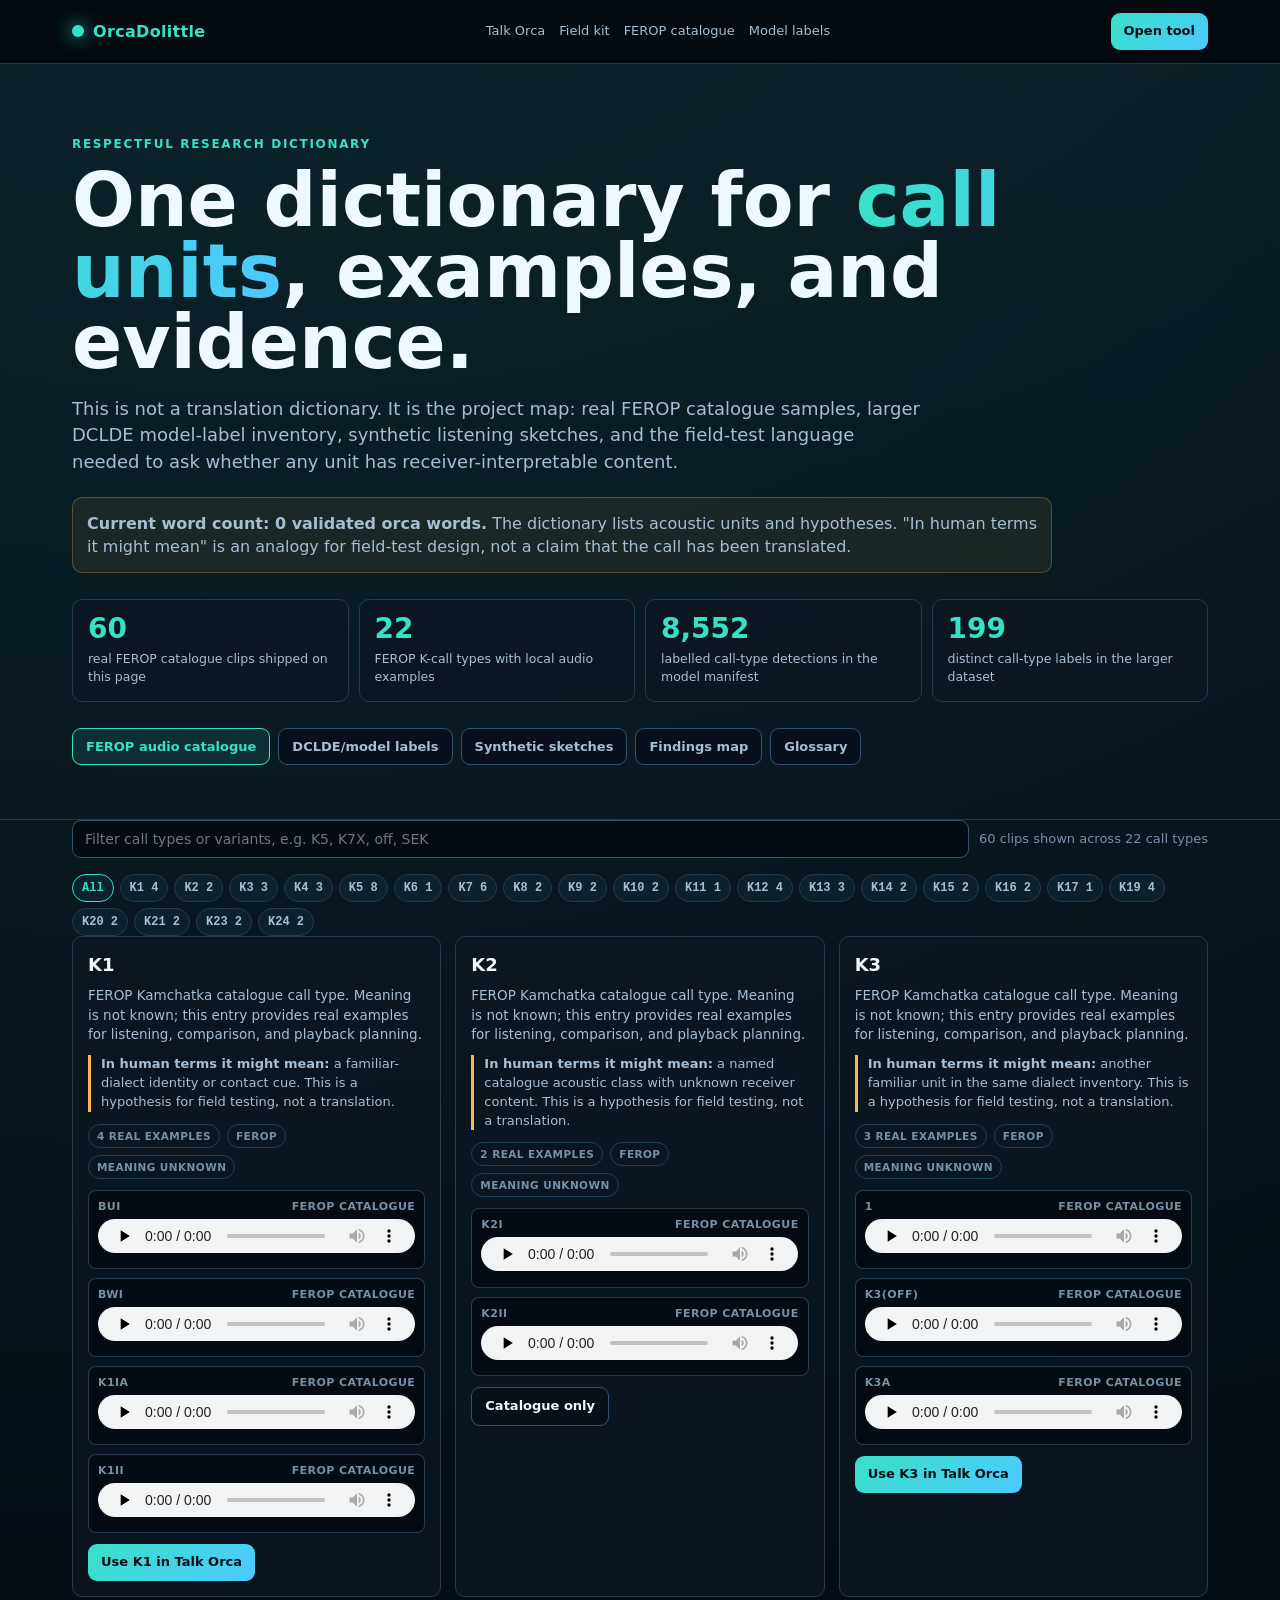
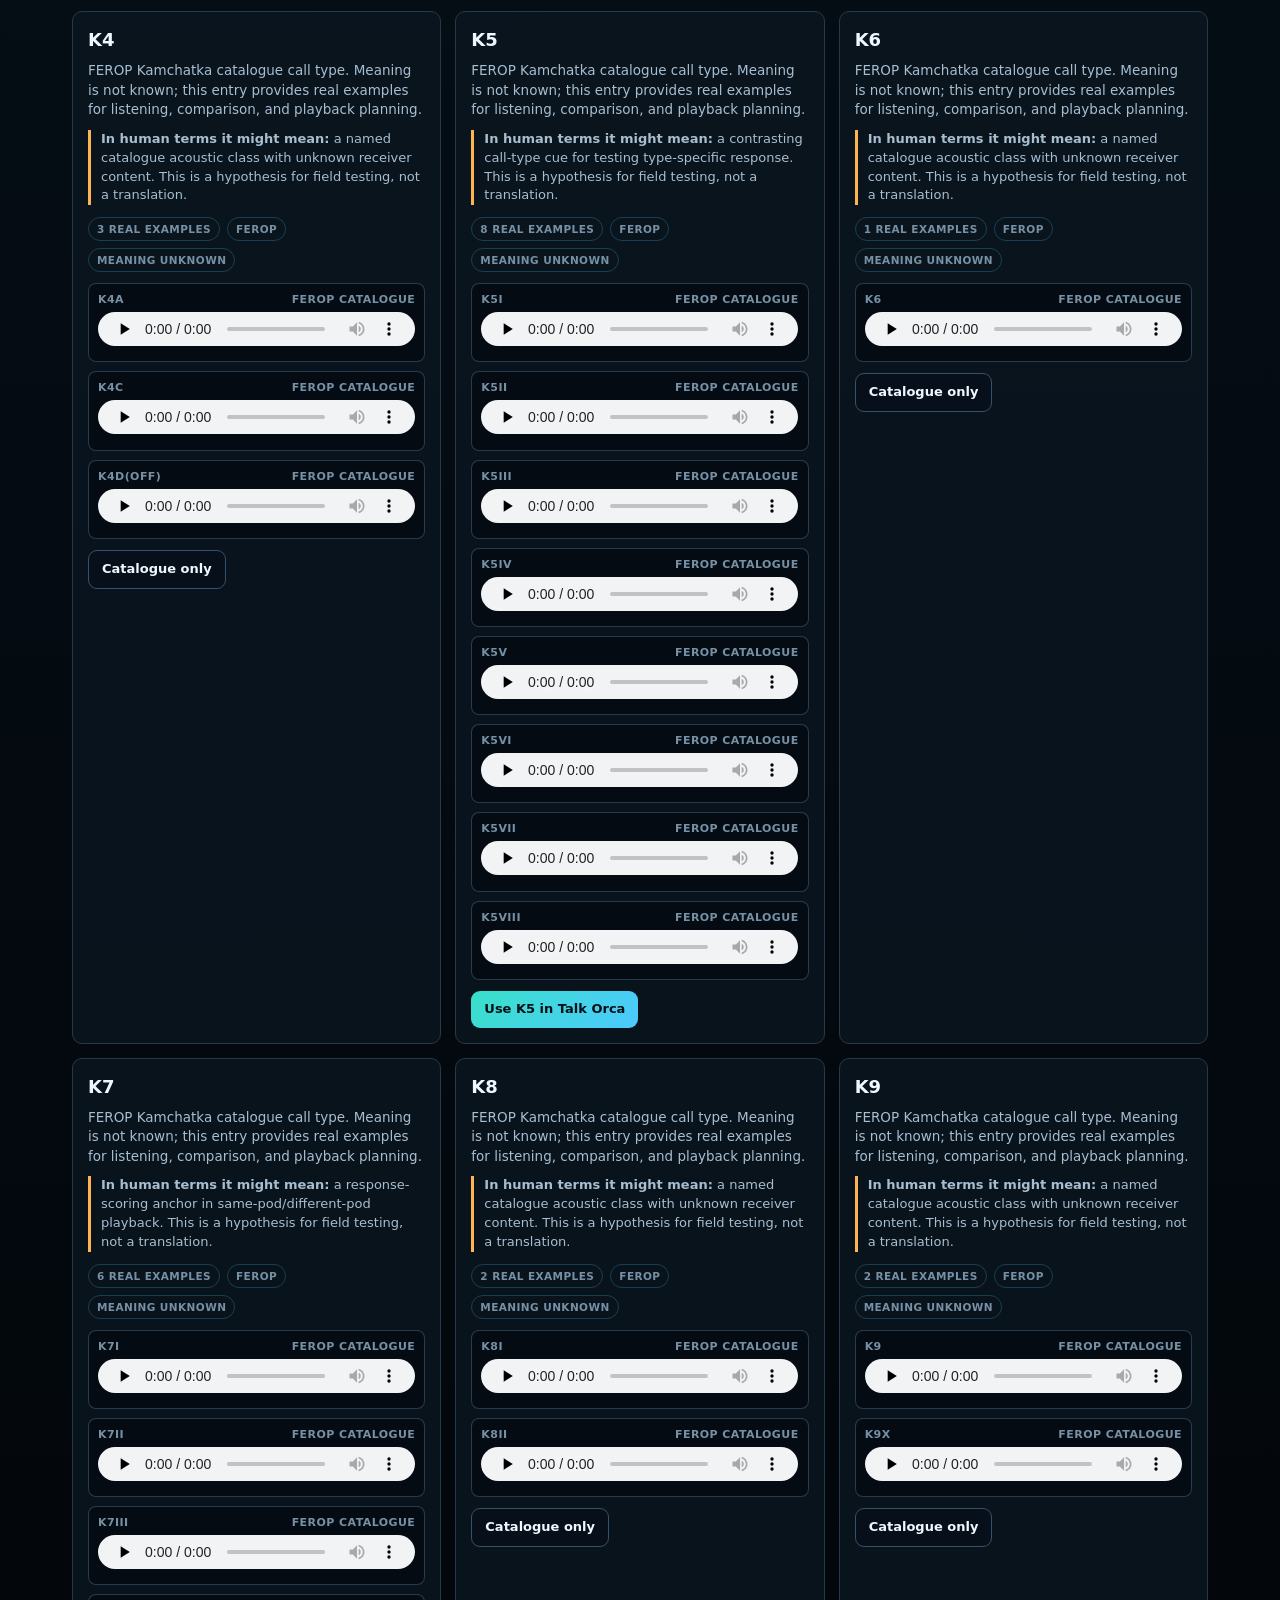
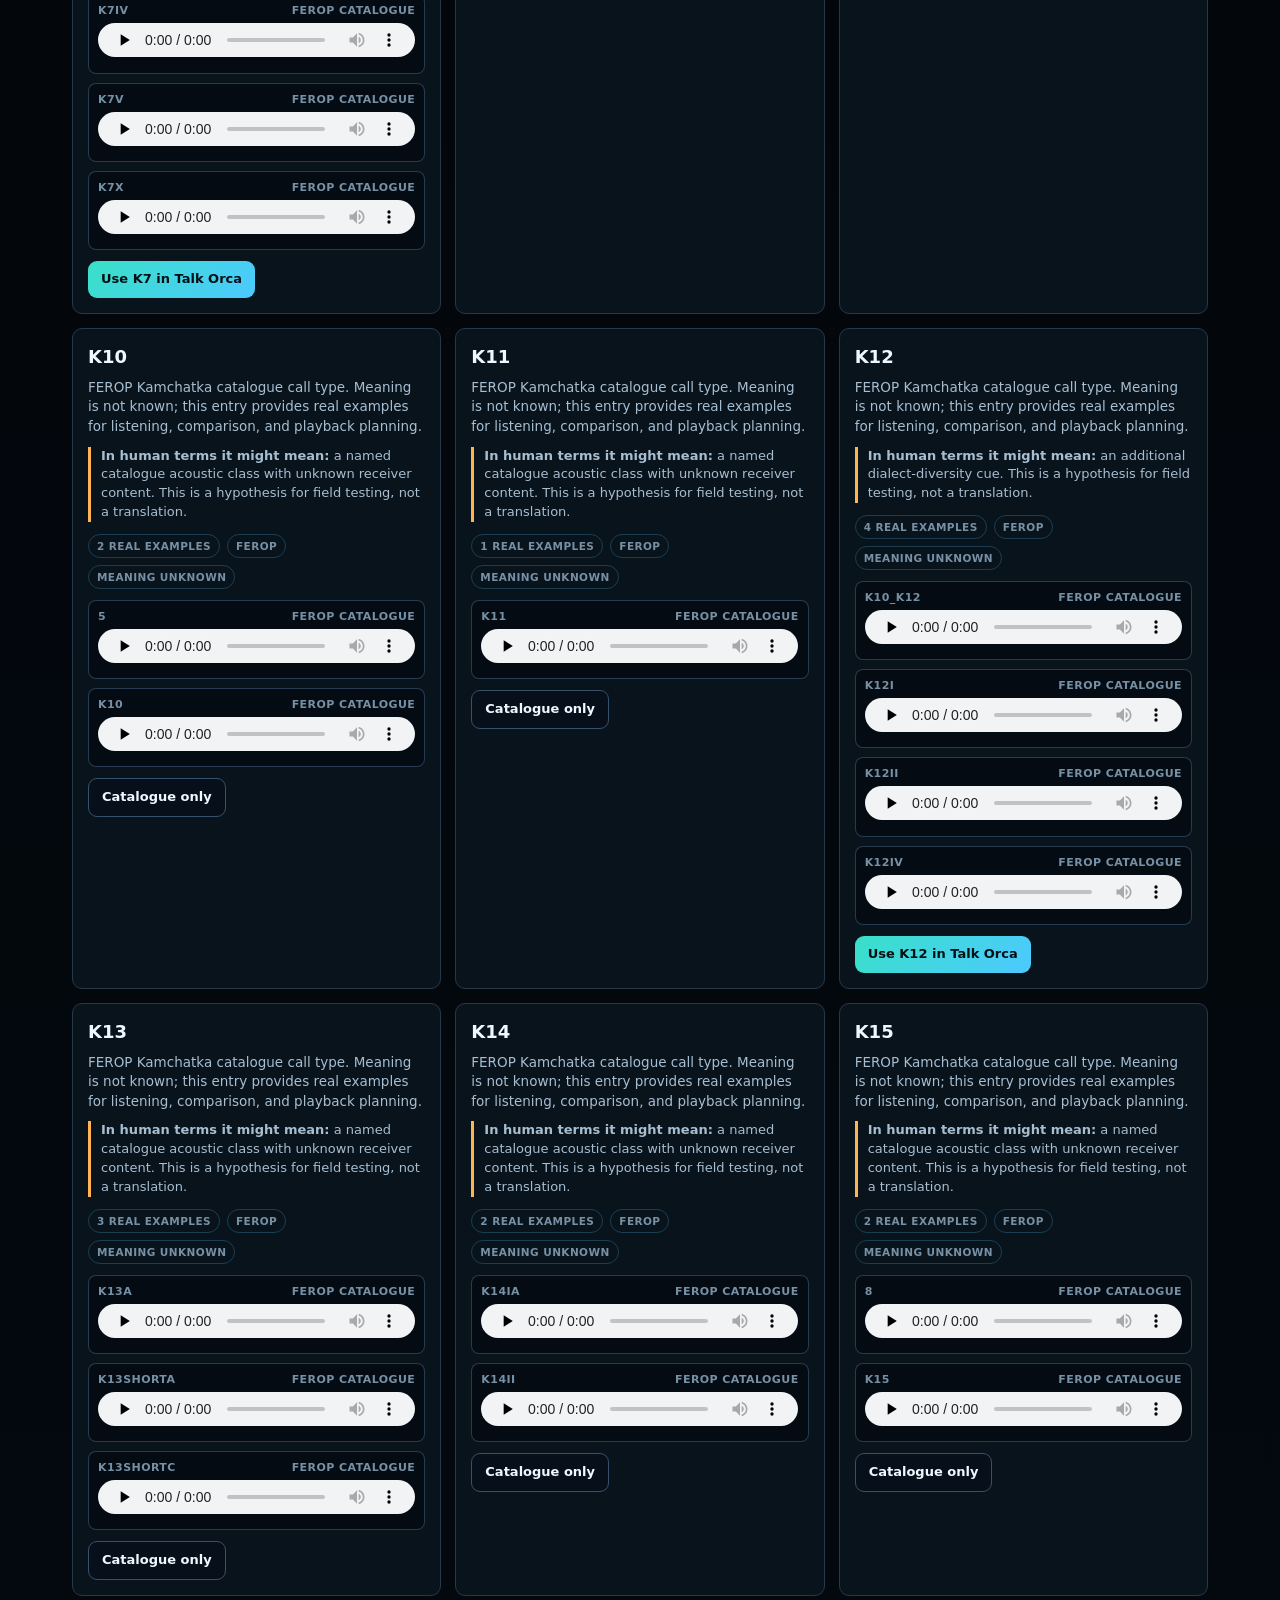
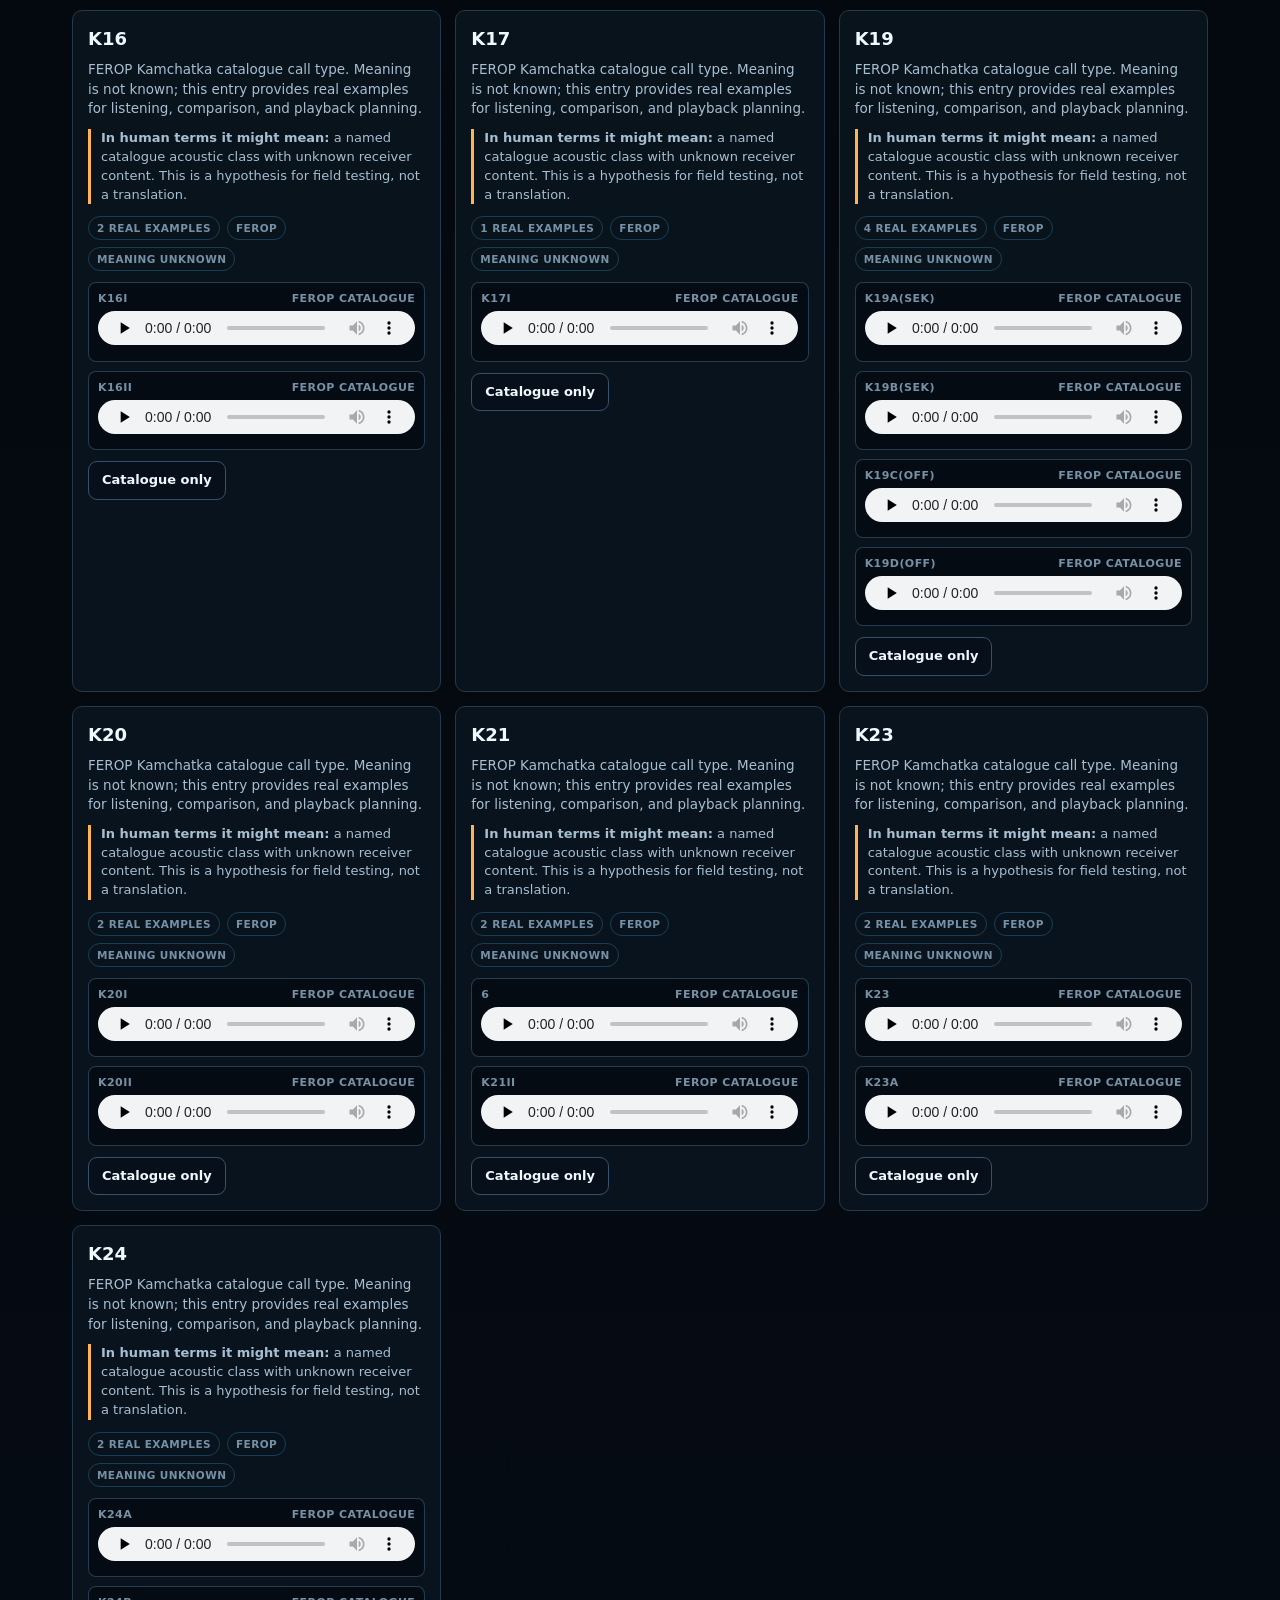
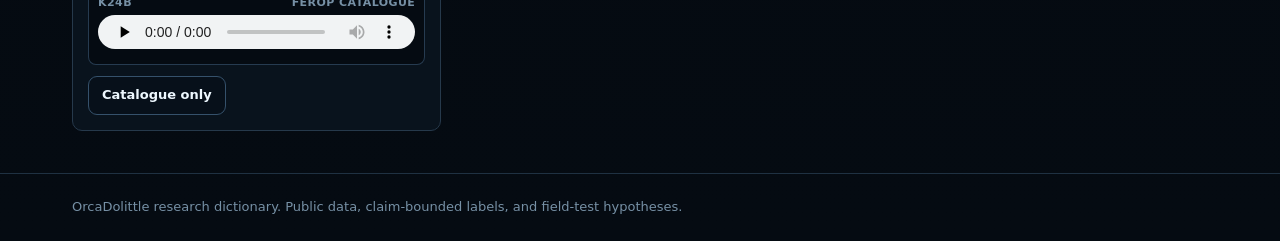
==== site/dictionary.html @ 98165be9 "Move full dictionary to dedicated page" ====
<!doctype html>
<html lang="en">
<head>
<meta charset="utf-8" />
<meta name="viewport" content="width=device-width,initial-scale=1" />
<title>OrcaDolittle Research Dictionary</title>
<meta name="description" content="A respectful, claim-bounded dictionary of OrcaDolittle call types, catalogue examples, model labels, synthetic sketches, and field-test terms." />
<link rel="icon" href="favicon.svg" />
<style>
:root{--bg:#061018;--panel:#0b1621;--panel2:#101f2d;--line:#26394b;--line2:#35516b;--text:#eef8ff;--dim:#a7bed1;--faint:#7690a5;--teal:#39e0c8;--cyan:#4cc9ff;--warn:#ffb454;--max:1180px;--mono:ui-monospace,SFMono-Regular,Menlo,Consolas,monospace;--sans:Inter,ui-sans-serif,system-ui,-apple-system,Segoe UI,Arial,sans-serif}
*{box-sizing:border-box}
html{scroll-behavior:smooth}
body{margin:0;background:radial-gradient(circle at 20% -10%,rgba(57,224,200,.11),transparent 32%),linear-gradient(180deg,#07131d,#03070c 48%,#050b12);color:var(--text);font-family:var(--sans);line-height:1.45}
a{color:var(--teal);text-decoration:none}
a:hover{text-decoration:underline}
.wrap{max-width:var(--max);margin:0 auto;padding:0 22px}
nav{position:sticky;top:0;z-index:20;background:rgba(3,8,13,.88);backdrop-filter:blur(14px);border-bottom:1px solid rgba(53,81,107,.65)}
nav .wrap{display:flex;align-items:center;justify-content:space-between;gap:18px;padding-top:13px;padding-bottom:13px}
.brand{display:flex;align-items:center;gap:9px;font-weight:900;letter-spacing:.02em}
.dot{width:12px;height:12px;border-radius:50%;background:var(--teal);box-shadow:0 0 18px var(--teal)}
.navlinks{display:flex;gap:14px;flex-wrap:wrap;align-items:center;font-size:13px;color:var(--dim)}
.navlinks a{color:var(--dim)}
.btn{display:inline-flex;align-items:center;justify-content:center;gap:7px;border:1px solid var(--line2);background:#07101a;color:var(--text);border-radius:9px;padding:9px 13px;font-weight:850;font-size:13px;cursor:pointer;font-family:inherit}
.btn.primary{background:linear-gradient(135deg,var(--teal),var(--cyan));border:0;color:#031016}
.hero{padding:72px 0 38px;border-bottom:1px solid rgba(53,81,107,.55)}
.eyebrow{color:var(--teal);font-size:12px;text-transform:uppercase;letter-spacing:.14em;font-weight:900;margin-bottom:12px}
h1{font-size:clamp(36px,6vw,74px);line-height:.96;margin:0 0 18px;letter-spacing:0}
h2{font-size:clamp(28px,4vw,48px);line-height:1.04;margin:0 0 14px;letter-spacing:0}
h3{margin:0 0 8px;font-size:18px;letter-spacing:0}
.grad{background:linear-gradient(90deg,var(--teal),var(--cyan));-webkit-background-clip:text;background-clip:text;color:transparent}
.lead{max-width:850px;color:var(--dim);font-size:18px;margin:0 0 22px}
.truth{border:1px solid rgba(255,180,84,.28);background:rgba(255,180,84,.075);border-radius:10px;padding:14px;color:var(--dim);max-width:980px}
.stats{display:grid;grid-template-columns:repeat(4,1fr);gap:10px;margin:26px 0}
.stat{border:1px solid var(--line);background:rgba(11,22,33,.8);border-radius:10px;padding:15px}
.stat b{display:block;color:var(--teal);font:900 28px/1 var(--sans);font-variant-numeric:tabular-nums}
.stat span{display:block;margin-top:7px;color:var(--dim);font-size:12.5px}
.tabs{display:flex;gap:8px;flex-wrap:wrap;margin:24px 0 16px}
.tab{border:1px solid var(--line2);background:#07101a;color:var(--dim);border-radius:9px;padding:10px 13px;font:850 13px var(--sans);cursor:pointer}
.tab.active{border-color:var(--teal);background:rgba(57,224,200,.11);color:var(--teal)}
.toolbar{display:flex;gap:10px;flex-wrap:wrap;align-items:center;margin:0 0 16px}
.toolbar input{min-width:260px;flex:1;border:1px solid var(--line2);background:#050b12;color:var(--text);border-radius:9px;padding:10px 12px;font:14px var(--sans)}
.toolbar .count{color:var(--faint);font-size:13px}
.panel{display:none}
.panel.active{display:block}
.grid{display:grid;grid-template-columns:repeat(auto-fit,minmax(285px,1fr));gap:14px}
.card{border:1px solid var(--line);background:rgba(11,22,33,.78);border-radius:10px;padding:15px;min-width:0}
.card p{margin:0 0 10px;color:var(--dim);font-size:13.5px}
.meta{display:flex;gap:7px;flex-wrap:wrap;margin:9px 0}
.meta span{border:1px solid rgba(76,201,255,.24);border-radius:99px;padding:5px 8px;color:var(--faint);font:850 10.5px var(--sans);text-transform:uppercase;letter-spacing:.04em}
.human{border-left:3px solid var(--warn);padding-left:10px;color:var(--dim);font-size:13px;margin:9px 0 12px}
.samples{display:grid;gap:9px;margin-top:11px}
.sample{border:1px solid rgba(53,81,107,.7);background:#050b12;border-radius:8px;padding:9px}
.sample .shead{display:flex;justify-content:space-between;gap:8px;color:var(--faint);font:850 11px var(--sans);text-transform:uppercase;letter-spacing:.04em;margin-bottom:6px}
audio{width:100%;height:34px}
.typebar{display:flex;gap:6px;flex-wrap:wrap;margin:14px 0 0}
.typepill{border:1px solid var(--line);background:rgba(76,201,255,.06);border-radius:999px;padding:6px 9px;color:var(--dim);font:800 12px var(--mono);cursor:pointer}
.typepill:hover,.typepill.active{border-color:var(--teal);color:var(--teal)}
.wide{grid-column:1/-1}
.labeltable{display:grid;gap:8px}
.labelrow{display:grid;grid-template-columns:110px 90px 1fr;gap:12px;align-items:center;border-bottom:1px solid rgba(53,81,107,.55);padding:9px 0}
.labelrow:last-child{border-bottom:0}
.labelrow b{color:var(--teal);font-family:var(--mono)}
.labelrow span{color:var(--dim);font-size:13px}
.termrow{display:grid;grid-template-columns:170px 1fr;gap:12px;border-bottom:1px solid rgba(53,81,107,.55);padding:11px 0}
.termrow:last-child{border-bottom:0}
.termrow b{color:var(--teal)}
.termrow span{color:var(--dim);font-size:13.5px}
footer{border-top:1px solid rgba(53,81,107,.55);margin-top:42px;color:var(--faint);font-size:13px;padding:24px 0}
@media(max-width:860px){.stats{grid-template-columns:repeat(2,1fr)}.labelrow,.termrow{grid-template-columns:1fr}.navlinks{display:none}}
@media(max-width:560px){.stats{grid-template-columns:1fr}.hero{padding-top:44px}.toolbar input{min-width:100%}}
</style>
</head>
<body>
<nav><div class="wrap">
  <a class="brand" href="index.html"><span class="dot"></span> OrcaDolittle</a>
  <div class="navlinks">
    <a href="index.html#talk">Talk Orca</a>
    <a href="index.html#field">Field kit</a>
    <a href="#ferop">FEROP catalogue</a>
    <a href="#labels">Model labels</a>
  </div>
  <a class="btn primary" href="index.html#talk">Open tool</a>
</div></nav>

<header class="hero"><div class="wrap">
  <div class="eyebrow">Respectful research dictionary</div>
  <h1>One dictionary for <span class="grad">call units</span>, examples, and evidence.</h1>
  <p class="lead">This is not a translation dictionary. It is the project map: real FEROP catalogue samples, larger DCLDE model-label inventory, synthetic listening sketches, and the field-test language needed to ask whether any unit has receiver-interpretable content.</p>
  <div class="truth"><b>Current word count: 0 validated orca words.</b> The dictionary lists acoustic units and hypotheses. "In human terms it might mean" is an analogy for field-test design, not a claim that the call has been translated.</div>
  <div class="stats">
    <div class="stat"><b>60</b><span>real FEROP catalogue clips shipped on this page</span></div>
    <div class="stat"><b>22</b><span>FEROP K-call types with local audio examples</span></div>
    <div class="stat"><b>8,552</b><span>labelled call-type detections in the model manifest</span></div>
    <div class="stat"><b>199</b><span>distinct call-type labels in the larger dataset</span></div>
  </div>
  <div class="tabs" role="tablist" aria-label="Dictionary views">
    <button class="tab active" type="button" data-tab="ferop">FEROP audio catalogue</button>
    <button class="tab" type="button" data-tab="labels">DCLDE/model labels</button>
    <button class="tab" type="button" data-tab="synthetic">Synthetic sketches</button>
    <button class="tab" type="button" data-tab="findings">Findings map</button>
    <button class="tab" type="button" data-tab="terms">Glossary</button>
  </div>
</div></header>

<main class="wrap">
  <section class="panel active" id="ferop" data-panel="ferop">
    <div class="toolbar">
      <input id="feropSearch" type="search" placeholder="Filter call types or variants, e.g. K5, K7X, off, SEK" />
      <span class="count" id="feropCount"></span>
    </div>
    <div class="typebar" id="typeBar"></div>
    <div class="grid" id="feropGrid"></div>
  </section>

  <section class="panel" id="labels" data-panel="labels">
    <div class="card wide">
      <h2>DCLDE/model label inventory</h2>
      <p>The model-side dictionary is much larger than the public FEROP sample player. It covers 8,552 labelled detections, 199 distinct call-type strings, and 43 call types with at least 30 examples. These are classification labels and counts, not translated words.</p>
      <div class="meta"><span>43 usable labels</span><span>199 distinct labels</span><span>7,748 usable detections</span><span>public data</span></div>
    </div>
    <div class="card wide">
      <h3>Top usable call types by labelled detections</h3>
      <div class="labeltable" id="labelTable"></div>
    </div>
  </section>

  <section class="panel" id="synthetic" data-panel="synthetic">
    <div class="card wide">
      <h2>Synthetic sketches</h2>
      <p>These are generated listening sketches for interface and protocol design. They are not validated orca speech and should not be used as biological evidence. Real FEROP clips remain the evidence anchors.</p>
    </div>
    <div class="grid" id="syntheticGrid"></div>
  </section>

  <section class="panel" id="findings" data-panel="findings">
    <div class="grid">
      <div class="card"><h3>Call-type recovery</h3><p>14 SRKW call-type classes recover around 0.709 and 18 NRKW classes around 0.968 in site-controlled heads. This supports stable acoustic labels, not words.</p><div class="meta"><span>classification</span><span>site controlled</span></div></div>
      <div class="card"><h3>Production context</h3><p>DTAG calls predict movement-defined context: 0.770 for foraging vs non-foraging and 0.577 for three-way context, with individuals held out.</p><div class="meta"><span>production side</span><span>not receiver meaning</span></div></div>
      <div class="card"><h3>Playback response</h3><p>Published FEROP playback re-analysis shows same-pod replies and different-pod silence: 6/6 vs 0/6. The response tracks dialect membership, not content.</p><div class="meta"><span>receiver response</span><span>dialect</span></div></div>
      <div class="card"><h3>Sequence structure</h3><p>SRKW sequences show information beyond first-order transitions. This is a prerequisite for richer coding, not proof of semantic phrases.</p><div class="meta"><span>structure</span><span>frontier</span></div></div>
      <div class="card"><h3>What the dictionary can say</h3><p>It can say this is a named call type, this sample is a real catalogue recording, this synthetic file is a contour sketch, and this evidence supports a field-test design.</p><div class="meta"><span>safe claim</span></div></div>
      <div class="card"><h3>What it cannot say yet</h3><p>It cannot say K1 means hello, K7 means come here, or any other one-to-one word mapping. That is what a content-controlled playback study must test.</p><div class="meta"><span>0 words</span><span>no translation</span></div></div>
    </div>
  </section>

  <section class="panel" id="terms" data-panel="terms">
    <div class="card wide">
      <h2>Glossary</h2>
      <div class="termrow"><b>Word</b><span>A receiver-interpretable unit with content. Current count in this project: zero validated words.</span></div>
      <div class="termrow"><b>Call type</b><span>A stereotyped acoustic category from a catalogue or model head. FEROP K-types and DCLDE labels are call types.</span></div>
      <div class="termrow"><b>Variant</b><span>A catalogue example or subform within a call type, such as K5i, K5ii, or K7X.</span></div>
      <div class="termrow"><b>Dialect</b><span>Group- or pod-linked call structure. The strongest playback response evidence here is dialect-sensitive response.</span></div>
      <div class="termrow"><b>Production context</b><span>What the vocalizing whale was doing when the call was recorded. This is not the same as what a listener understands.</span></div>
      <div class="termrow"><b>Receiver response</b><span>What a whale does after hearing a broadcast. This is the evidence needed to move from call structure toward meaning.</span></div>
      <div class="termrow"><b>Synthetic contour</b><span>A generated audio sketch for listening and UI demonstration. It is not a validated orca vocalization.</span></div>
      <div class="termrow"><b>Field kit</b><span>The protocol, run sheet, scoring sheet, and stimulus manifest used to test the next receiver-response question.</span></div>
    </div>
  </section>
</main>

<footer><div class="wrap">OrcaDolittle research dictionary. Public data, claim-bounded labels, and field-test hypotheses.</div></footer>

<script>
const FEROP=[
{type:'K1',variant:'bui',file:'K1__bui.wav'},{type:'K1',variant:'bwi',file:'K1__bwi.wav'},{type:'K1',variant:'K1ia',file:'K1__K1ia.wav'},{type:'K1',variant:'K1ii',file:'K1__K1ii.wav'},
{type:'K2',variant:'K2i',file:'K2__K2i.wav'},{type:'K2',variant:'K2ii',file:'K2__K2ii.wav'},
{type:'K3',variant:'1',file:'K3__1.wav'},{type:'K3',variant:'K3(off)',file:'K3__K3(off).wav'},{type:'K3',variant:'K3a',file:'K3__K3a.wav'},
{type:'K4',variant:'K4a',file:'K4__K4a.wav'},{type:'K4',variant:'K4c',file:'K4__K4c.wav'},{type:'K4',variant:'K4d(off)',file:'K4__K4d(off).wav'},
{type:'K5',variant:'K5i',file:'K5__K5i.wav'},{type:'K5',variant:'K5ii',file:'K5__K5ii.wav'},{type:'K5',variant:'K5iii',file:'K5__K5iii.wav'},{type:'K5',variant:'K5iv',file:'K5__K5iv.wav'},{type:'K5',variant:'K5v',file:'K5__K5v.wav'},{type:'K5',variant:'K5vi',file:'K5__K5vi.wav'},{type:'K5',variant:'K5vii',file:'K5__K5vii.wav'},{type:'K5',variant:'K5viii',file:'K5__K5viii.wav'},
{type:'K6',variant:'K6',file:'K6__K6.wav'},
{type:'K7',variant:'K7i',file:'K7__K7i.wav'},{type:'K7',variant:'K7ii',file:'K7__K7ii.wav'},{type:'K7',variant:'K7iii',file:'K7__K7iii.wav'},{type:'K7',variant:'K7iv',file:'K7__K7iv.wav'},{type:'K7',variant:'K7v',file:'K7__K7v.wav'},{type:'K7',variant:'K7X',file:'K7__K7X.wav'},
{type:'K8',variant:'K8i',file:'K8__K8i.wav'},{type:'K8',variant:'K8ii',file:'K8__K8ii.wav'},
{type:'K9',variant:'K9',file:'K9__K9.wav'},{type:'K9',variant:'K9X',file:'K9__K9X.wav'},
{type:'K10',variant:'5',file:'K10__5.wav'},{type:'K10',variant:'K10',file:'K10__K10.wav'},
{type:'K11',variant:'K11',file:'K11__K11.wav'},
{type:'K12',variant:'K10_K12',file:'K12__K10_K12.wav'},{type:'K12',variant:'K12i',file:'K12__K12i.wav'},{type:'K12',variant:'K12ii',file:'K12__K12ii.wav'},{type:'K12',variant:'K12iv',file:'K12__K12iv.wav'},
{type:'K13',variant:'K13a',file:'K13__K13a.wav'},{type:'K13',variant:'K13shortA',file:'K13__K13shortA.wav'},{type:'K13',variant:'K13shortC',file:'K13__K13shortC.wav'},
{type:'K14',variant:'K14ia',file:'K14__K14ia.wav'},{type:'K14',variant:'K14ii',file:'K14__K14ii.wav'},
{type:'K15',variant:'8',file:'K15__8.wav'},{type:'K15',variant:'K15',file:'K15__K15.wav'},
{type:'K16',variant:'K16i',file:'K16__K16i.wav'},{type:'K16',variant:'K16ii',file:'K16__K16ii.wav'},
{type:'K17',variant:'K17i',file:'K17__K17i.wav'},
{type:'K19',variant:'K19a(SEK)',file:'K19__K19a(SEK).wav'},{type:'K19',variant:'K19b(SEK)',file:'K19__K19b(SEK).wav'},{type:'K19',variant:'K19c(off)',file:'K19__K19c(off).wav'},{type:'K19',variant:'K19d(off)',file:'K19__K19d(off).wav'},
{type:'K20',variant:'K20i',file:'K20__K20i.wav'},{type:'K20',variant:'K20ii',file:'K20__K20ii.wav'},
{type:'K21',variant:'6',file:'K21__6.wav'},{type:'K21',variant:'K21ii',file:'K21__K21ii.wav'},
{type:'K23',variant:'K23',file:'K23__K23.wav'},{type:'K23',variant:'k23a',file:'K23__k23a.wav'},
{type:'K24',variant:'K24a',file:'K24__K24a.wav'},{type:'K24',variant:'K24b',file:'K24__K24b.wav'}
];
const MODEL_LABELS=[
['N24ii',1954,'NRKW'],['N23ii',601,'NRKW'],['N23i',589,'NRKW'],['S01',518,'SRKW'],['N04',391,'NRKW'],['S04',303,'SRKW'],['OFF17',248,'offshore'],['N28',222,'NRKW'],['S44',170,'SRKW'],['N40',155,'NRKW'],['S16',153,'SRKW'],['N16',151,'NRKW'],['N01ii',133,'NRKW'],['N29',128,'NRKW'],['N24i',125,'NRKW'],['S36',120,'SRKW'],['N25',118,'NRKW'],['T01',113,'Biggs/transient'],['S10',103,'SRKW'],['N18',98,'NRKW'],['N03',85,'NRKW'],['T04',82,'Biggs/transient'],['N33',80,'NRKW'],['T07',78,'Biggs/transient'],['S02iii',77,'SRKW'],['S42',75,'SRKW'],['T02',74,'Biggs/transient'],['T12',69,'Biggs/transient'],['S03',68,'SRKW'],['S19',67,'SRKW'],['T08',67,'Biggs/transient'],['T03',63,'Biggs/transient'],['S16/S17',62,'SRKW'],['N32ii',55,'NRKW'],['N32i',54,'NRKW'],['S02i',49,'SRKW'],['S17',38,'SRKW'],['N45',37,'NRKW'],['OFF07',37,'offshore'],['S19 variant',36,'SRKW']
];
const SYNTH=[
['Soft arc','assets/calls/synth_v_soft.wav','Audition contour only, mapped near the K1 anchor family.'],
['Reply sweep','assets/calls/synth_v_reply.wav','Response-like sketch for UI listening, not evidence.'],
['Feed chirp','assets/calls/synth_v_feed.wav','Foraging-protocol sketch, not a foraging word.'],
['Travel glide','assets/calls/synth_v_travel.wav','Pacing and spacing sketch for the audition layer.'],
['Social trill','assets/calls/synth_v_social.wav','Listening contrast only, not a validated social signal.'],
['Distant echo','assets/calls/synth_v_echo.wav','Rendering-control sketch with distant-water styling.'],
['Close pulse','assets/calls/synth_v_close.wav','Energy/pulse sketch, not field-use audio.'],
['Reunion trill','assets/calls/synth_v_reunion.wav','UI preset name, not proven receiver interpretation.'],
['Scan ripple','assets/calls/synth_v_scan.wav','Unknown-context sketch for cautious scanning.']
];
const HYP={
K1:'a familiar-dialect identity or contact cue',
K3:'another familiar unit in the same dialect inventory',
K5:'a contrasting call-type cue for testing type-specific response',
K7:'a response-scoring anchor in same-pod/different-pod playback',
K12:'an additional dialect-diversity cue'
};
const TALK_SET=new Set(['K1','K3','K5','K7','K12']);
function esc(s){return String(s).replace(/[&<>"']/g,m=>({'&':'&amp;','<':'&lt;','>':'&gt;','"':'&quot;',"'":'&#39;'}[m]));}
function natural(a,b){return a.localeCompare(b,undefined,{numeric:true,sensitivity:'base'});}
function byType(){
  const map=new Map();
  FEROP.forEach(x=>{if(!map.has(x.type))map.set(x.type,[]);map.get(x.type).push(x);});
  return [...map.entries()].sort((a,b)=>natural(a[0],b[0]));
}
function renderTypeBar(){
  const bar=document.getElementById('typeBar');
  bar.innerHTML='<button class="typepill active" type="button" data-type="">All</button>'+byType().map(([type,rows])=>'<button class="typepill" type="button" data-type="'+esc(type)+'">'+esc(type)+' <span>'+rows.length+'</span></button>').join('');
  bar.addEventListener('click',e=>{
    const b=e.target.closest('.typepill'); if(!b)return;
    document.querySelectorAll('.typepill').forEach(x=>x.classList.toggle('active',x===b));
    document.getElementById('feropSearch').value=b.dataset.type||'';
    renderFerop();
  });
}
function humanLine(type){
  const text=HYP[type]||'a named catalogue acoustic class with unknown receiver content';
  return '<div class="human"><b>In human terms it might mean:</b> '+esc(text)+'. This is a hypothesis for field testing, not a translation.</div>';
}
function renderFerop(){
  const q=document.getElementById('feropSearch').value.trim().toLowerCase();
  const groups=byType().map(([type,rows])=>[type,rows.filter(r=>(type+' '+r.variant+' '+r.file).toLowerCase().includes(q))]).filter(([type,rows])=>rows.length&&(type.toLowerCase().includes(q)||rows.length));
  const grid=document.getElementById('feropGrid');
  const total=groups.reduce((a,g)=>a+g[1].length,0);
  document.getElementById('feropCount').textContent=total+' clips shown across '+groups.length+' call types';
  grid.innerHTML=groups.map(([type,rows])=>{
    const talk=TALK_SET.has(type)?'<a class="btn primary" href="index.html#talk">Use '+esc(type)+' in Talk Orca</a>':'<span class="btn" aria-disabled="true">Catalogue only</span>';
    const samples=rows.map(r=>'<div class="sample"><div class="shead"><span>'+esc(r.variant)+'</span><span>FEROP catalogue</span></div><audio controls preload="none" src="'+esc('assets/calls/ferop_catalogue/'+encodeURIComponent(r.file))+'"></audio></div>').join('');
    return '<article class="card"><h3>'+esc(type)+'</h3><p>FEROP Kamchatka catalogue call type. Meaning is not known; this entry provides real examples for listening, comparison, and playback planning.</p>'+humanLine(type)+'<div class="meta"><span>'+rows.length+' real examples</span><span>FEROP</span><span>meaning unknown</span></div><div class="samples">'+samples+'</div><div style="margin-top:11px">'+talk+'</div></article>';
  }).join('');
}
function renderLabels(){
  document.getElementById('labelTable').innerHTML=MODEL_LABELS.map(([type,count,fam])=>'<div class="labelrow"><b>'+esc(type)+'</b><span>'+count+' detections</span><span>'+esc(fam)+' label. Classification target, not translated content.</span></div>').join('');
}
function renderSynthetic(){
  document.getElementById('syntheticGrid').innerHTML=SYNTH.map(([name,src,text])=>'<article class="card"><h3>'+esc(name)+'</h3><p>'+esc(text)+'</p><div class="meta"><span>synthetic</span><span>not evidence</span></div><div class="sample"><div class="shead"><span>sample</span><span>audition only</span></div><audio controls preload="none" src="'+esc(src)+'"></audio></div></article>').join('');
}
document.querySelectorAll('.tab').forEach(b=>b.addEventListener('click',()=>{
  const key=b.dataset.tab;
  document.querySelectorAll('.tab').forEach(x=>x.classList.toggle('active',x===b));
  document.querySelectorAll('.panel').forEach(p=>p.classList.toggle('active',p.dataset.panel===key));
  history.replaceState(null,'','#'+key);
}));
document.getElementById('feropSearch').addEventListener('input',renderFerop);
renderTypeBar(); renderFerop(); renderLabels(); renderSynthetic();
const initial=location.hash.slice(1);
if(initial){const tab=document.querySelector('.tab[data-tab="'+CSS.escape(initial)+'"]'); if(tab)tab.click();}
</script>
</body>
</html>
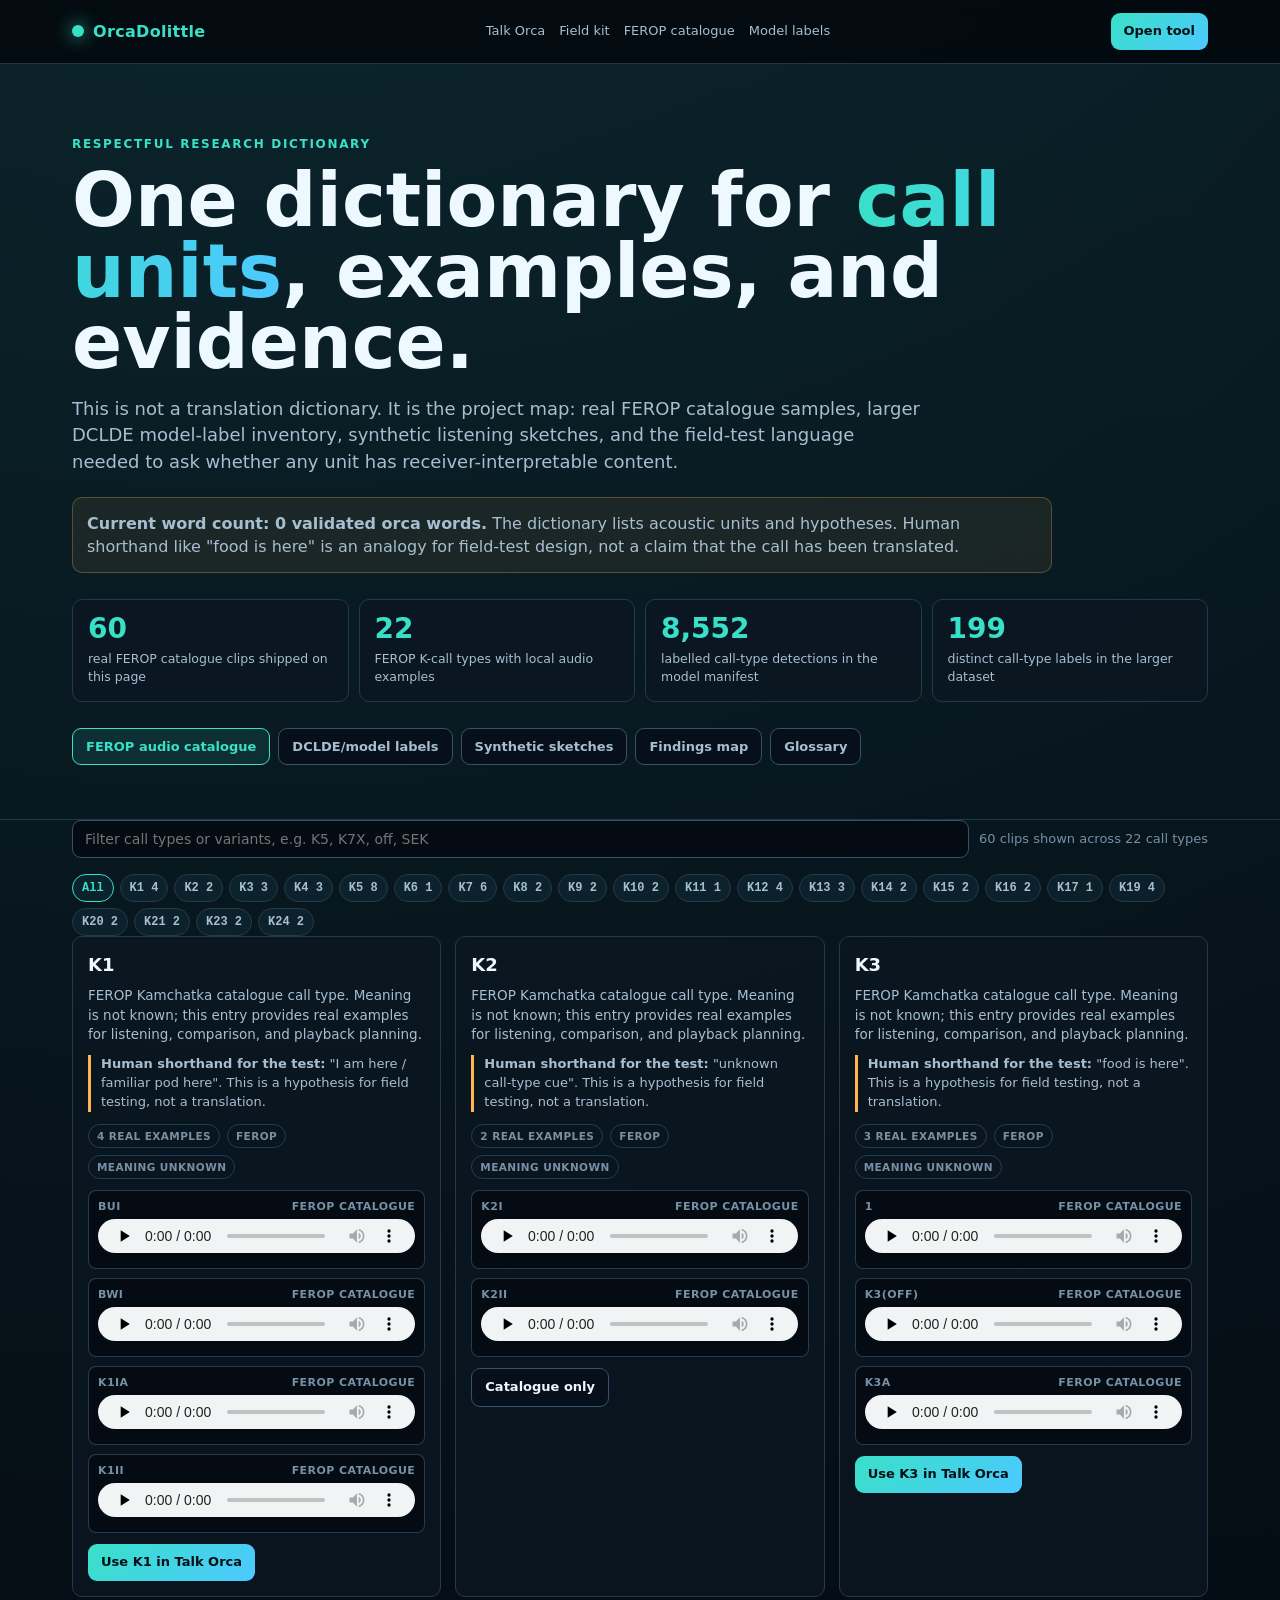
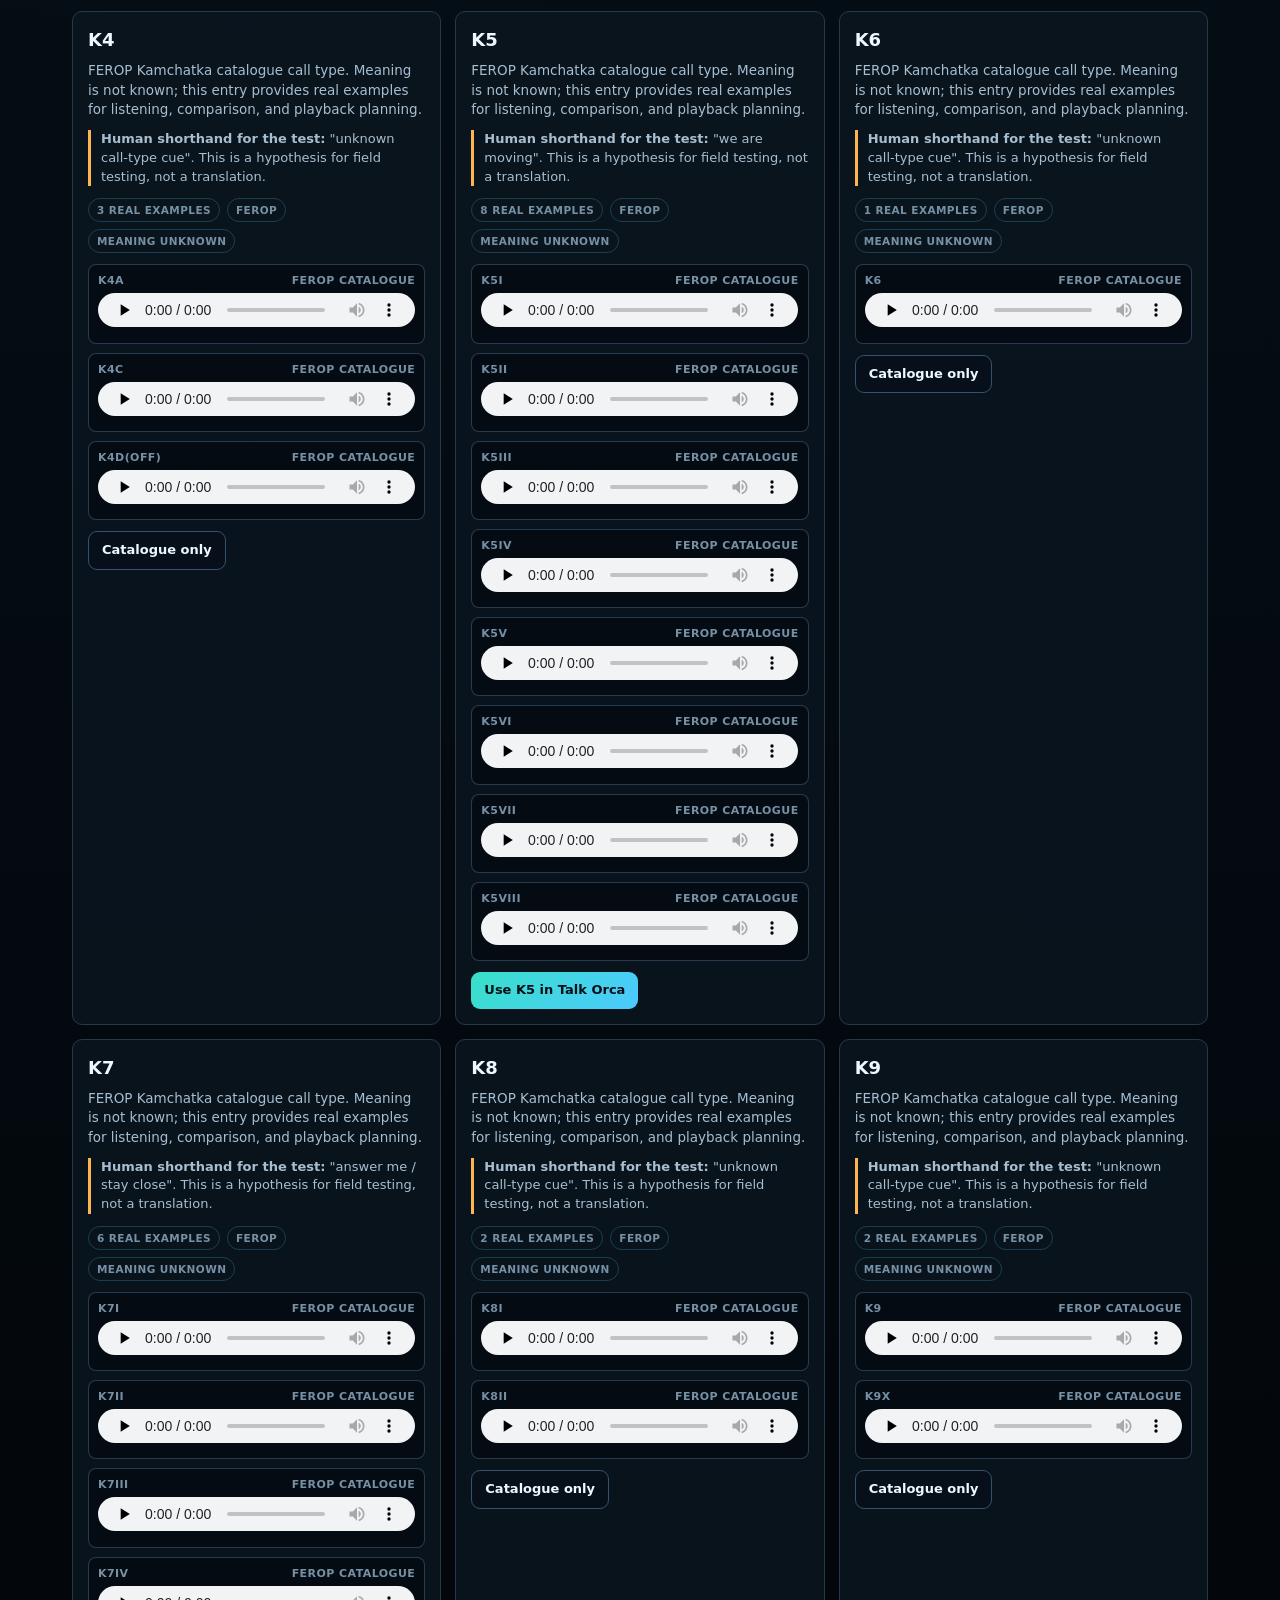
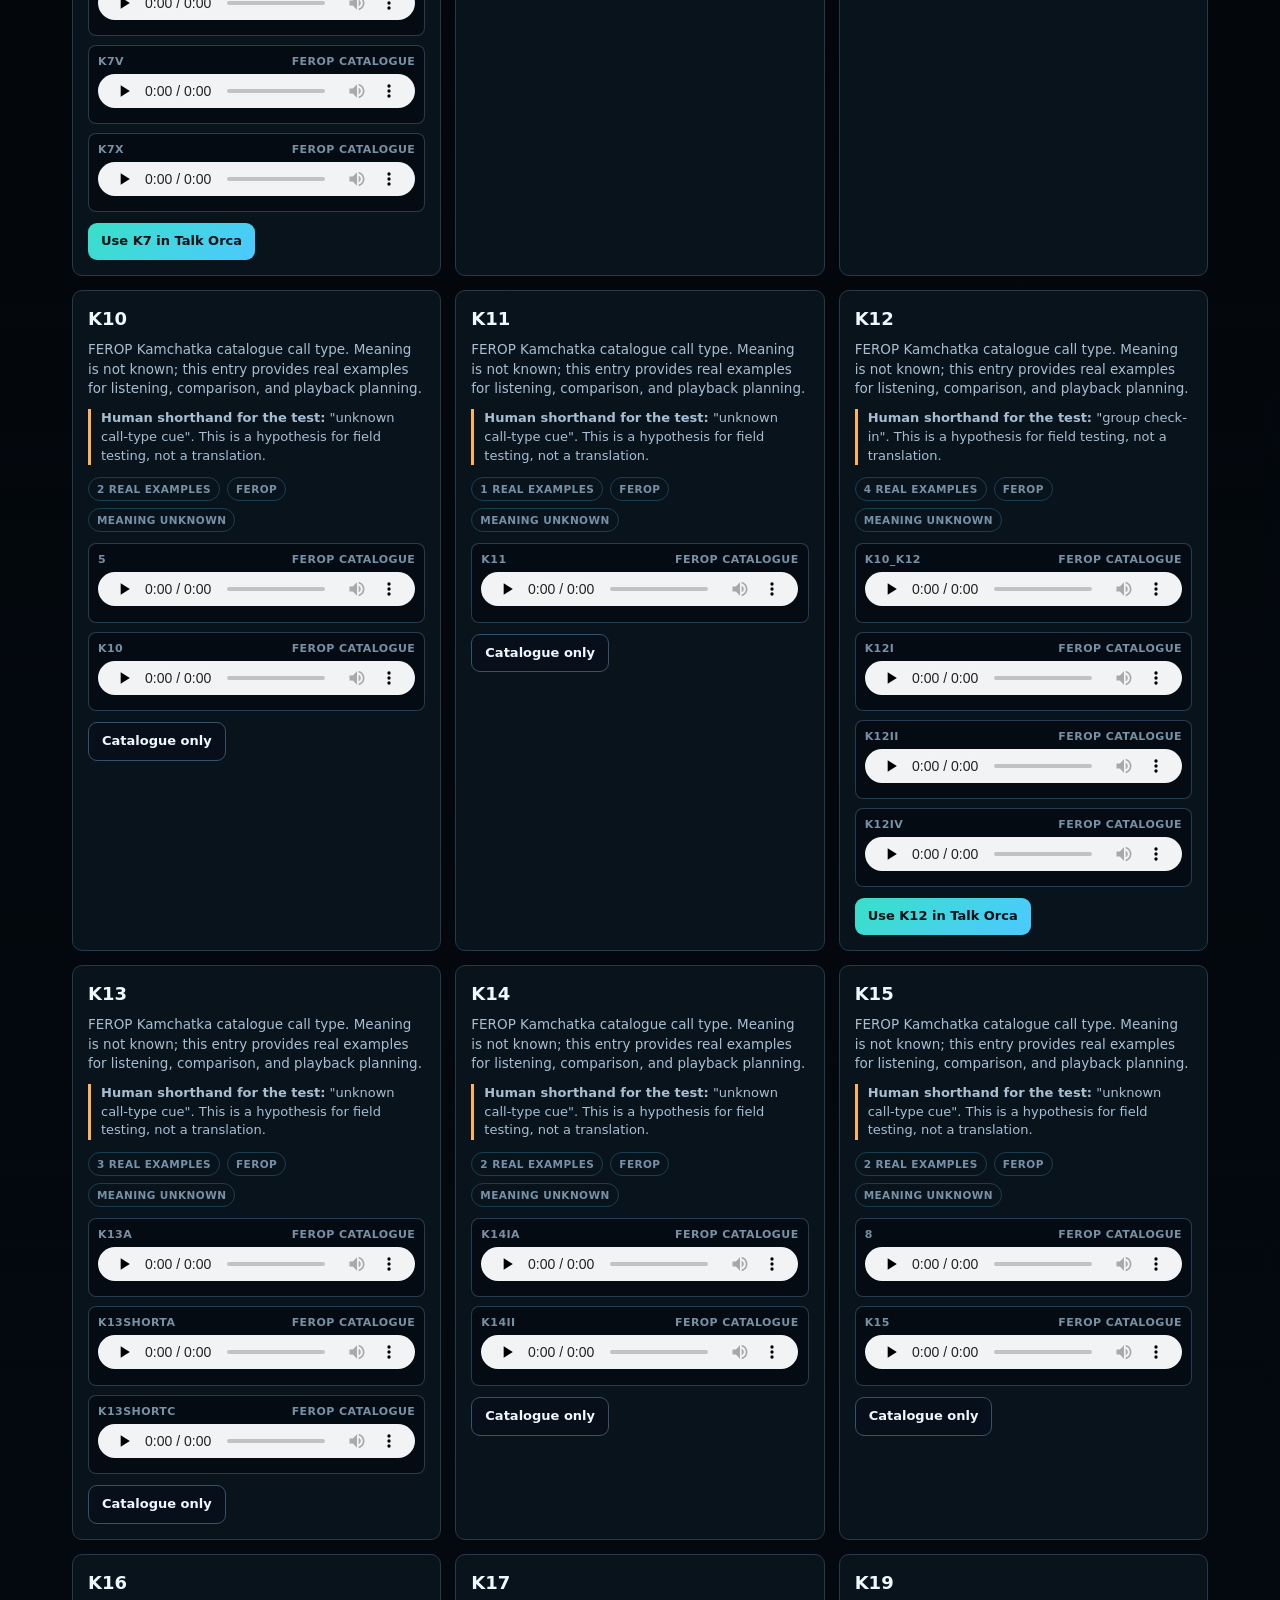
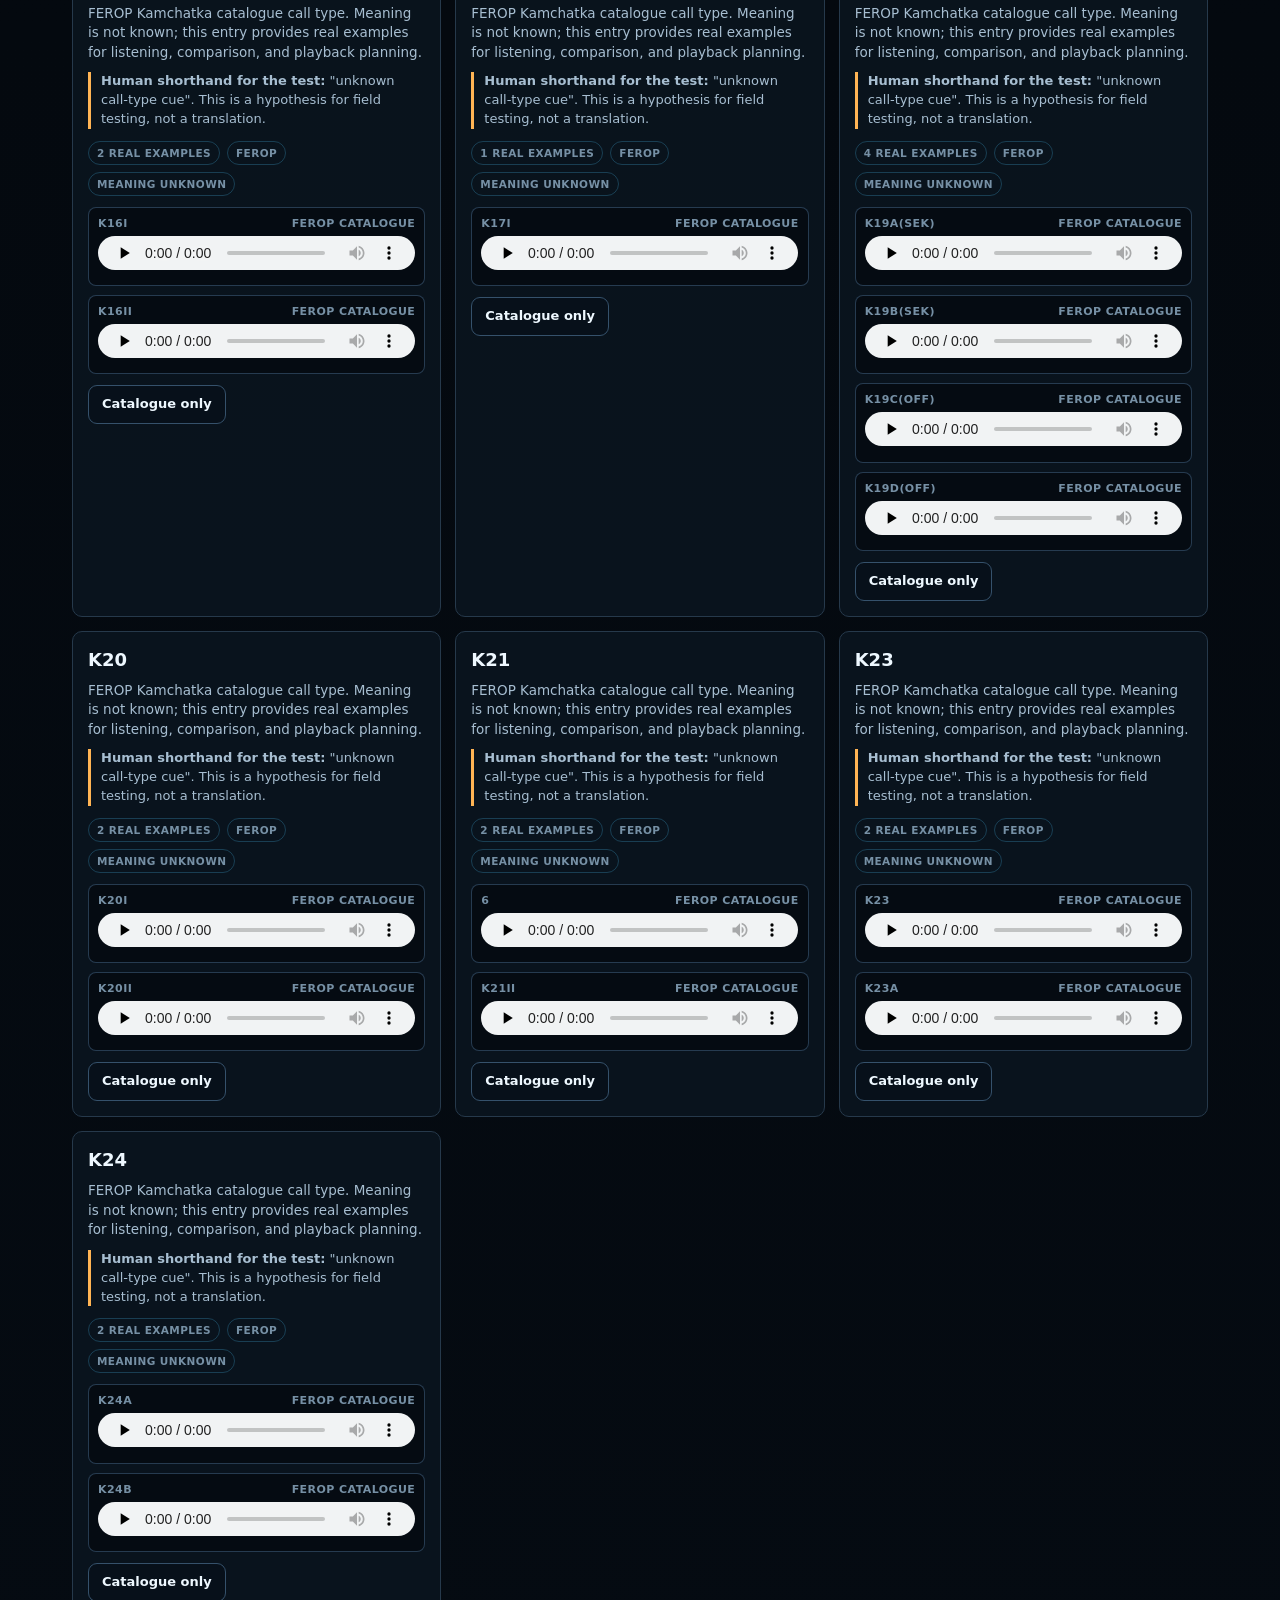
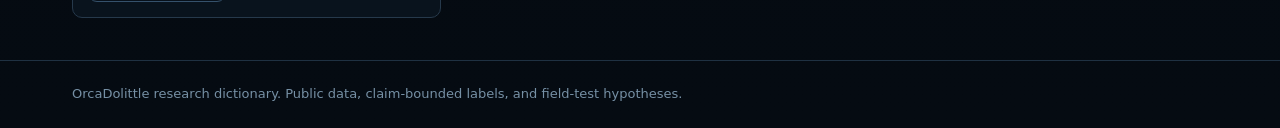
==== commit 9790b3ca: "Clarify human shorthand examples" ====
--- a/site/dictionary.html
+++ b/site/dictionary.html
@@ -86,7 +86,7 @@
   <div class="eyebrow">Respectful research dictionary</div>
   <h1>One dictionary for <span class="grad">call units</span>, examples, and evidence.</h1>
   <p class="lead">This is not a translation dictionary. It is the project map: real FEROP catalogue samples, larger DCLDE model-label inventory, synthetic listening sketches, and the field-test language needed to ask whether any unit has receiver-interpretable content.</p>
-  <div class="truth"><b>Current word count: 0 validated orca words.</b> The dictionary lists acoustic units and hypotheses. "In human terms it might mean" is an analogy for field-test design, not a claim that the call has been translated.</div>
+  <div class="truth"><b>Current word count: 0 validated orca words.</b> The dictionary lists acoustic units and hypotheses. Human shorthand like "food is here" is an analogy for field-test design, not a claim that the call has been translated.</div>
   <div class="stats">
     <div class="stat"><b>60</b><span>real FEROP catalogue clips shipped on this page</span></div>
     <div class="stat"><b>22</b><span>FEROP K-call types with local audio examples</span></div>
@@ -200,11 +200,11 @@
 ['Scan ripple','assets/calls/synth_v_scan.wav','Unknown-context sketch for cautious scanning.']
 ];
 const HYP={
-K1:'a familiar-dialect identity or contact cue',
-K3:'another familiar unit in the same dialect inventory',
-K5:'a contrasting call-type cue for testing type-specific response',
-K7:'a response-scoring anchor in same-pod/different-pod playback',
-K12:'an additional dialect-diversity cue'
+K1:'"I am here / familiar pod here"',
+K3:'"food is here"',
+K5:'"we are moving"',
+K7:'"answer me / stay close"',
+K12:'"group check-in"'
 };
 const TALK_SET=new Set(['K1','K3','K5','K7','K12']);
 function esc(s){return String(s).replace(/[&<>"']/g,m=>({'&':'&amp;','<':'&lt;','>':'&gt;','"':'&quot;',"'":'&#39;'}[m]));}
@@ -225,8 +225,8 @@
   });
 }
 function humanLine(type){
-  const text=HYP[type]||'a named catalogue acoustic class with unknown receiver content';
-  return '<div class="human"><b>In human terms it might mean:</b> '+esc(text)+'. This is a hypothesis for field testing, not a translation.</div>';
+  const text=HYP[type]||'"unknown call-type cue"';
+  return '<div class="human"><b>Human shorthand for the test:</b> '+esc(text)+'. This is a hypothesis for field testing, not a translation.</div>';
 }
 function renderFerop(){
   const q=document.getElementById('feropSearch').value.trim().toLowerCase();
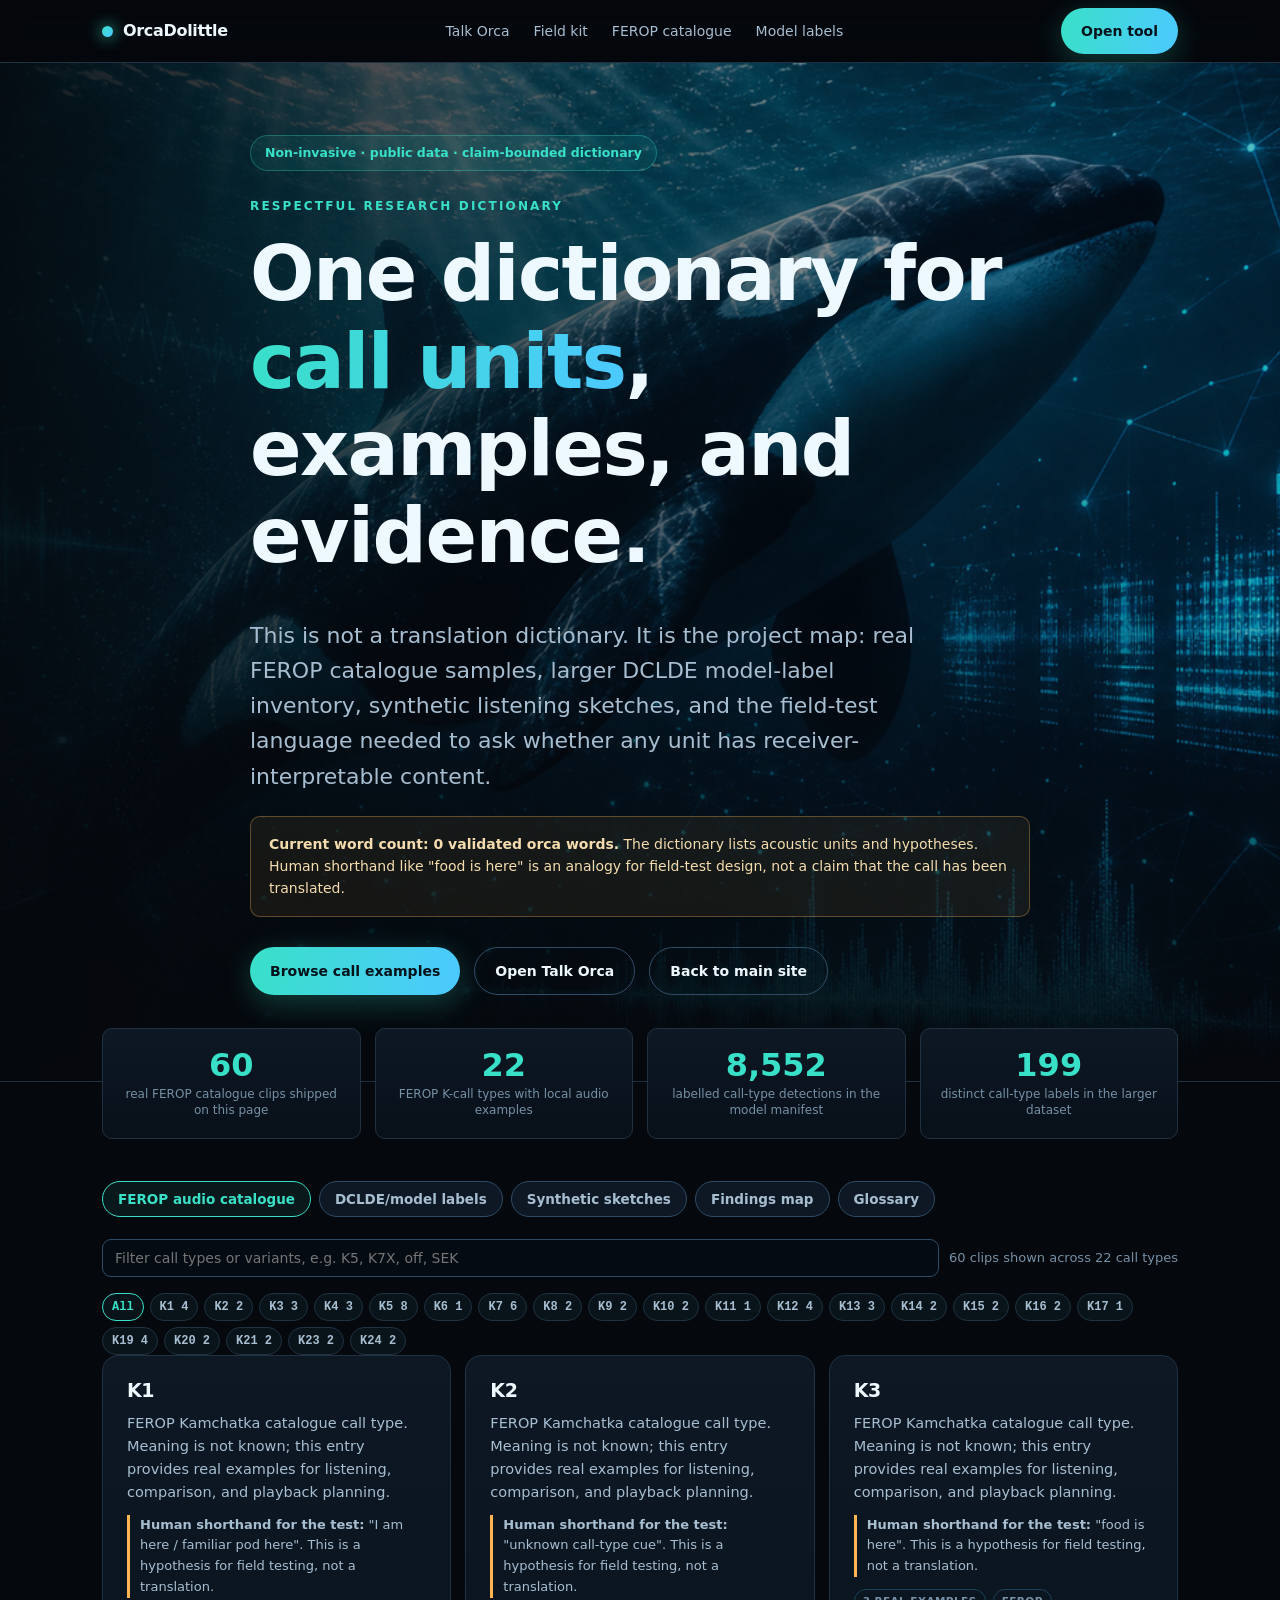
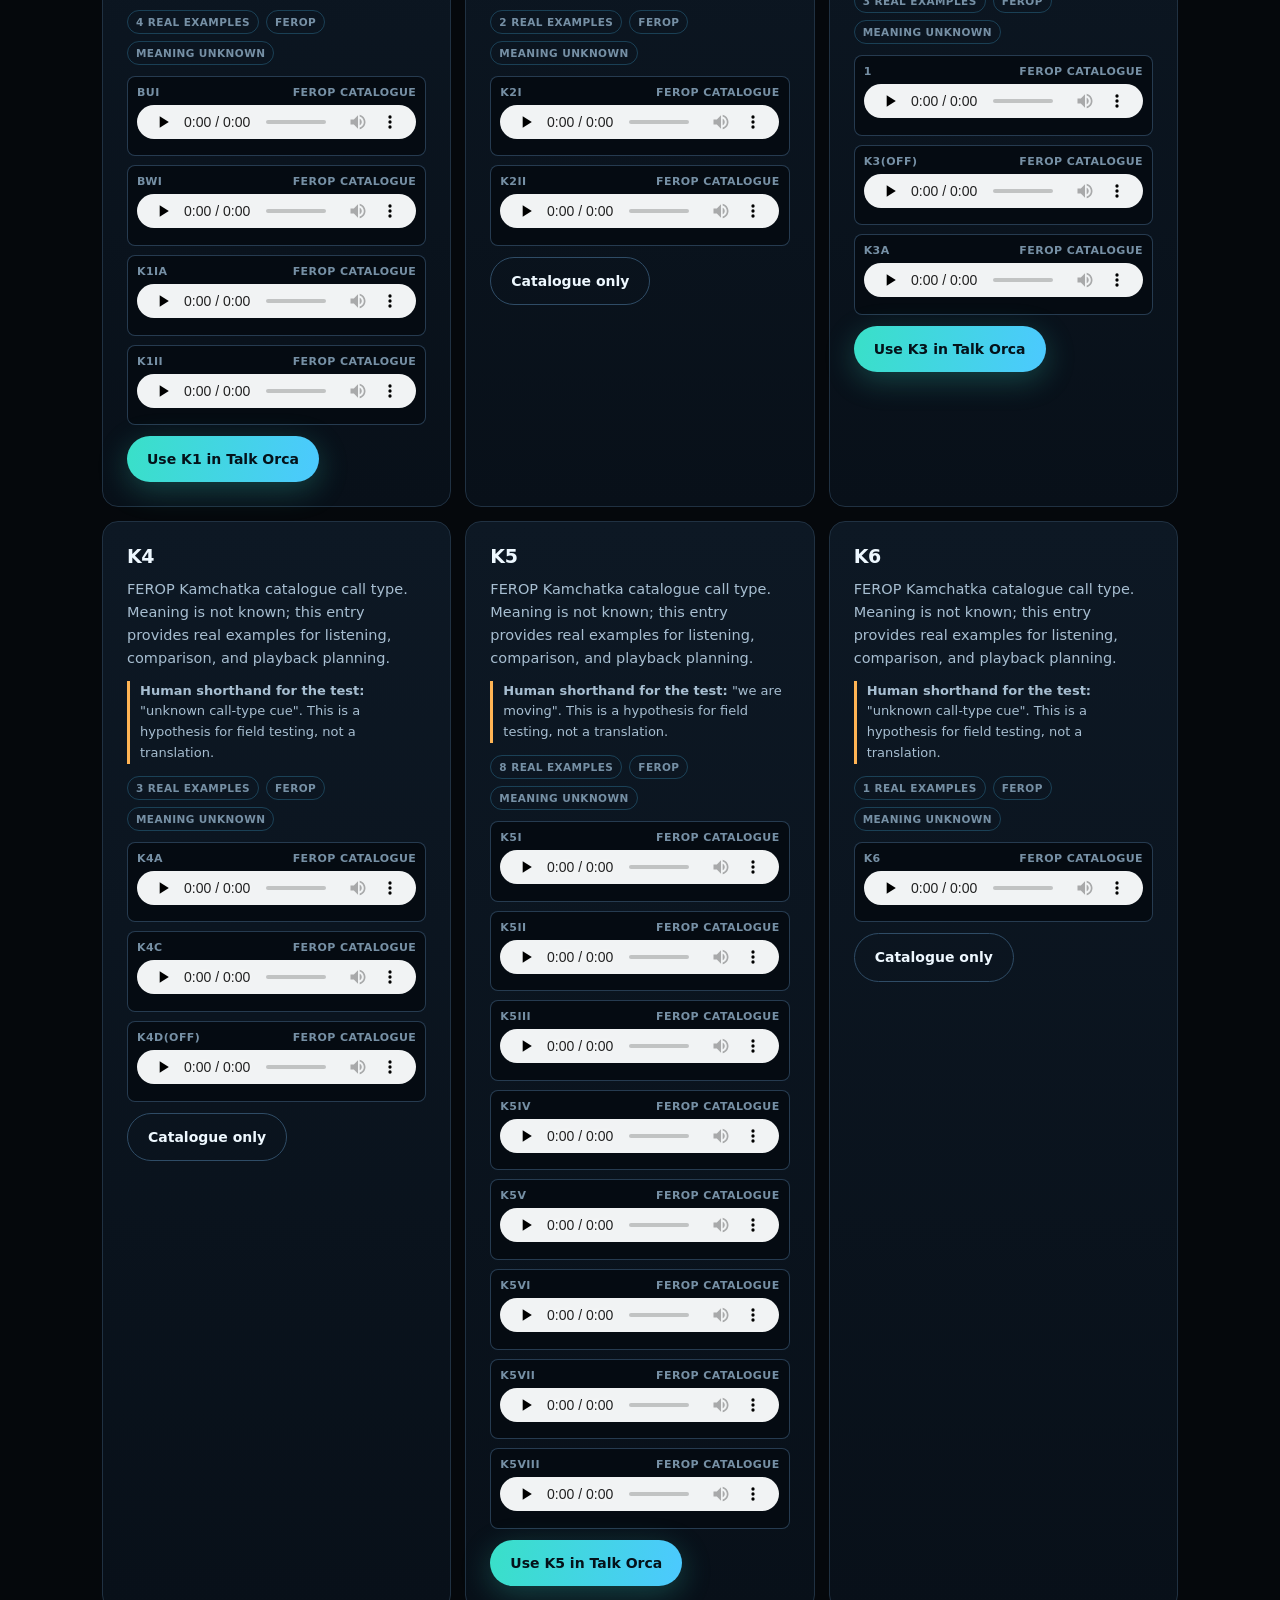
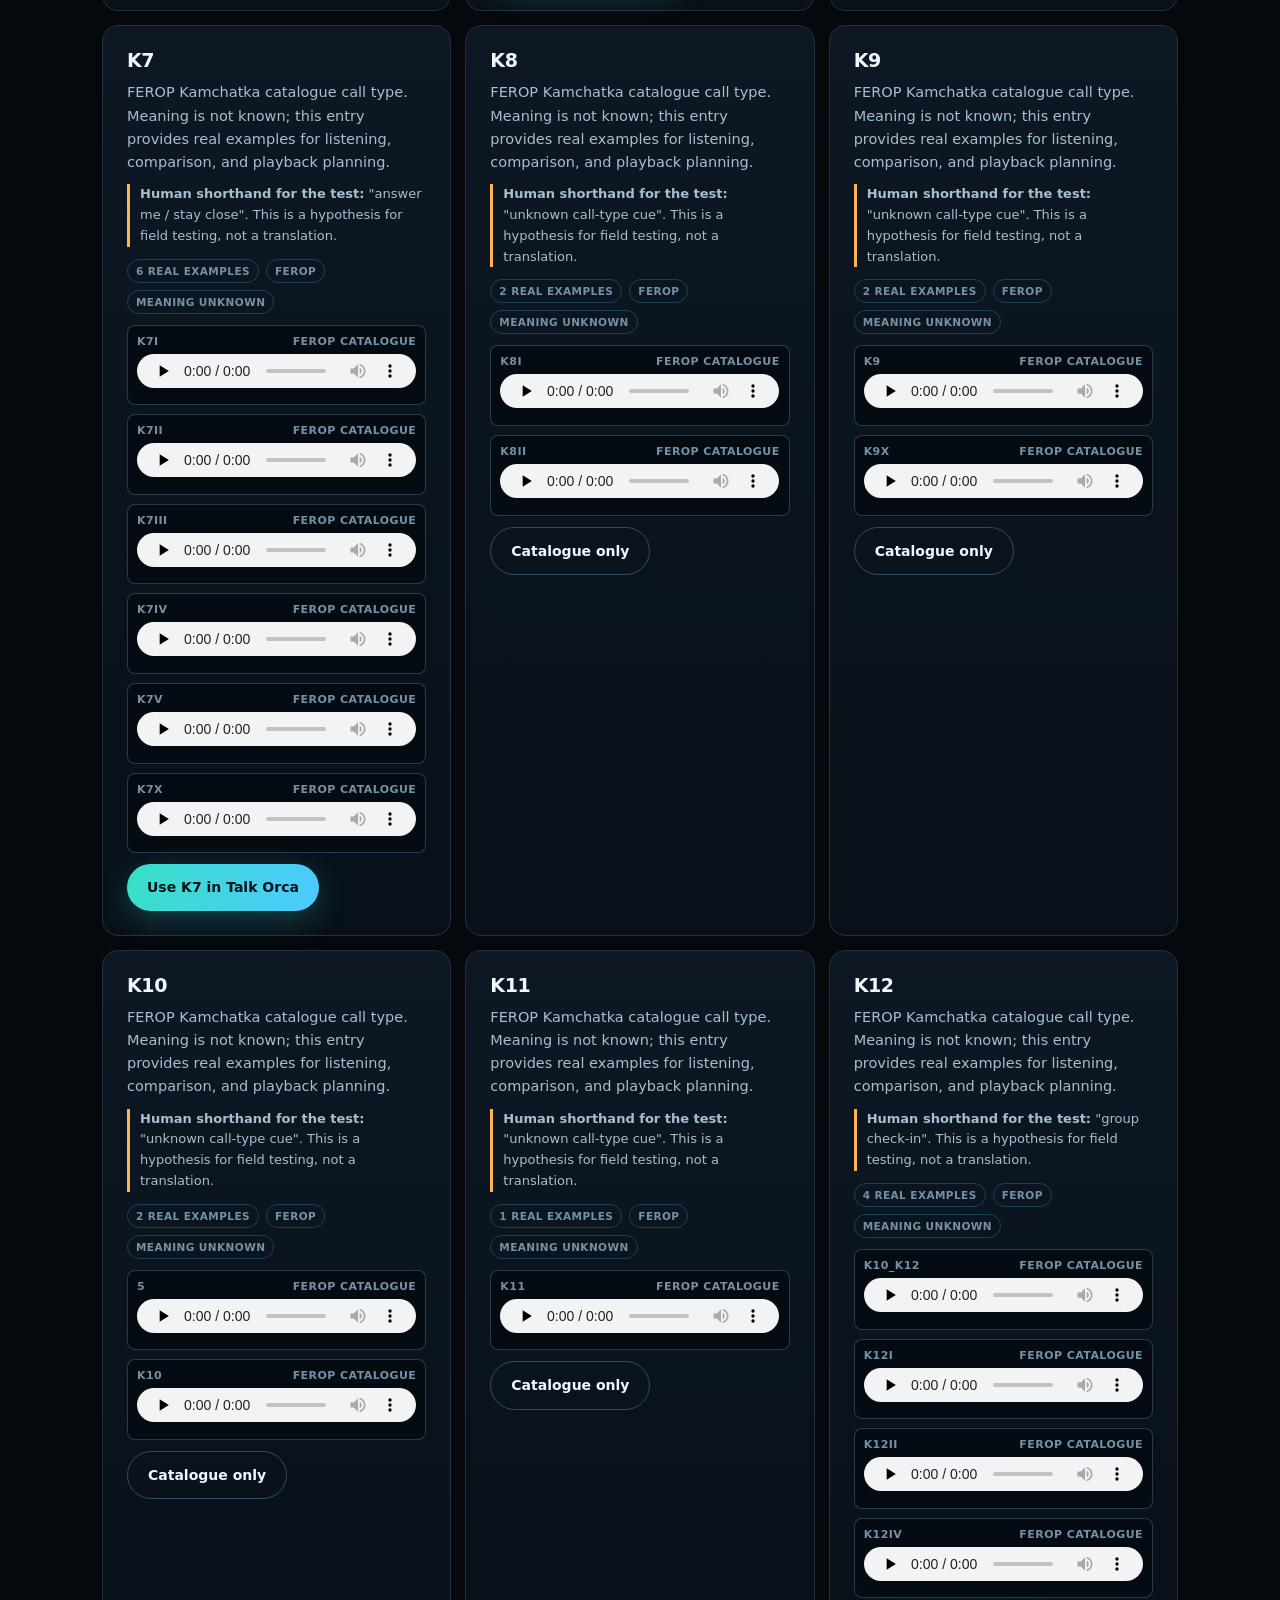
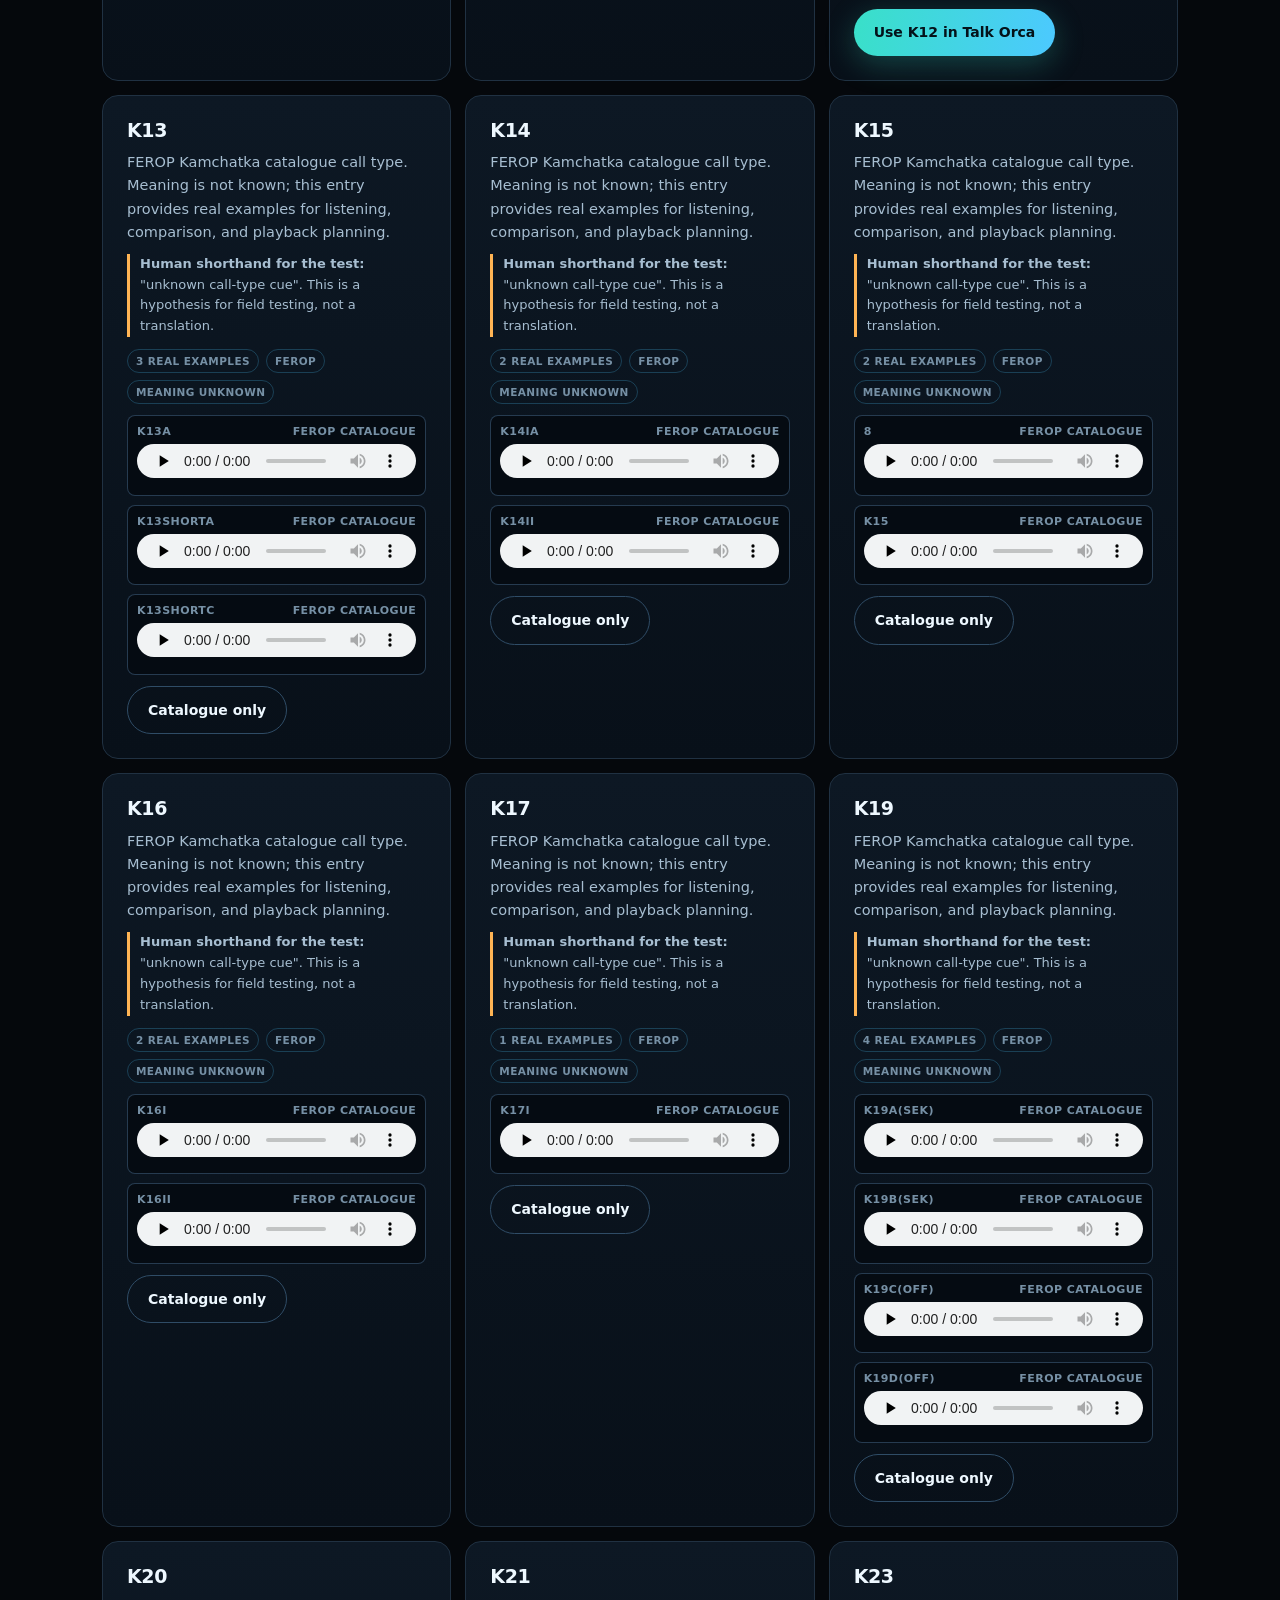
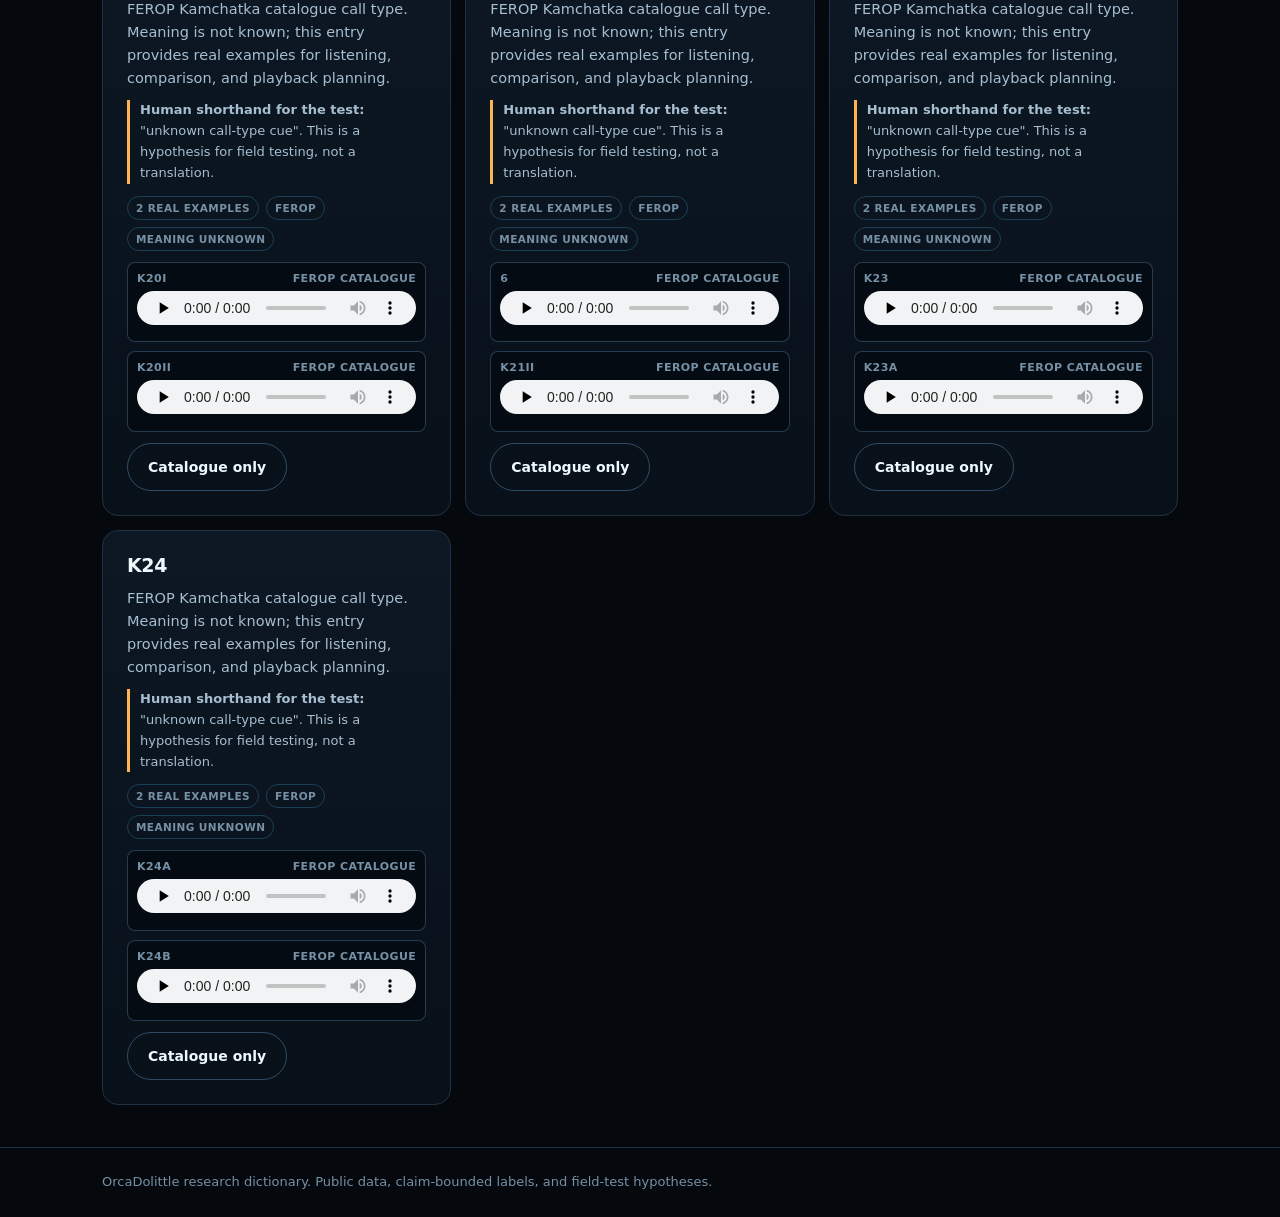
==== commit 9e9696bf: "Align dictionary page with main hero" ====
--- a/site/dictionary.html
+++ b/site/dictionary.html
@@ -7,44 +7,53 @@
 <meta name="description" content="A respectful, claim-bounded dictionary of OrcaDolittle call types, catalogue examples, model labels, synthetic sketches, and field-test terms." />
 <link rel="icon" href="favicon.svg" />
 <style>
-:root{--bg:#061018;--panel:#0b1621;--panel2:#101f2d;--line:#26394b;--line2:#35516b;--text:#eef8ff;--dim:#a7bed1;--faint:#7690a5;--teal:#39e0c8;--cyan:#4cc9ff;--warn:#ffb454;--max:1180px;--mono:ui-monospace,SFMono-Regular,Menlo,Consolas,monospace;--sans:Inter,ui-sans-serif,system-ui,-apple-system,Segoe UI,Arial,sans-serif}
+:root{--bg:#05080c;--bg2:#081019;--panel:#0d1824;--panel2:#111f2d;--line:#203142;--line2:#2f4c66;--text:#eef8ff;--dim:#a7bed1;--faint:#7690a5;--teal:#39e0c8;--cyan:#4cc9ff;--warn:#ffb454;--max:1120px;--radius:16px;--radius-sm:10px;--mono:ui-monospace,SFMono-Regular,Menlo,Consolas,monospace;--sans:-apple-system,BlinkMacSystemFont,"Segoe UI",Roboto,Inter,system-ui,sans-serif}
 *{box-sizing:border-box}
 html{scroll-behavior:smooth}
-body{margin:0;background:radial-gradient(circle at 20% -10%,rgba(57,224,200,.11),transparent 32%),linear-gradient(180deg,#07131d,#03070c 48%,#050b12);color:var(--text);font-family:var(--sans);line-height:1.45}
-a{color:var(--teal);text-decoration:none}
+body{margin:0;background:var(--bg);color:var(--text);font-family:var(--sans);line-height:1.6;-webkit-font-smoothing:antialiased;overflow-x:hidden}
+a{color:var(--cyan);text-decoration:none}
 a:hover{text-decoration:underline}
 .wrap{max-width:var(--max);margin:0 auto;padding:0 22px}
-nav{position:sticky;top:0;z-index:20;background:rgba(3,8,13,.88);backdrop-filter:blur(14px);border-bottom:1px solid rgba(53,81,107,.65)}
-nav .wrap{display:flex;align-items:center;justify-content:space-between;gap:18px;padding-top:13px;padding-bottom:13px}
-.brand{display:flex;align-items:center;gap:9px;font-weight:900;letter-spacing:.02em}
-.dot{width:12px;height:12px;border-radius:50%;background:var(--teal);box-shadow:0 0 18px var(--teal)}
-.navlinks{display:flex;gap:14px;flex-wrap:wrap;align-items:center;font-size:13px;color:var(--dim)}
-.navlinks a{color:var(--dim)}
-.btn{display:inline-flex;align-items:center;justify-content:center;gap:7px;border:1px solid var(--line2);background:#07101a;color:var(--text);border-radius:9px;padding:9px 13px;font-weight:850;font-size:13px;cursor:pointer;font-family:inherit}
-.btn.primary{background:linear-gradient(135deg,var(--teal),var(--cyan));border:0;color:#031016}
-.hero{padding:72px 0 38px;border-bottom:1px solid rgba(53,81,107,.55)}
-.eyebrow{color:var(--teal);font-size:12px;text-transform:uppercase;letter-spacing:.14em;font-weight:900;margin-bottom:12px}
-h1{font-size:clamp(36px,6vw,74px);line-height:.96;margin:0 0 18px;letter-spacing:0}
-h2{font-size:clamp(28px,4vw,48px);line-height:1.04;margin:0 0 14px;letter-spacing:0}
-h3{margin:0 0 8px;font-size:18px;letter-spacing:0}
-.grad{background:linear-gradient(90deg,var(--teal),var(--cyan));-webkit-background-clip:text;background-clip:text;color:transparent}
-.lead{max-width:850px;color:var(--dim);font-size:18px;margin:0 0 22px}
-.truth{border:1px solid rgba(255,180,84,.28);background:rgba(255,180,84,.075);border-radius:10px;padding:14px;color:var(--dim);max-width:980px}
-.stats{display:grid;grid-template-columns:repeat(4,1fr);gap:10px;margin:26px 0}
-.stat{border:1px solid var(--line);background:rgba(11,22,33,.8);border-radius:10px;padding:15px}
-.stat b{display:block;color:var(--teal);font:900 28px/1 var(--sans);font-variant-numeric:tabular-nums}
-.stat span{display:block;margin-top:7px;color:var(--dim);font-size:12.5px}
-.tabs{display:flex;gap:8px;flex-wrap:wrap;margin:24px 0 16px}
-.tab{border:1px solid var(--line2);background:#07101a;color:var(--dim);border-radius:9px;padding:10px 13px;font:850 13px var(--sans);cursor:pointer}
-.tab.active{border-color:var(--teal);background:rgba(57,224,200,.11);color:var(--teal)}
+nav{position:sticky;top:0;z-index:50;backdrop-filter:blur(14px);background:rgba(5,8,12,.72);border-bottom:1px solid var(--line)}
+nav .wrap{display:flex;align-items:center;justify-content:space-between;gap:18px;height:62px}
+.brand{display:flex;align-items:center;gap:10px;font-weight:800;letter-spacing:-.02em;color:var(--text)}
+.brand:hover{text-decoration:none}
+.dot{width:11px;height:11px;border-radius:50%;background:linear-gradient(135deg,var(--teal),var(--cyan));box-shadow:0 0 16px var(--teal)}
+.navlinks{display:flex;gap:24px;flex-wrap:wrap;align-items:center;font-size:14px;color:var(--dim)}
+.navlinks a{color:var(--dim)}.navlinks a:hover{color:var(--text);text-decoration:none}
+.btn{display:inline-flex;align-items:center;justify-content:center;gap:8px;border:1px solid var(--line2);background:transparent;color:var(--text);border-radius:99px;padding:12px 20px;font-weight:700;font-size:14px;cursor:pointer;font-family:inherit;transition:.18s}
+.btn:hover{border-color:var(--teal);text-decoration:none;transform:translateY(-1px)}
+.btn.primary{background:linear-gradient(100deg,var(--teal),var(--cyan));border:0;color:#04121a;box-shadow:0 8px 30px rgba(57,224,200,.25)}
+.hero{min-height:78vh;display:flex;align-items:center;padding:72px 0 86px;position:relative;overflow:hidden;border-bottom:1px solid rgba(53,81,107,.55)}
+.hero .bgvid{position:absolute;inset:0;width:100%;height:100%;object-fit:cover;z-index:-3}
+.hero .bg{position:absolute;inset:0;z-index:-2;background:linear-gradient(90deg,rgba(5,8,12,.92) 0%,rgba(5,8,12,.62) 45%,rgba(5,8,12,.22) 100%),linear-gradient(0deg,var(--bg),transparent 42%)}
+.hero .wrap{position:relative;z-index:1}
+.eyebrow{font-size:12px;letter-spacing:.18em;text-transform:uppercase;color:var(--teal);font-weight:700;margin-bottom:14px}
+h1,h2,h3{line-height:1.15;letter-spacing:-.02em;margin:0 0 .5em}
+h1{font-size:clamp(38px,6.5vw,76px);font-weight:850;max-width:780px}
+h2{font-size:clamp(28px,4vw,48px)}
+h3{font-size:19px}
+.grad{background:linear-gradient(100deg,var(--teal),var(--cyan));-webkit-background-clip:text;background-clip:text;color:transparent}
+.lead{max-width:700px;color:var(--dim);font-size:clamp(17px,2.3vw,22px);margin:18px 0 10px}
+.badge{display:inline-flex;align-items:center;gap:8px;font-size:12.5px;color:var(--teal);background:rgba(57,224,200,.08);border:1px solid rgba(57,224,200,.3);padding:7px 14px;border-radius:99px;margin-bottom:26px;font-weight:600}
+.truth{border:1px solid rgba(255,180,84,.32);background:rgba(255,180,84,.07);border-radius:var(--radius-sm);padding:16px 18px;color:#f4dcae;max-width:780px;font-size:14px;margin-top:22px}
+.cta{display:flex;gap:14px;flex-wrap:wrap;margin-top:30px}
+.stats{display:grid;grid-template-columns:repeat(4,1fr);gap:14px;padding:0 22px;margin:-54px auto 42px;max-width:var(--max);position:relative;z-index:5}
+.stat{background:linear-gradient(180deg,var(--panel),var(--bg2));border:1px solid var(--line);border-radius:var(--radius-sm);padding:20px 16px;text-align:center}
+.stat b{display:block;color:var(--teal);font:800 clamp(22px,3vw,32px)/1 var(--sans);font-variant-numeric:tabular-nums}
+.stat span{display:block;margin-top:6px;color:var(--faint);font-size:12px;line-height:1.3}
+.tabs{display:flex;gap:8px;flex-wrap:wrap;margin:0 0 22px}
+.tab{border:1px solid var(--line2);background:var(--panel);color:var(--dim);border-radius:99px;padding:9px 15px;font:700 13.5px var(--sans);cursor:pointer}
+.tab.active{border-color:var(--teal);background:rgba(57,224,200,.08);color:var(--teal)}
 .toolbar{display:flex;gap:10px;flex-wrap:wrap;align-items:center;margin:0 0 16px}
 .toolbar input{min-width:260px;flex:1;border:1px solid var(--line2);background:#050b12;color:var(--text);border-radius:9px;padding:10px 12px;font:14px var(--sans)}
 .toolbar .count{color:var(--faint);font-size:13px}
 .panel{display:none}
 .panel.active{display:block}
 .grid{display:grid;grid-template-columns:repeat(auto-fit,minmax(285px,1fr));gap:14px}
-.card{border:1px solid var(--line);background:rgba(11,22,33,.78);border-radius:10px;padding:15px;min-width:0}
-.card p{margin:0 0 10px;color:var(--dim);font-size:13.5px}
+.card{border:1px solid var(--line);background:linear-gradient(180deg,var(--panel),var(--bg2));border-radius:var(--radius);padding:24px;min-width:0;transition:.2s}
+.card:hover{border-color:var(--line2);transform:translateY(-2px)}
+.card p{margin:0 0 10px;color:var(--dim);font-size:14.5px}
 .meta{display:flex;gap:7px;flex-wrap:wrap;margin:9px 0}
 .meta span{border:1px solid rgba(76,201,255,.24);border-radius:99px;padding:5px 8px;color:var(--faint);font:850 10.5px var(--sans);text-transform:uppercase;letter-spacing:.04em}
 .human{border-left:3px solid var(--warn);padding-left:10px;color:var(--dim);font-size:13px;margin:9px 0 12px}
@@ -67,7 +76,7 @@
 .termrow span{color:var(--dim);font-size:13.5px}
 footer{border-top:1px solid rgba(53,81,107,.55);margin-top:42px;color:var(--faint);font-size:13px;padding:24px 0}
 @media(max-width:860px){.stats{grid-template-columns:repeat(2,1fr)}.labelrow,.termrow{grid-template-columns:1fr}.navlinks{display:none}}
-@media(max-width:560px){.stats{grid-template-columns:1fr}.hero{padding-top:44px}.toolbar input{min-width:100%}}
+@media(max-width:560px){.stats{grid-template-columns:1fr}.hero{min-height:76vh;padding-top:48px}.toolbar input{min-width:100%}}
 </style>
 </head>
 <body>
@@ -82,17 +91,27 @@
   <a class="btn primary" href="index.html#talk">Open tool</a>
 </div></nav>
 
-<header class="hero"><div class="wrap">
+<header class="hero"><video class="bgvid" autoplay muted loop playsinline poster="assets/hero_orca_16x9_reference.png"><source src="assets/hero_orca_veo_multi_loop.mp4" type="video/mp4" /></video><div class="bg"></div><div class="wrap">
+  <span class="badge">Non-invasive &middot; public data &middot; claim-bounded dictionary</span>
   <div class="eyebrow">Respectful research dictionary</div>
   <h1>One dictionary for <span class="grad">call units</span>, examples, and evidence.</h1>
   <p class="lead">This is not a translation dictionary. It is the project map: real FEROP catalogue samples, larger DCLDE model-label inventory, synthetic listening sketches, and the field-test language needed to ask whether any unit has receiver-interpretable content.</p>
   <div class="truth"><b>Current word count: 0 validated orca words.</b> The dictionary lists acoustic units and hypotheses. Human shorthand like "food is here" is an analogy for field-test design, not a claim that the call has been translated.</div>
-  <div class="stats">
-    <div class="stat"><b>60</b><span>real FEROP catalogue clips shipped on this page</span></div>
-    <div class="stat"><b>22</b><span>FEROP K-call types with local audio examples</span></div>
-    <div class="stat"><b>8,552</b><span>labelled call-type detections in the model manifest</span></div>
-    <div class="stat"><b>199</b><span>distinct call-type labels in the larger dataset</span></div>
+  <div class="cta">
+    <a class="btn primary" href="#ferop">Browse call examples</a>
+    <a class="btn" href="index.html#talk">Open Talk Orca</a>
+    <a class="btn" href="index.html">Back to main site</a>
   </div>
+</div></header>
+
+<div class="stats">
+  <div class="stat"><b>60</b><span>real FEROP catalogue clips shipped on this page</span></div>
+  <div class="stat"><b>22</b><span>FEROP K-call types with local audio examples</span></div>
+  <div class="stat"><b>8,552</b><span>labelled call-type detections in the model manifest</span></div>
+  <div class="stat"><b>199</b><span>distinct call-type labels in the larger dataset</span></div>
+</div>
+
+<main class="wrap">
   <div class="tabs" role="tablist" aria-label="Dictionary views">
     <button class="tab active" type="button" data-tab="ferop">FEROP audio catalogue</button>
     <button class="tab" type="button" data-tab="labels">DCLDE/model labels</button>
@@ -100,9 +119,6 @@
     <button class="tab" type="button" data-tab="findings">Findings map</button>
     <button class="tab" type="button" data-tab="terms">Glossary</button>
   </div>
-</div></header>
-
-<main class="wrap">
   <section class="panel active" id="ferop" data-panel="ferop">
     <div class="toolbar">
       <input id="feropSearch" type="search" placeholder="Filter call types or variants, e.g. K5, K7X, off, SEK" />
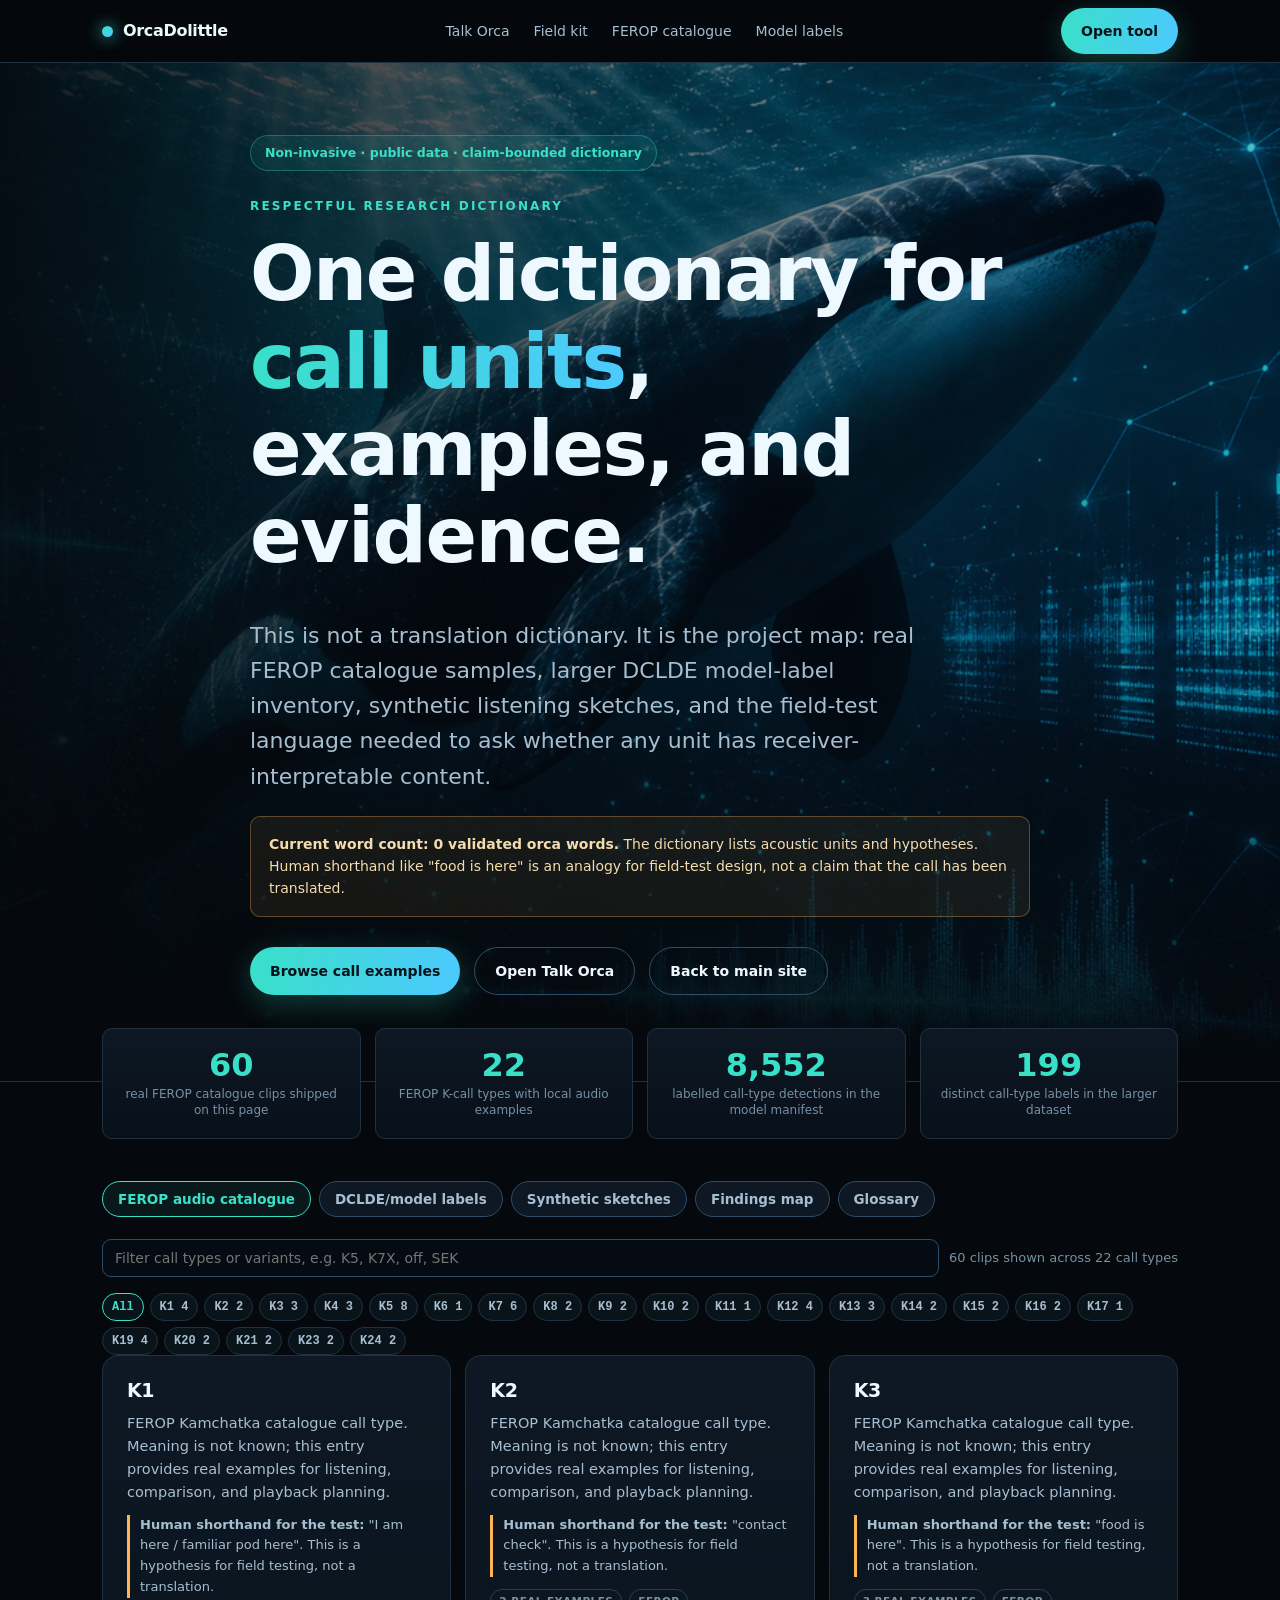
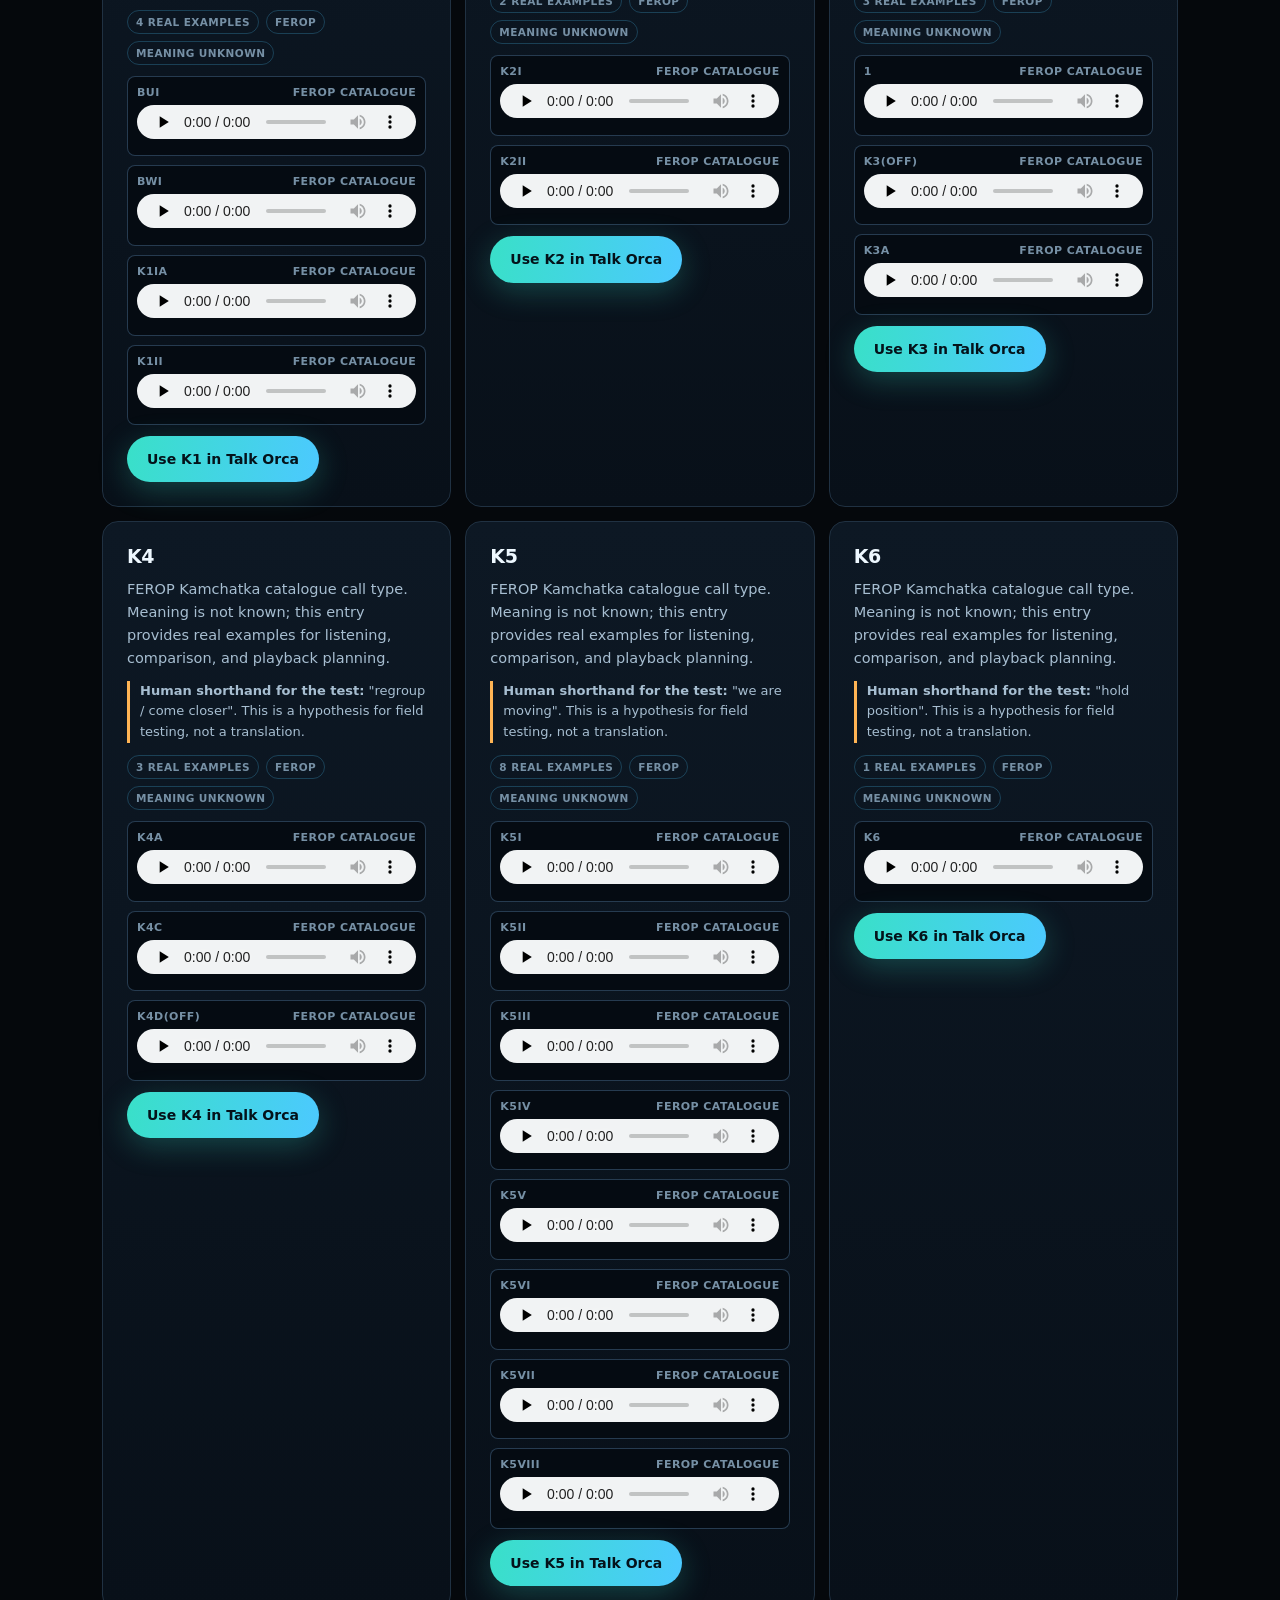
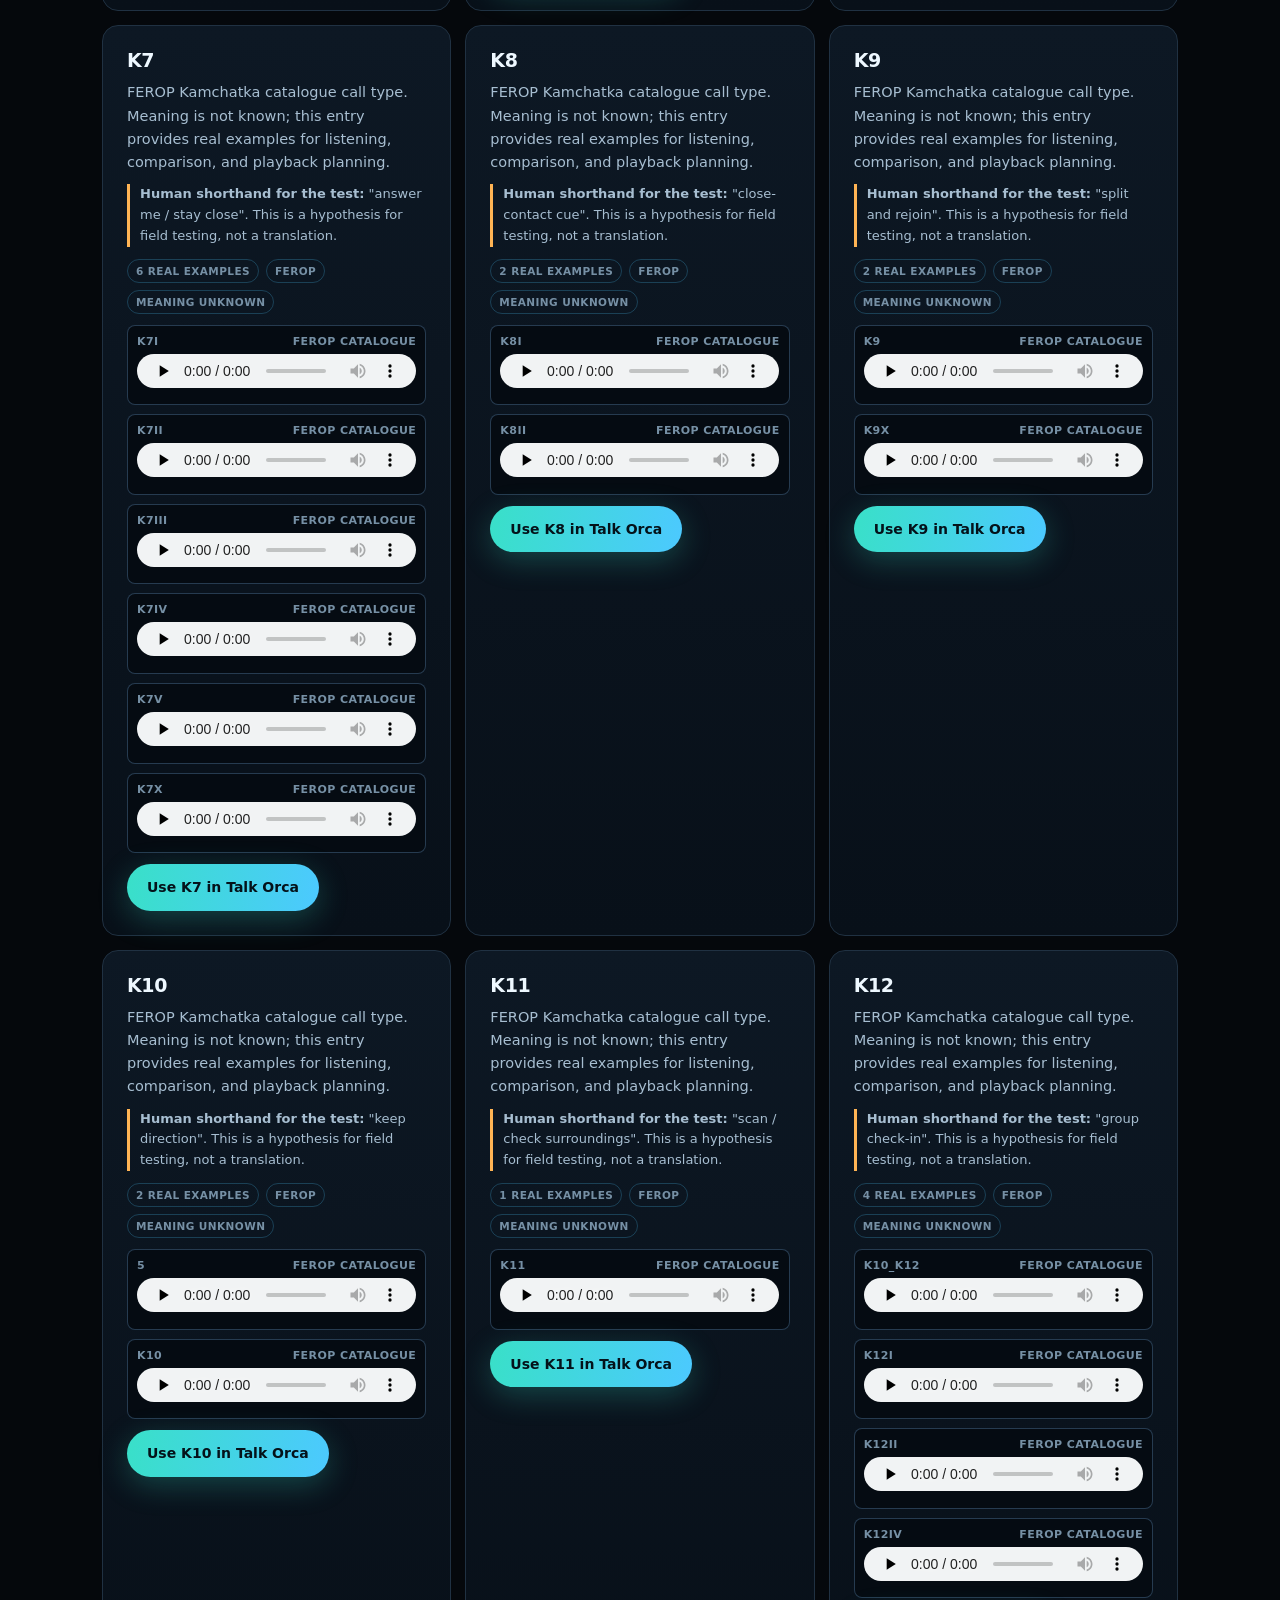
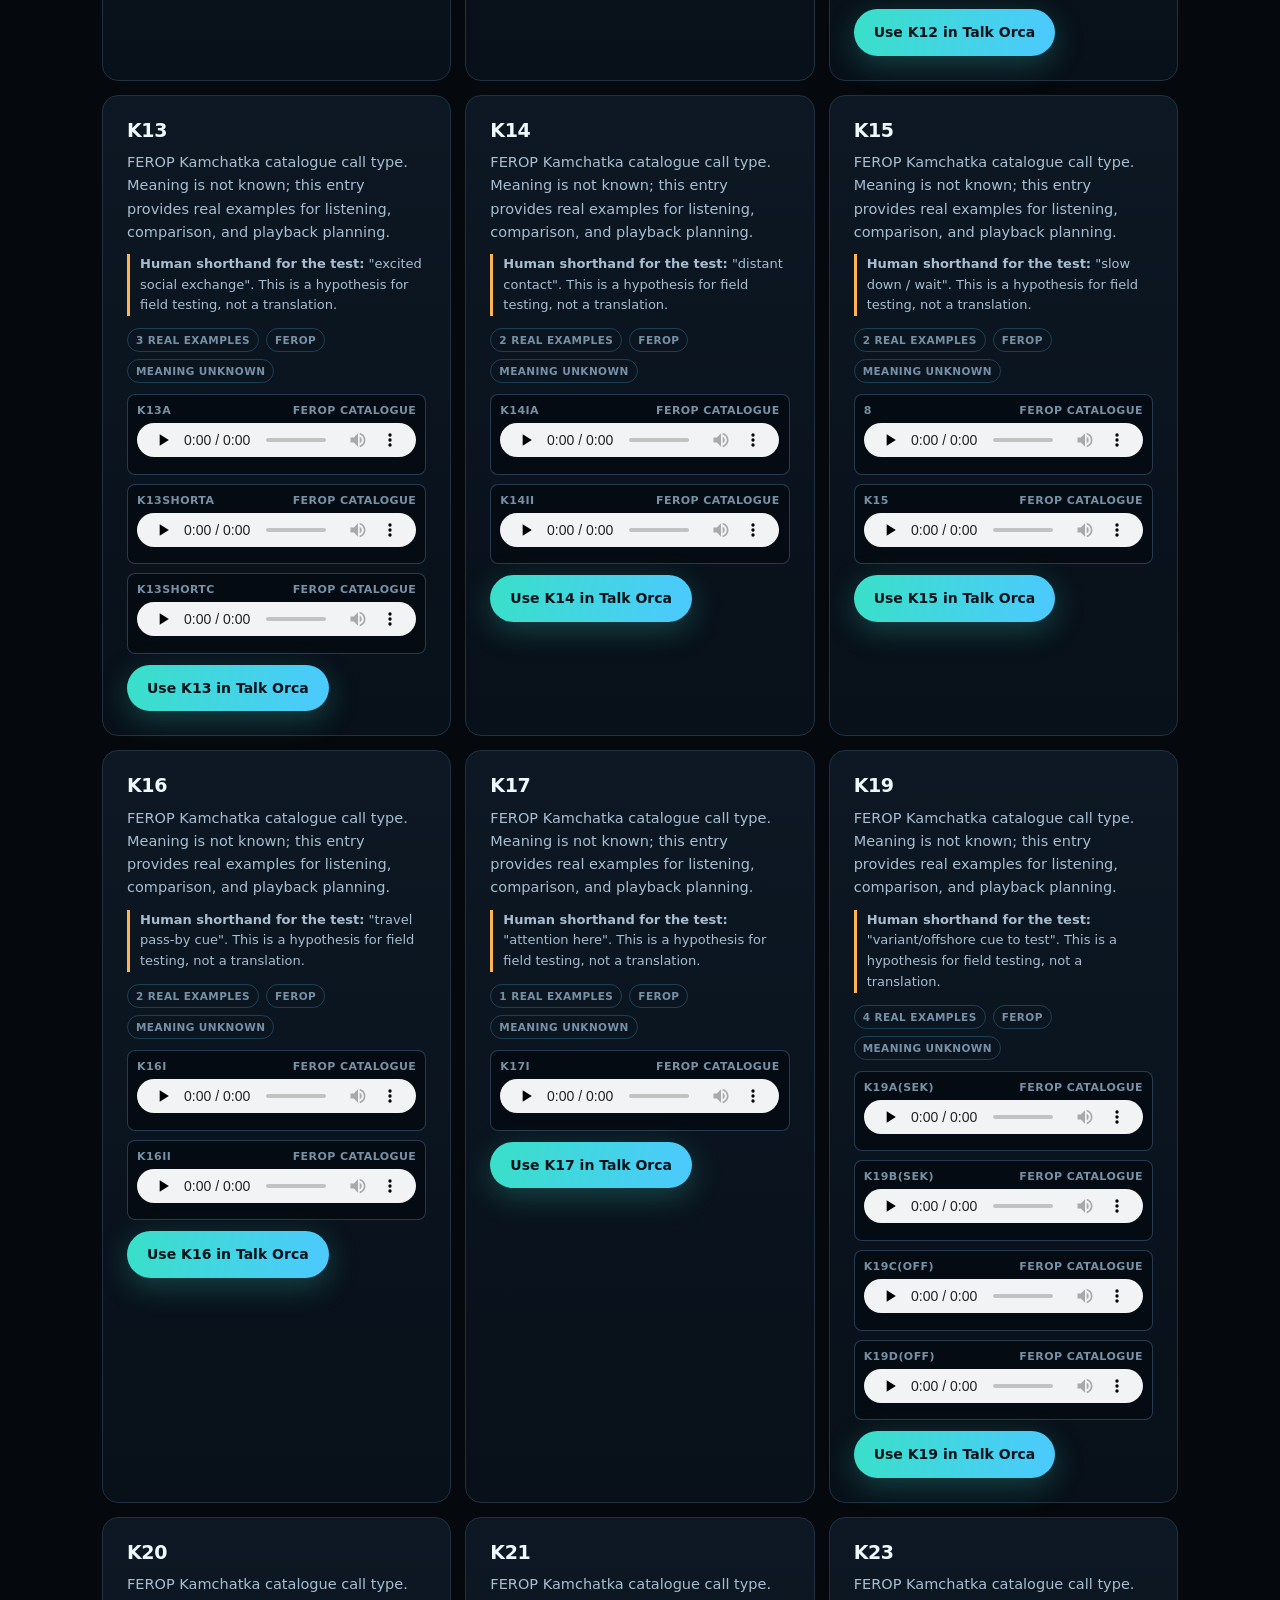
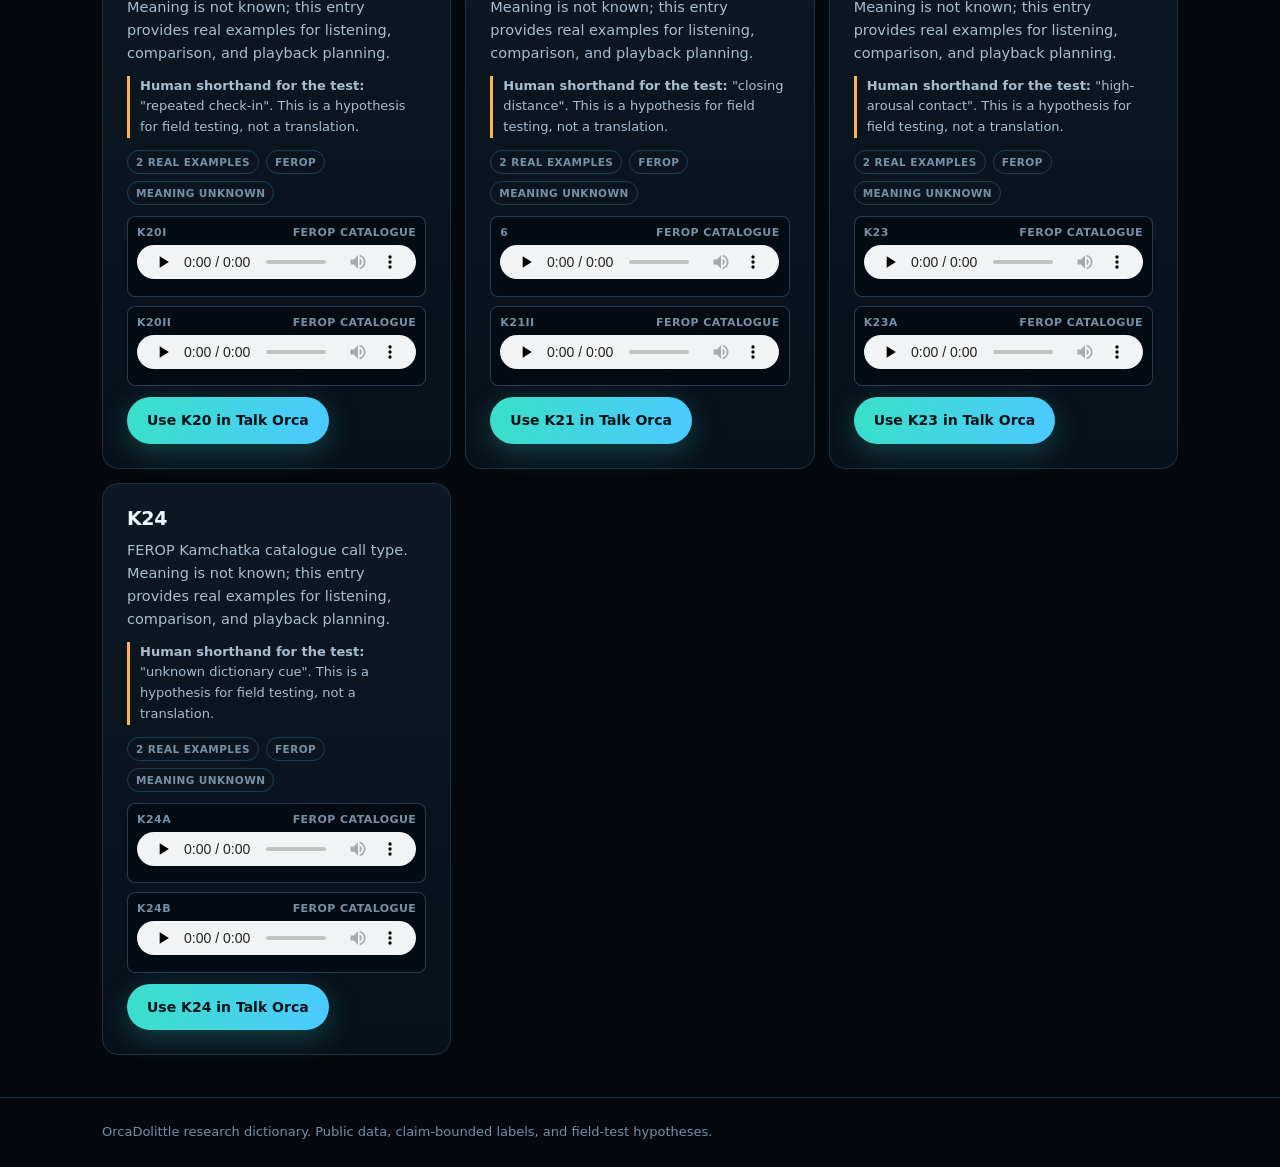
==== commit 4375f996: "Add full dictionary anchors to demo" ====
--- a/site/dictionary.html
+++ b/site/dictionary.html
@@ -217,12 +217,28 @@
 ];
 const HYP={
 K1:'"I am here / familiar pod here"',
+K2:'"contact check"',
 K3:'"food is here"',
+K4:'"regroup / come closer"',
 K5:'"we are moving"',
+K6:'"hold position"',
 K7:'"answer me / stay close"',
-K12:'"group check-in"'
+K8:'"close-contact cue"',
+K9:'"split and rejoin"',
+K10:'"keep direction"',
+K11:'"scan / check surroundings"',
+K12:'"group check-in"',
+K13:'"excited social exchange"',
+K14:'"distant contact"',
+K15:'"slow down / wait"',
+K16:'"travel pass-by cue"',
+K17:'"attention here"',
+K19:'"variant/offshore cue to test"',
+K20:'"repeated check-in"',
+K21:'"closing distance"',
+K23:'"high-arousal contact"',
+K24:'"unknown dictionary cue"'
 };
-const TALK_SET=new Set(['K1','K3','K5','K7','K12']);
 function esc(s){return String(s).replace(/[&<>"']/g,m=>({'&':'&amp;','<':'&lt;','>':'&gt;','"':'&quot;',"'":'&#39;'}[m]));}
 function natural(a,b){return a.localeCompare(b,undefined,{numeric:true,sensitivity:'base'});}
 function byType(){
@@ -251,7 +267,7 @@
   const total=groups.reduce((a,g)=>a+g[1].length,0);
   document.getElementById('feropCount').textContent=total+' clips shown across '+groups.length+' call types';
   grid.innerHTML=groups.map(([type,rows])=>{
-    const talk=TALK_SET.has(type)?'<a class="btn primary" href="index.html#talk">Use '+esc(type)+' in Talk Orca</a>':'<span class="btn" aria-disabled="true">Catalogue only</span>';
+    const talk='<a class="btn primary" href="index.html?call='+encodeURIComponent(type)+'#talk">Use '+esc(type)+' in Talk Orca</a>';
     const samples=rows.map(r=>'<div class="sample"><div class="shead"><span>'+esc(r.variant)+'</span><span>FEROP catalogue</span></div><audio controls preload="none" src="'+esc('assets/calls/ferop_catalogue/'+encodeURIComponent(r.file))+'"></audio></div>').join('');
     return '<article class="card"><h3>'+esc(type)+'</h3><p>FEROP Kamchatka catalogue call type. Meaning is not known; this entry provides real examples for listening, comparison, and playback planning.</p>'+humanLine(type)+'<div class="meta"><span>'+rows.length+' real examples</span><span>FEROP</span><span>meaning unknown</span></div><div class="samples">'+samples+'</div><div style="margin-top:11px">'+talk+'</div></article>';
   }).join('');
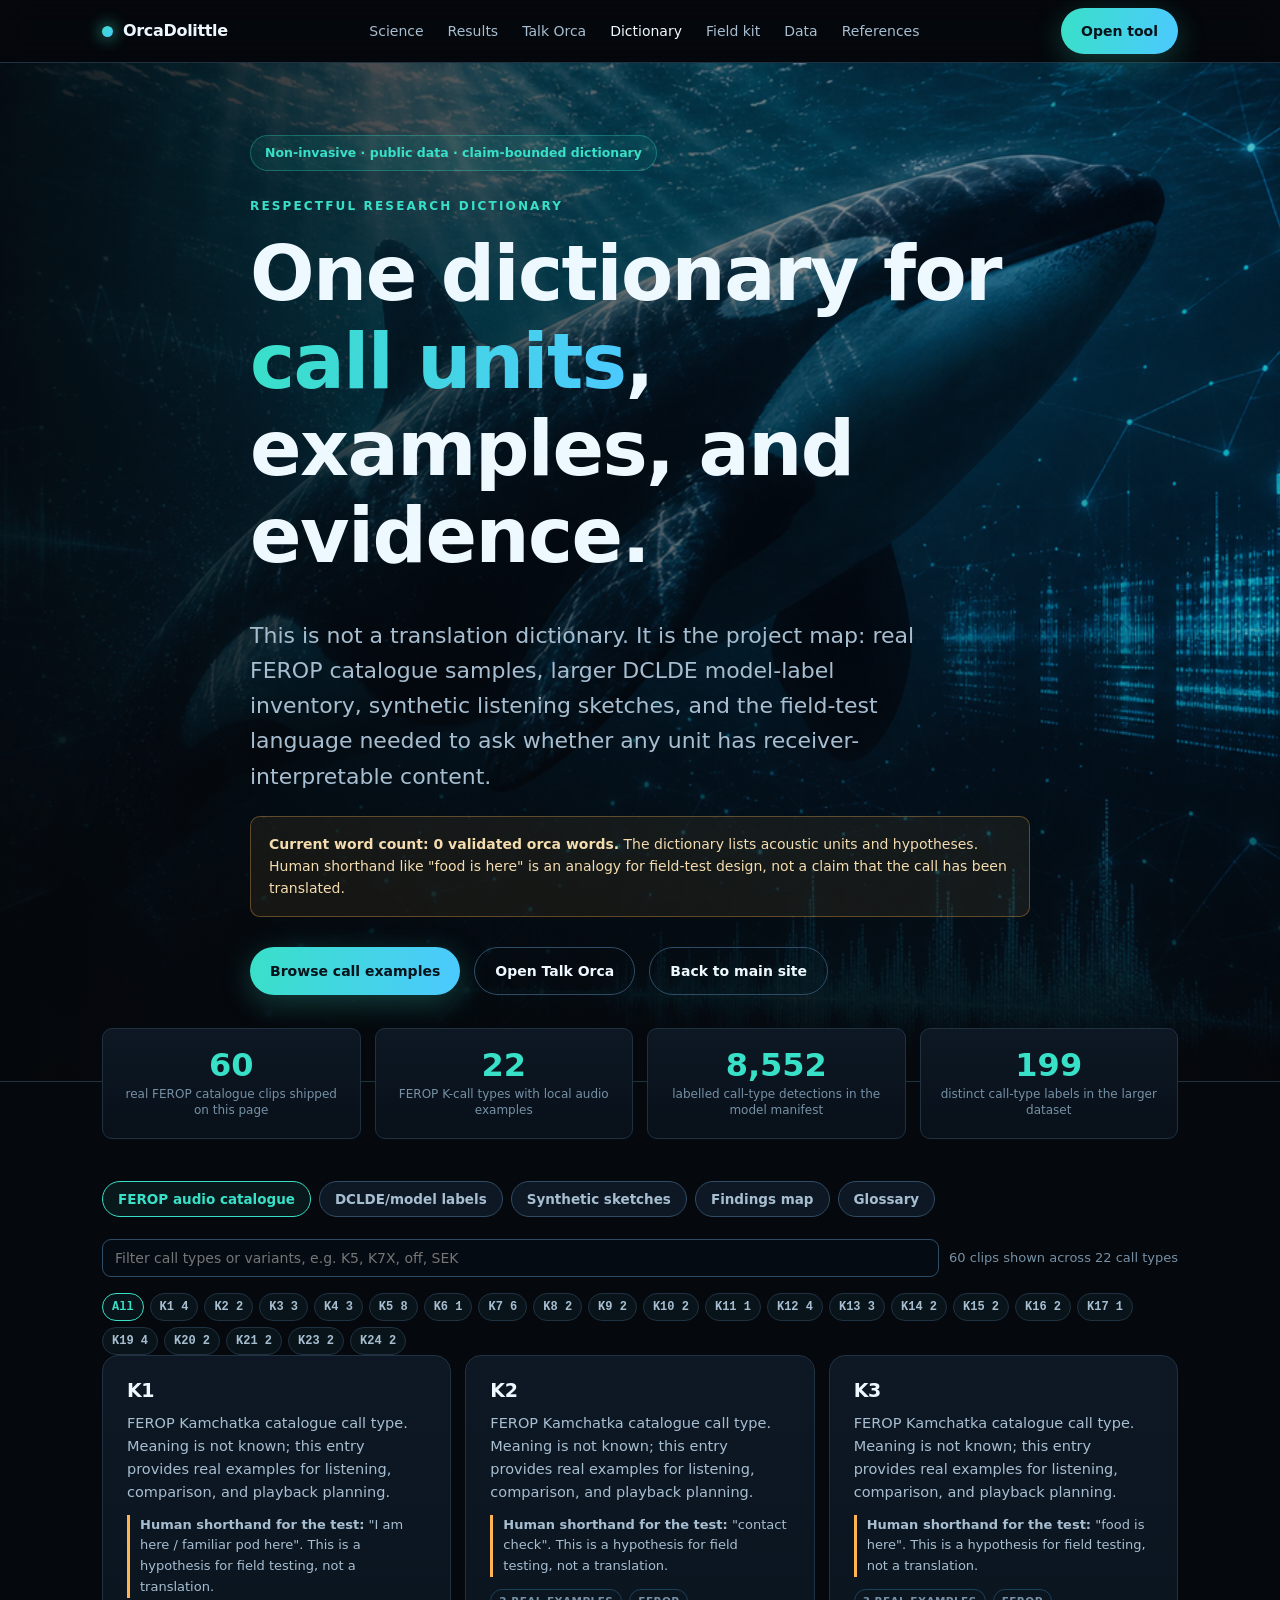
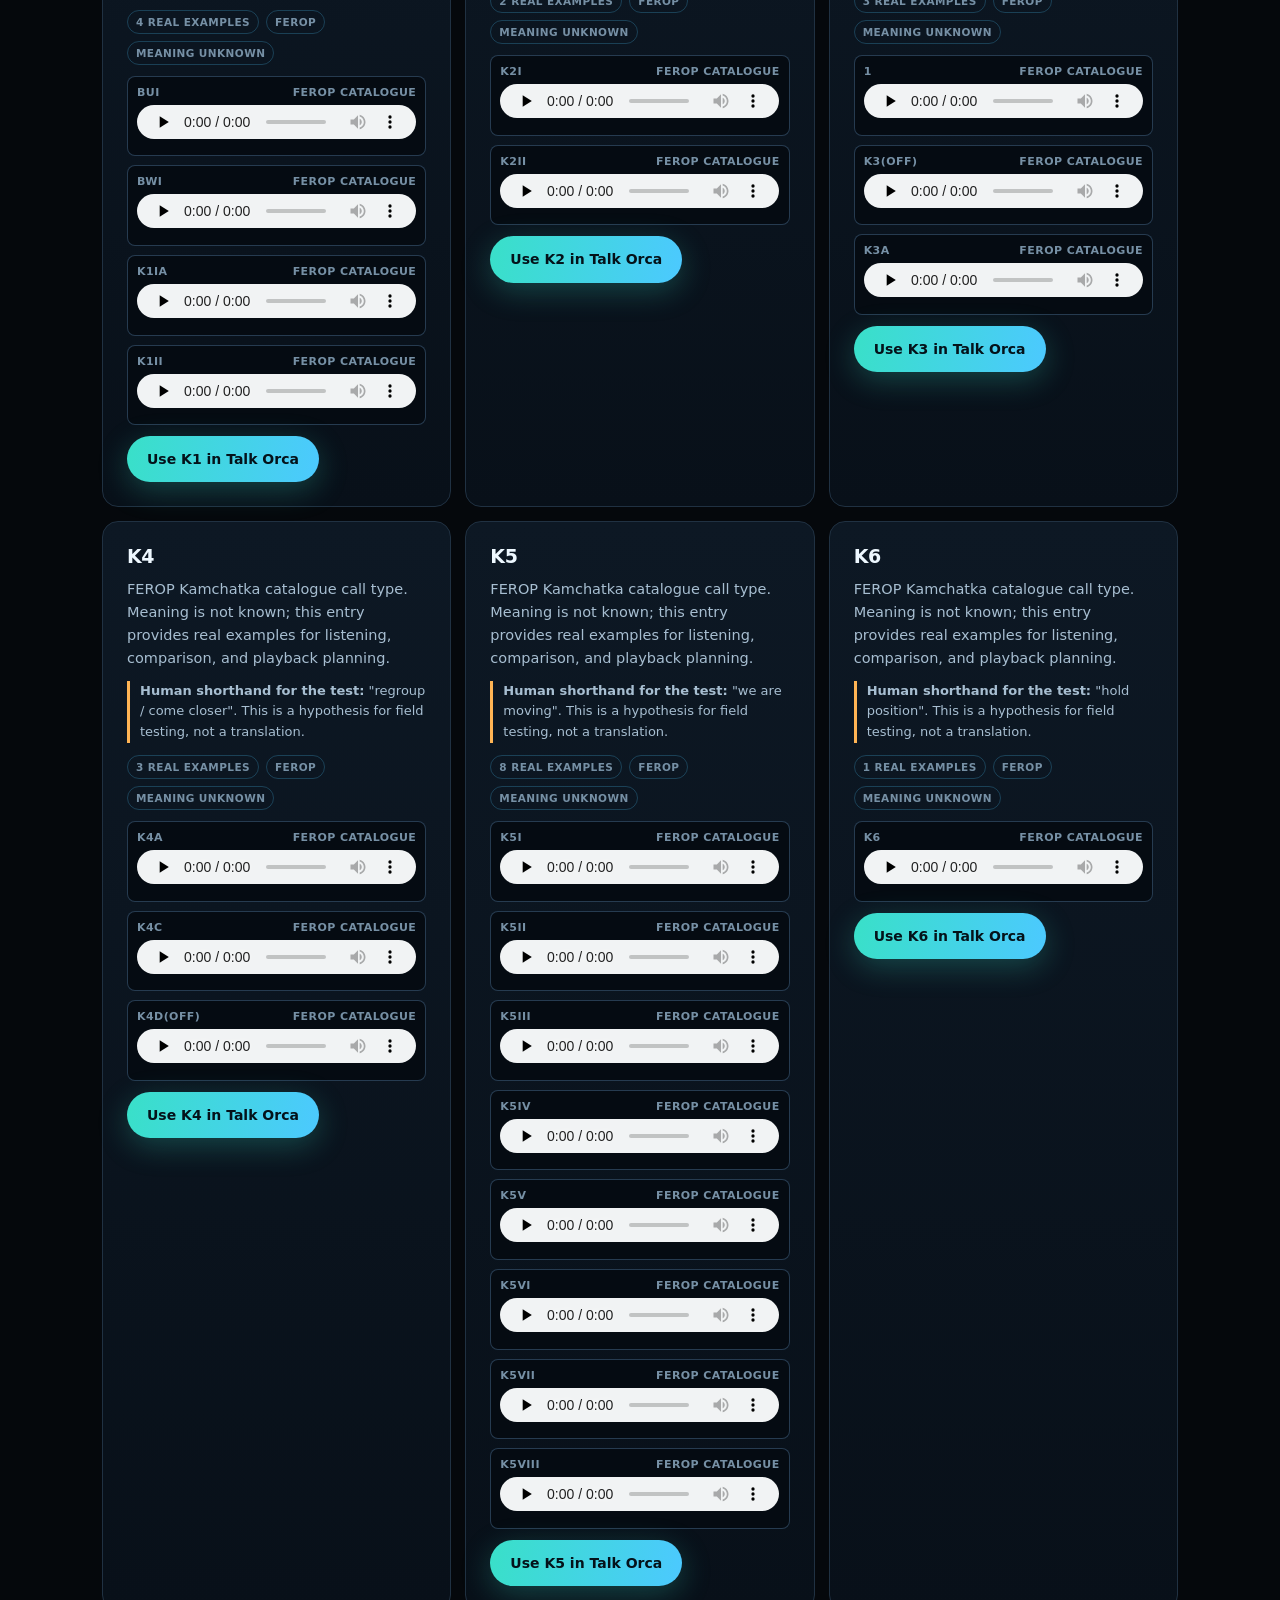
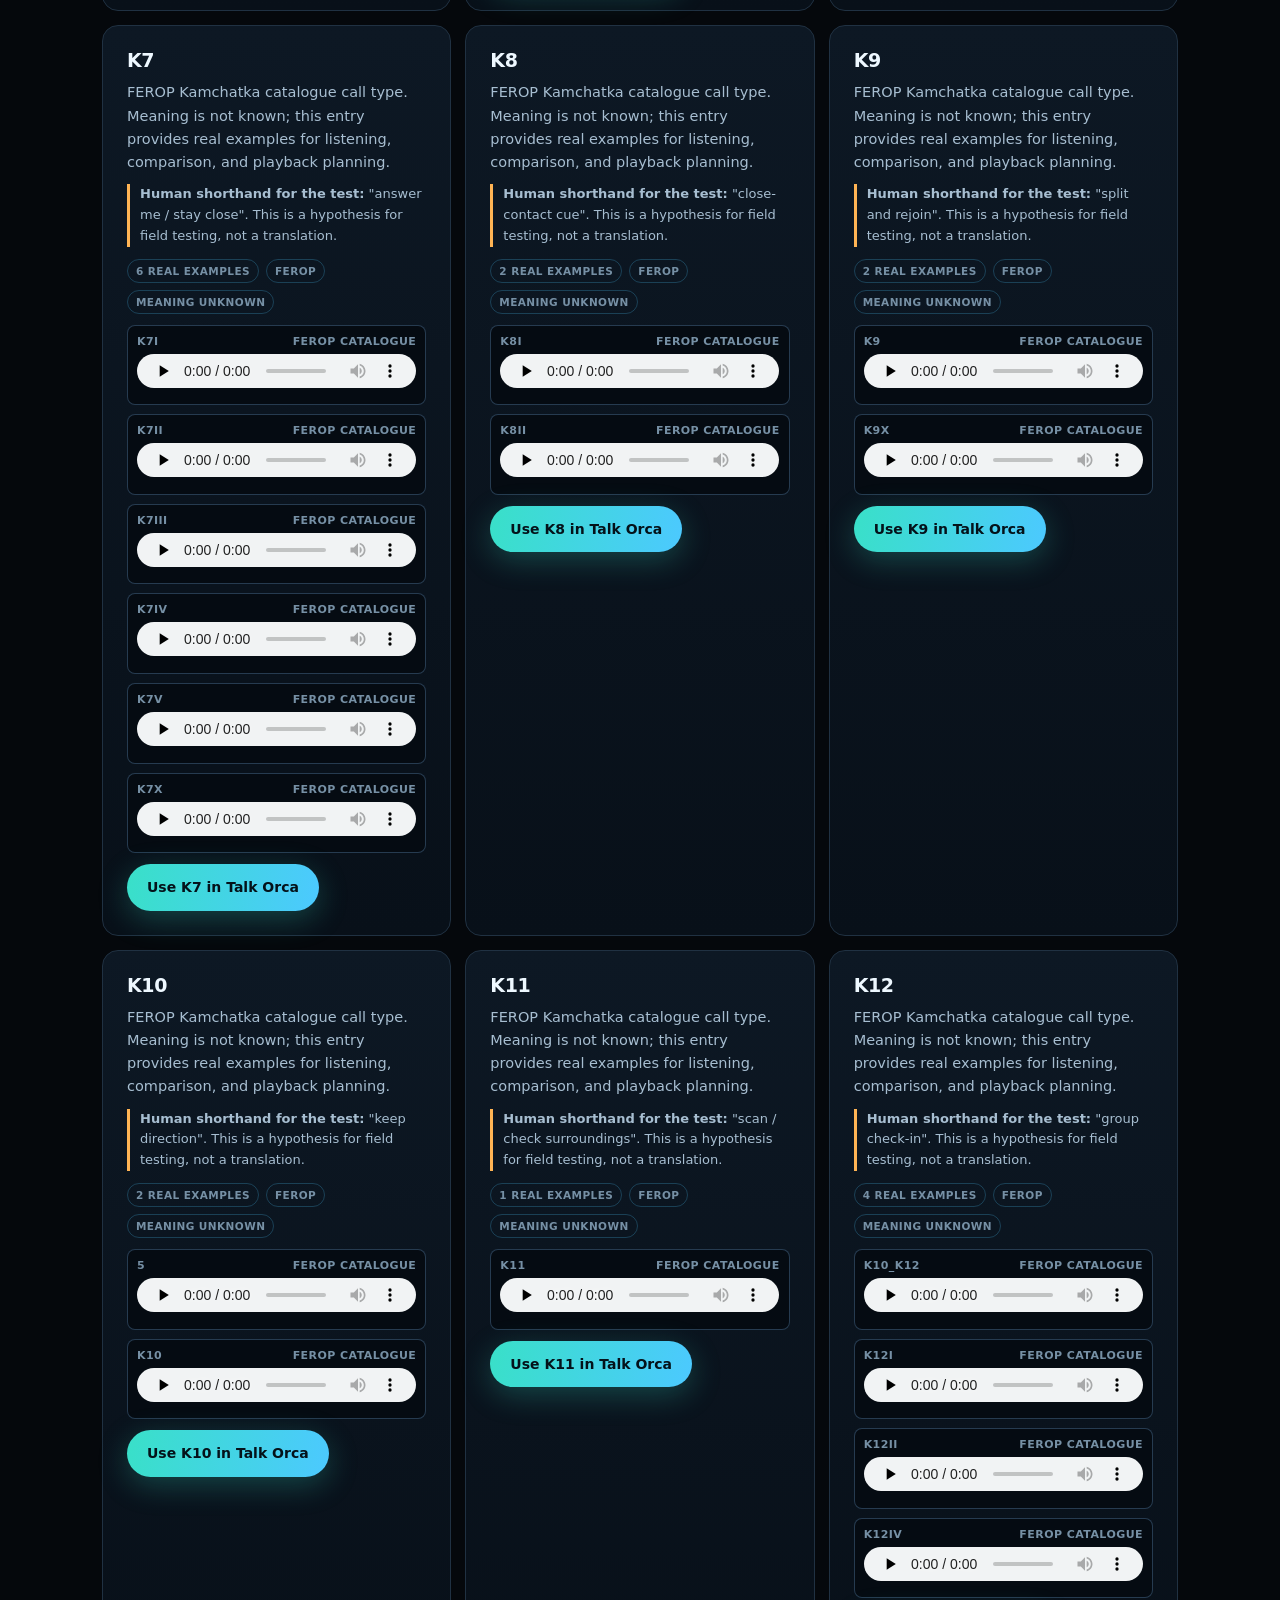
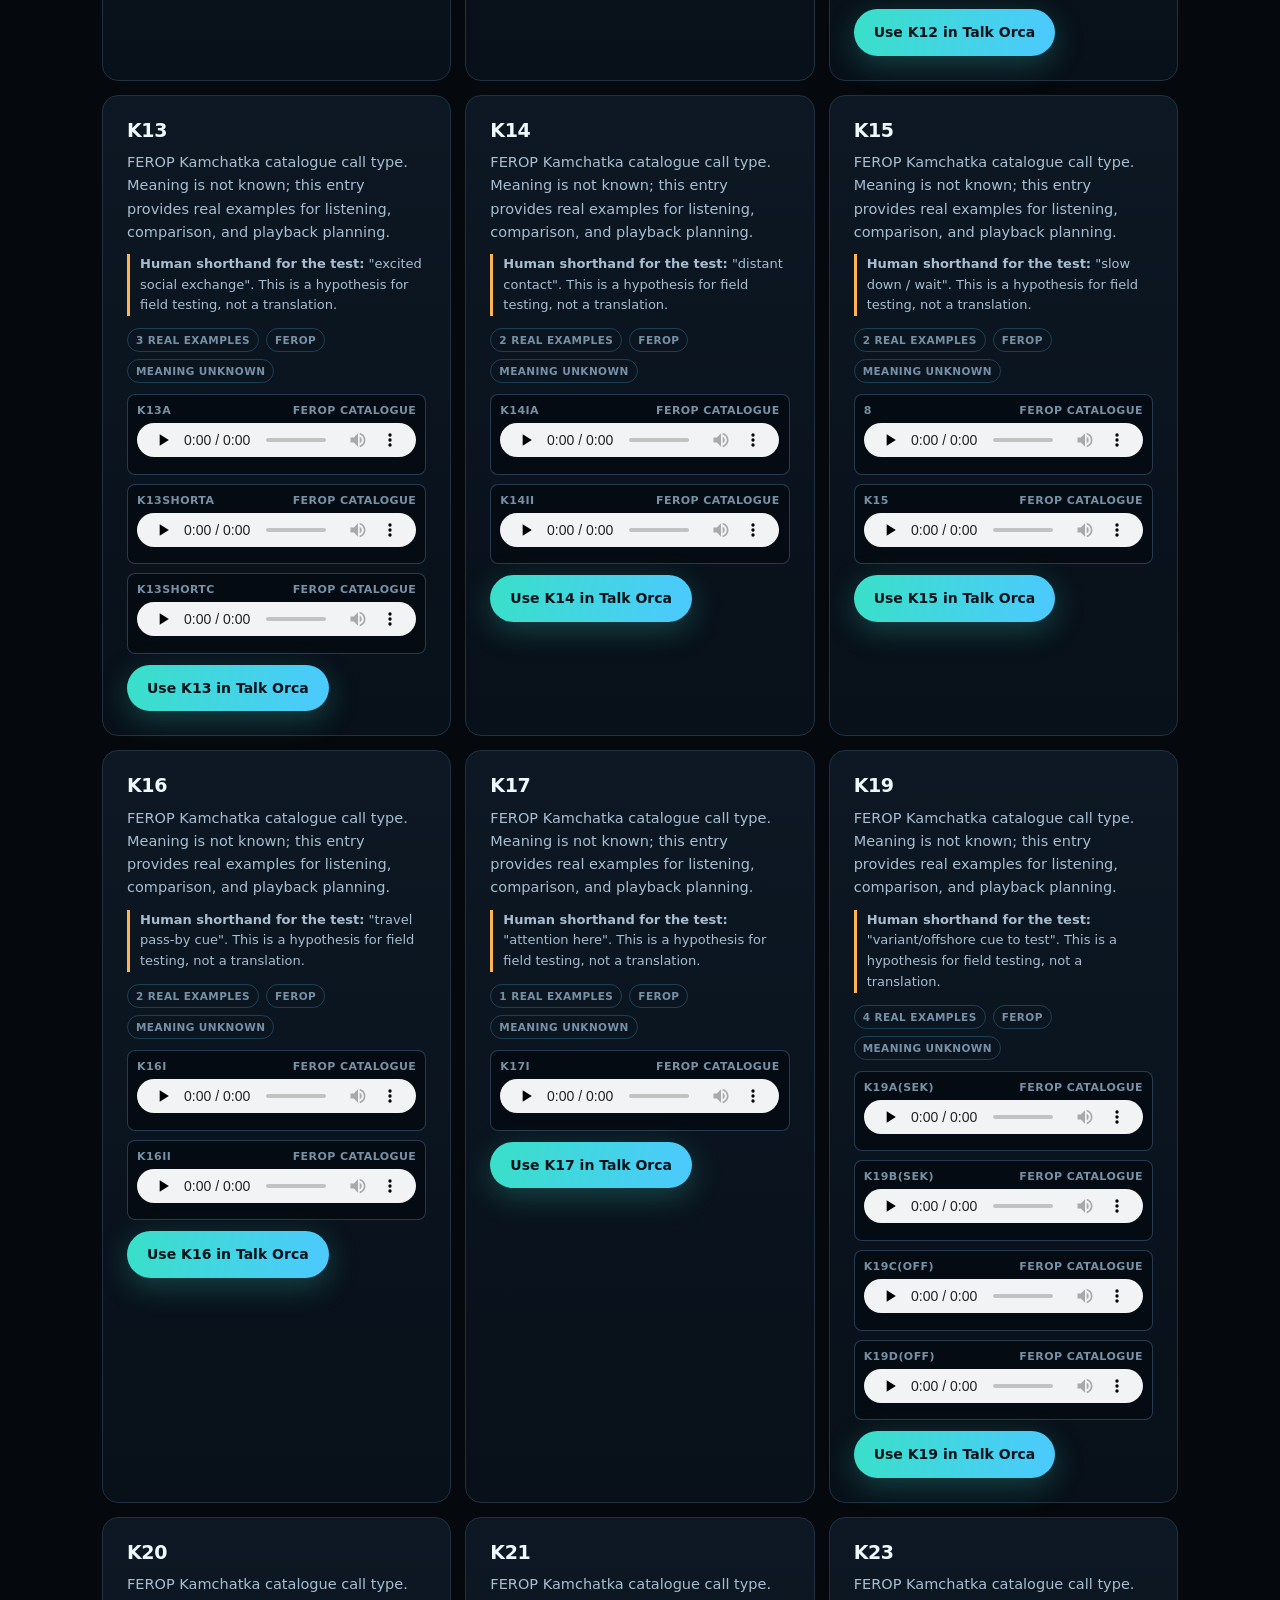
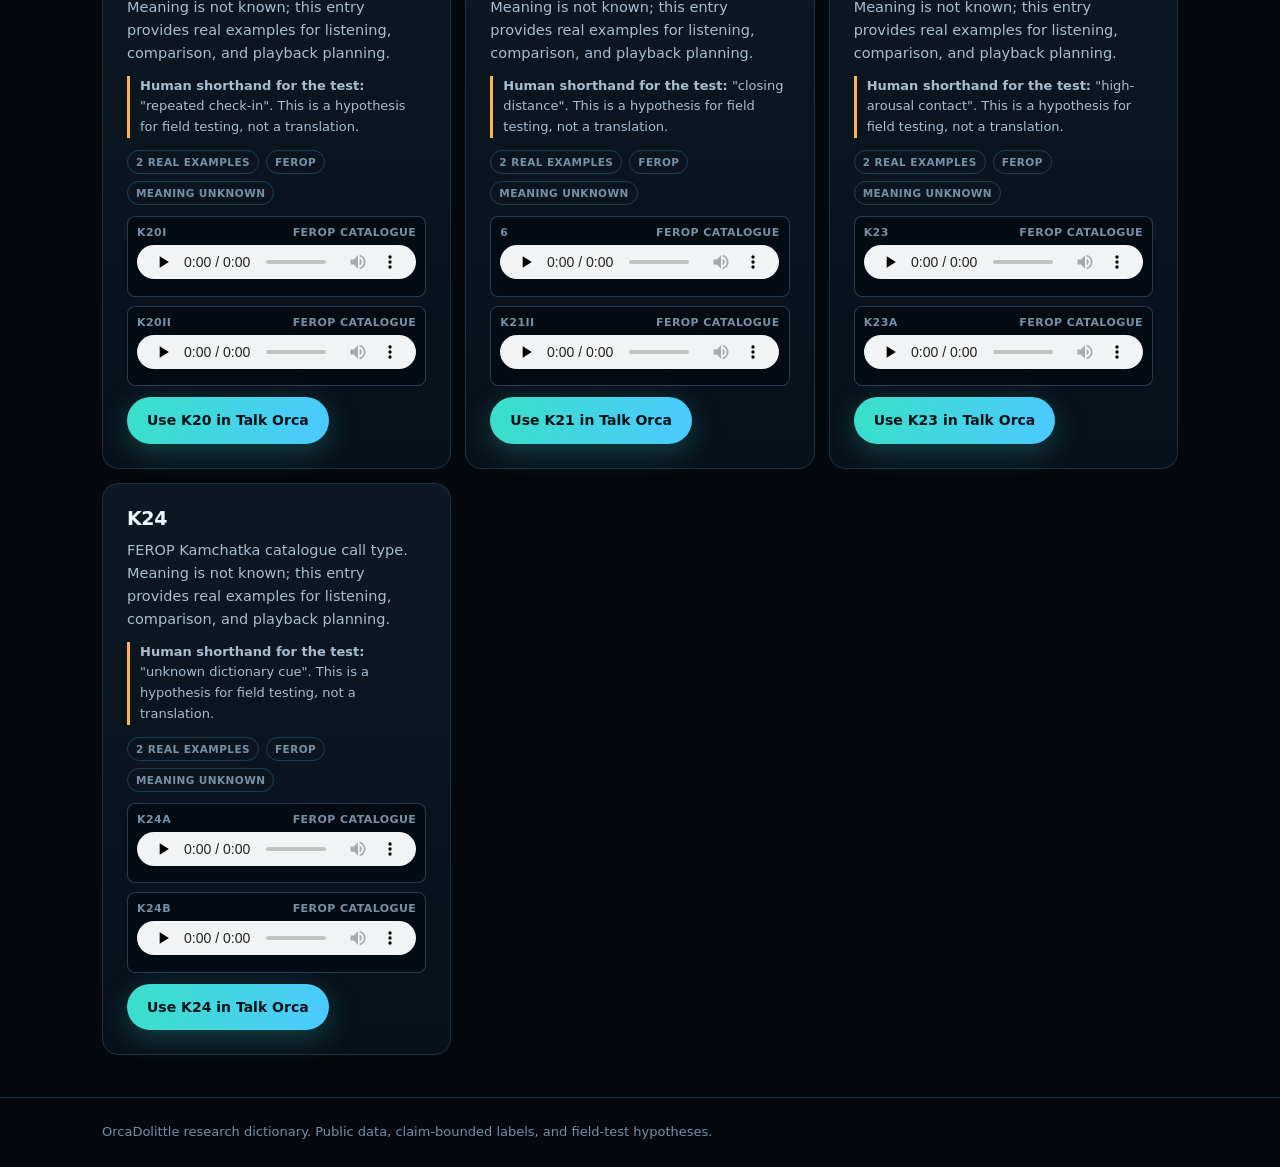
==== commit 1ddabe5a: "Align site navigation across pages" ====
--- a/site/dictionary.html
+++ b/site/dictionary.html
@@ -18,9 +18,10 @@
 nav .wrap{display:flex;align-items:center;justify-content:space-between;gap:18px;height:62px}
 .brand{display:flex;align-items:center;gap:10px;font-weight:800;letter-spacing:-.02em;color:var(--text)}
 .brand:hover{text-decoration:none}
-.dot{width:11px;height:11px;border-radius:50%;background:linear-gradient(135deg,var(--teal),var(--cyan));box-shadow:0 0 16px var(--teal)}
+.brand .dot{width:11px;height:11px;border-radius:50%;background:linear-gradient(135deg,var(--teal),var(--cyan));box-shadow:0 0 16px var(--teal)}
 .navlinks{display:flex;gap:24px;flex-wrap:wrap;align-items:center;font-size:14px;color:var(--dim)}
 .navlinks a{color:var(--dim)}.navlinks a:hover{color:var(--text);text-decoration:none}
+.navlinks a.active{color:var(--text)}
 .btn{display:inline-flex;align-items:center;justify-content:center;gap:8px;border:1px solid var(--line2);background:transparent;color:var(--text);border-radius:99px;padding:12px 20px;font-weight:700;font-size:14px;cursor:pointer;font-family:inherit;transition:.18s}
 .btn:hover{border-color:var(--teal);text-decoration:none;transform:translateY(-1px)}
 .btn.primary{background:linear-gradient(100deg,var(--teal),var(--cyan));border:0;color:#04121a;box-shadow:0 8px 30px rgba(57,224,200,.25)}
@@ -75,7 +76,8 @@
 .termrow b{color:var(--teal)}
 .termrow span{color:var(--dim);font-size:13.5px}
 footer{border-top:1px solid rgba(53,81,107,.55);margin-top:42px;color:var(--faint);font-size:13px;padding:24px 0}
-@media(max-width:860px){.stats{grid-template-columns:repeat(2,1fr)}.labelrow,.termrow{grid-template-columns:1fr}.navlinks{display:none}}
+@media(max-width:900px){.navlinks{display:none}}
+@media(max-width:860px){.stats{grid-template-columns:repeat(2,1fr)}.labelrow,.termrow{grid-template-columns:1fr}}
 @media(max-width:560px){.stats{grid-template-columns:1fr}.hero{min-height:76vh;padding-top:48px}.toolbar input{min-width:100%}}
 </style>
 </head>
@@ -83,10 +85,13 @@
 <nav><div class="wrap">
   <a class="brand" href="index.html"><span class="dot"></span> OrcaDolittle</a>
   <div class="navlinks">
-    <a href="index.html#talk">Talk Orca</a>
+    <a href="index.html#work">Science</a>
+    <a href="index.html#gallery">Results</a>
+    <a href="index.html#talk">Talk&nbsp;Orca</a>
+    <a class="active" aria-current="page" href="dictionary.html">Dictionary</a>
     <a href="index.html#field">Field kit</a>
-    <a href="#ferop">FEROP catalogue</a>
-    <a href="#labels">Model labels</a>
+    <a href="index.html#explore">Data</a>
+    <a href="index.html#refs">References</a>
   </div>
   <a class="btn primary" href="index.html#talk">Open tool</a>
 </div></nav>
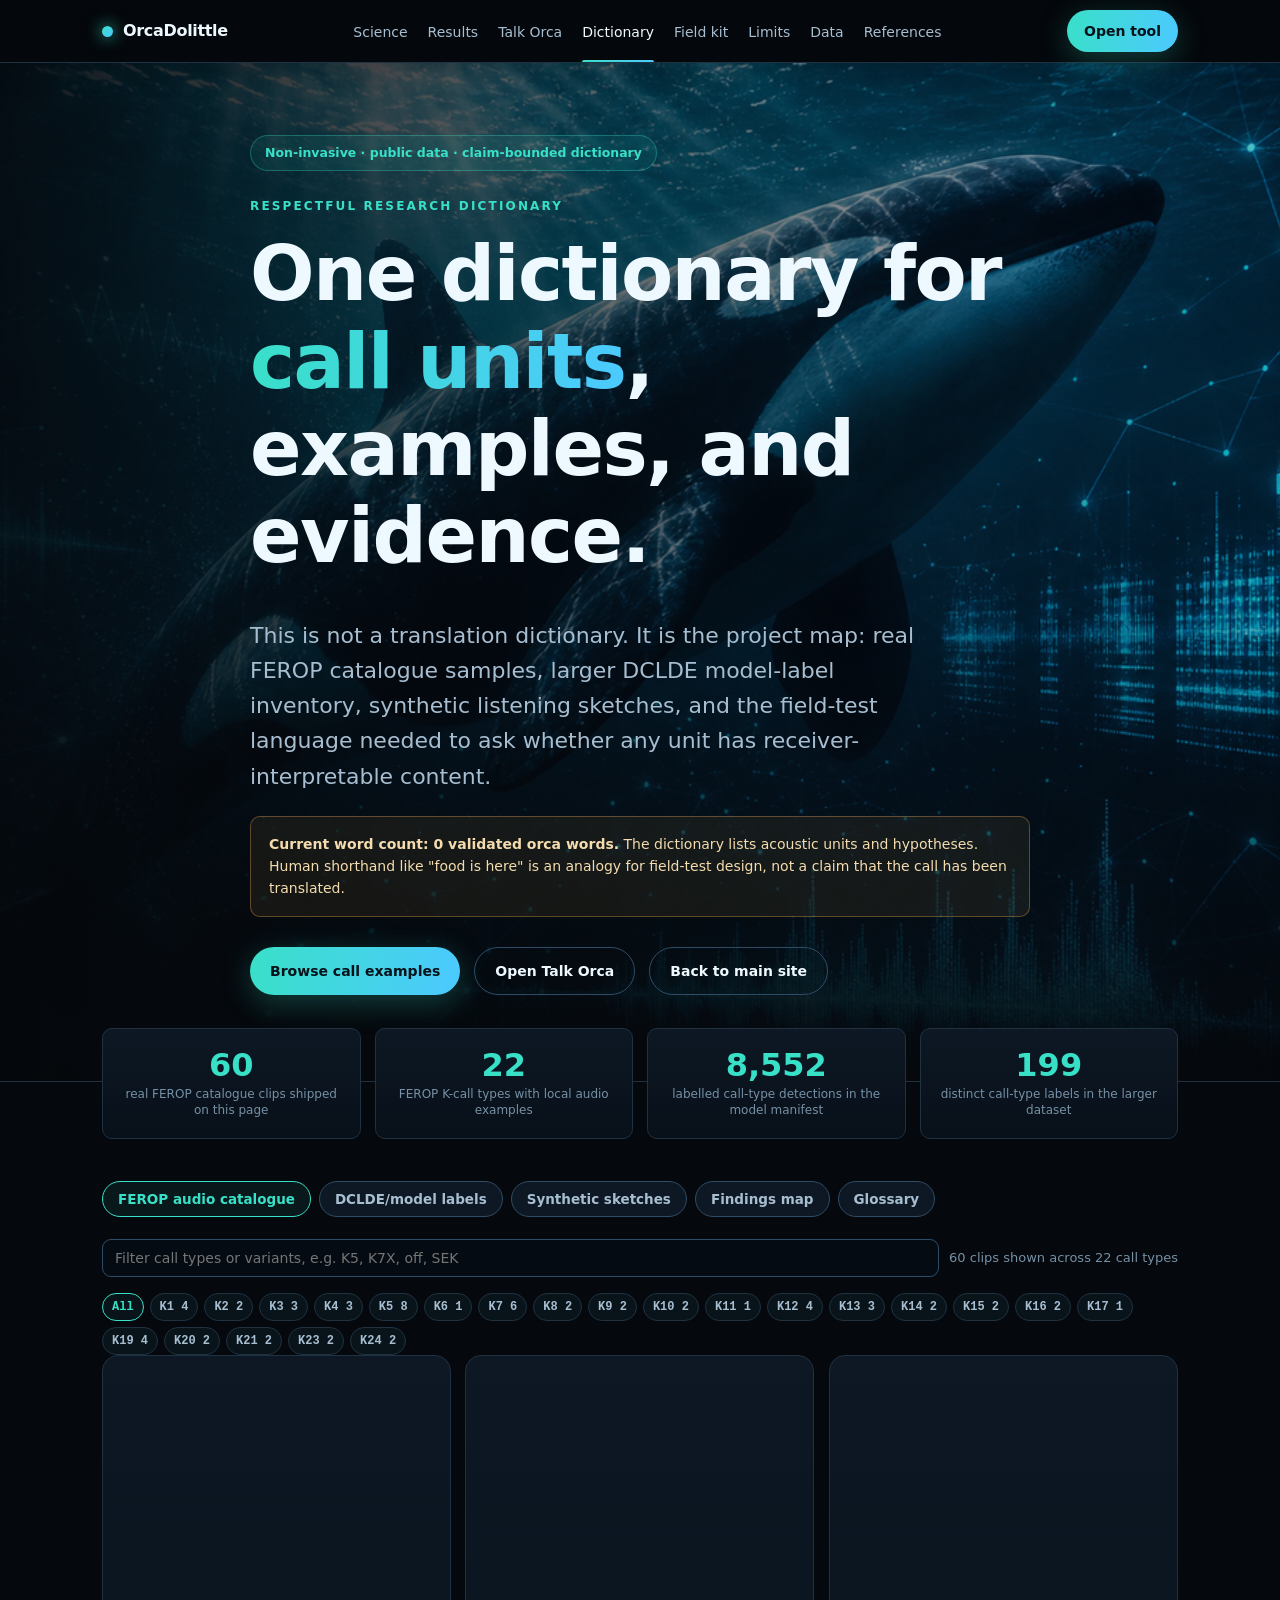
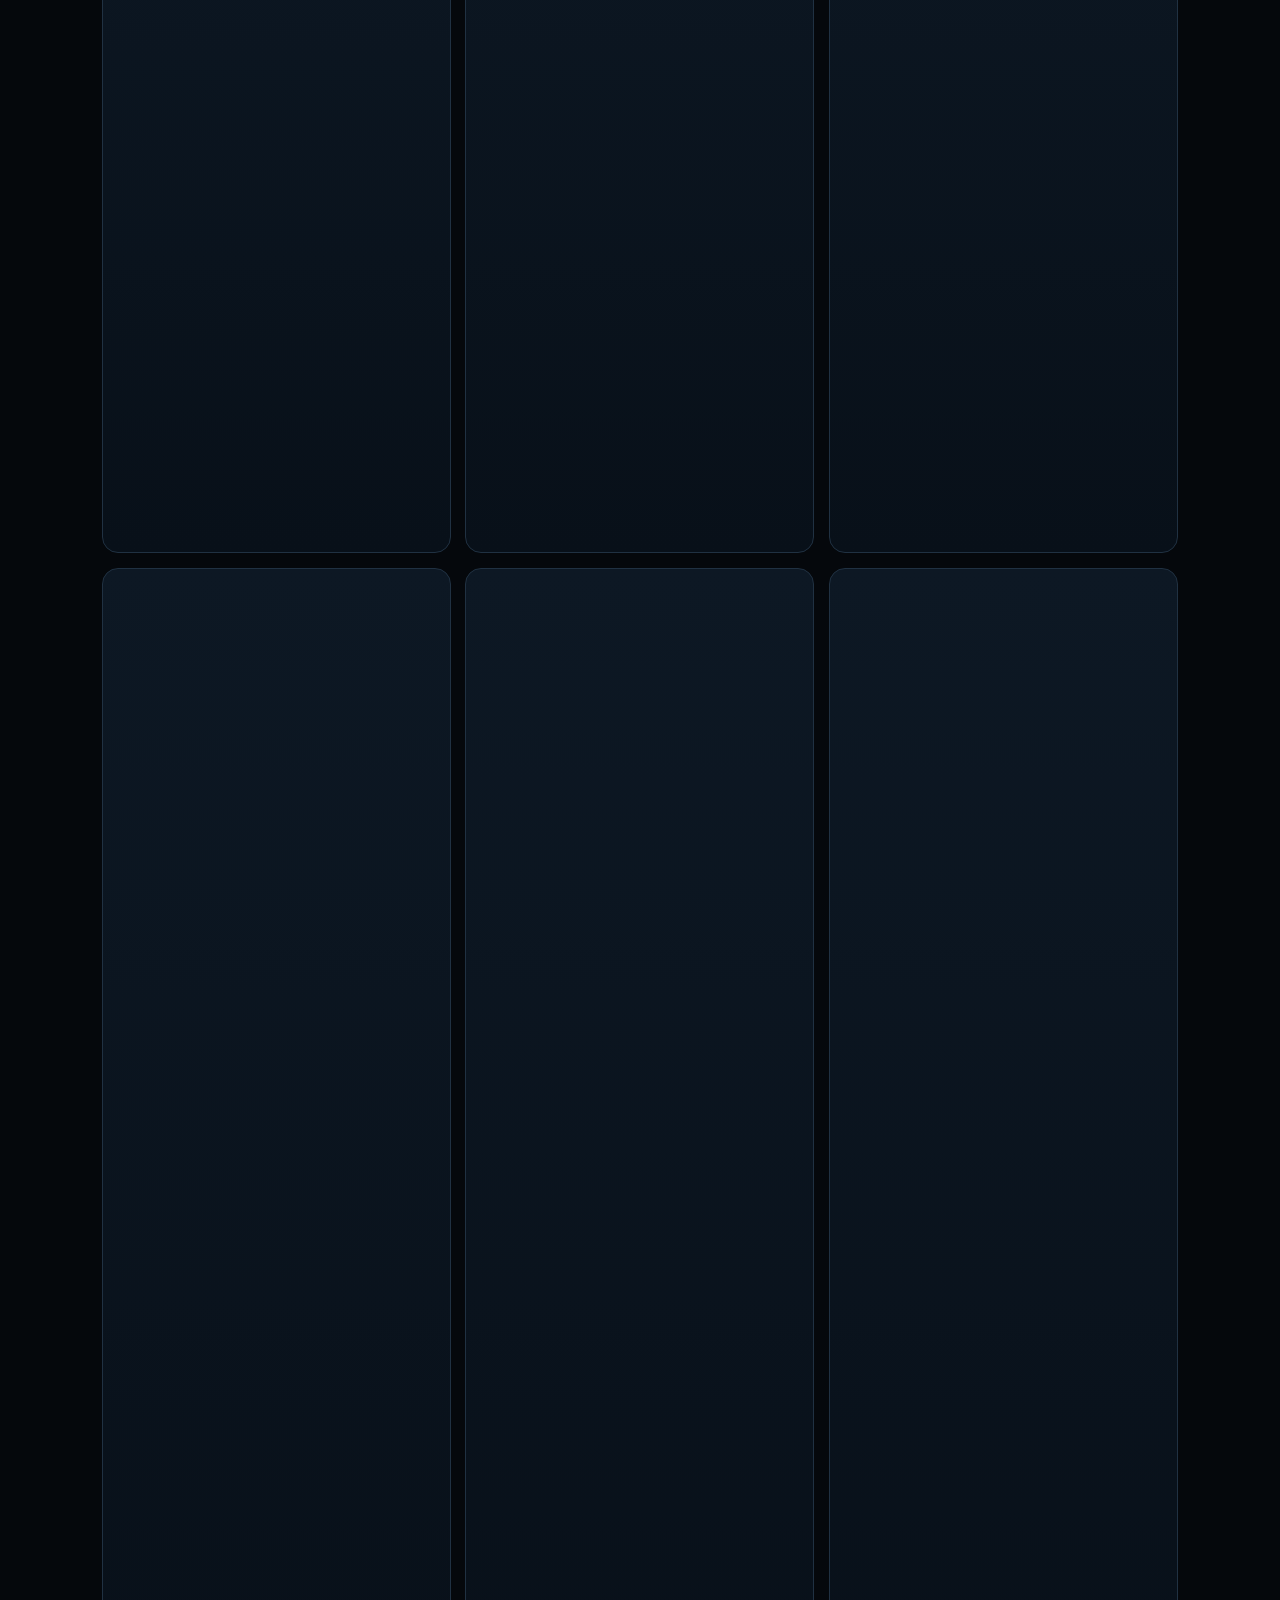
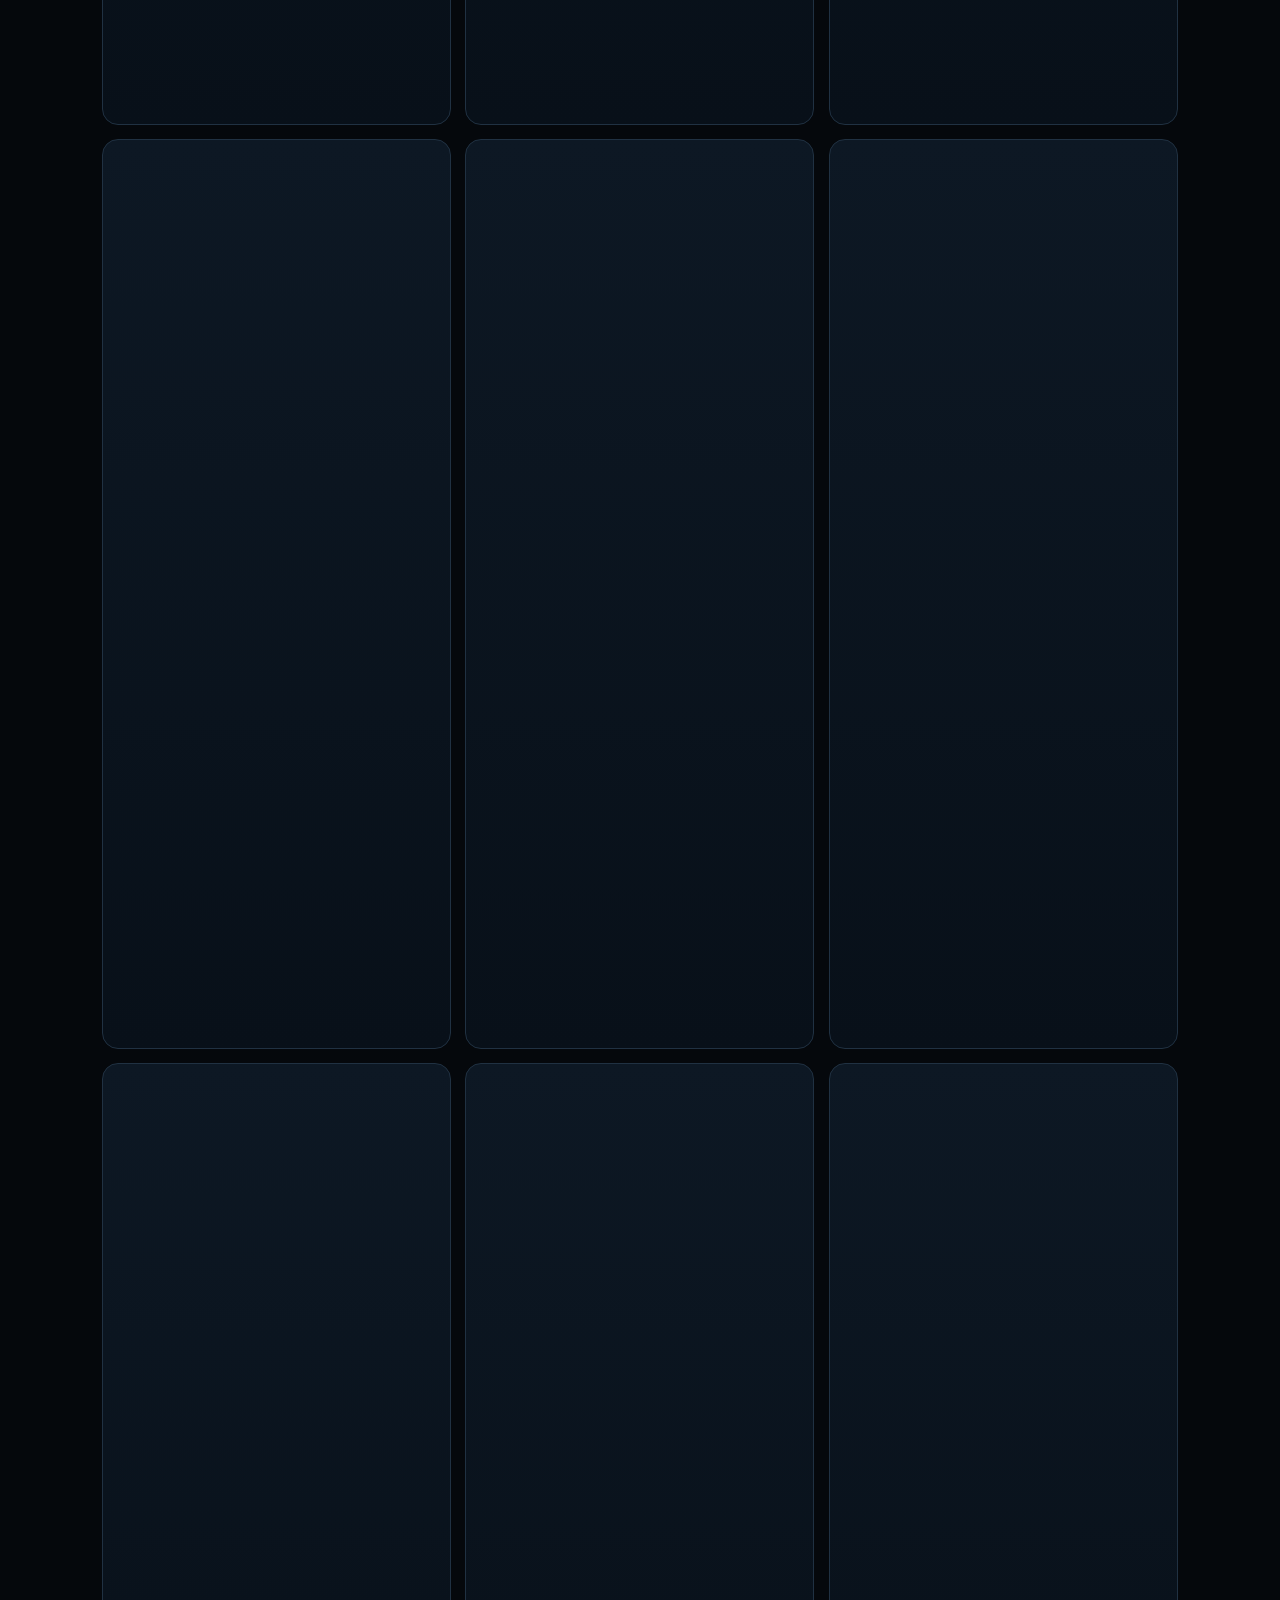
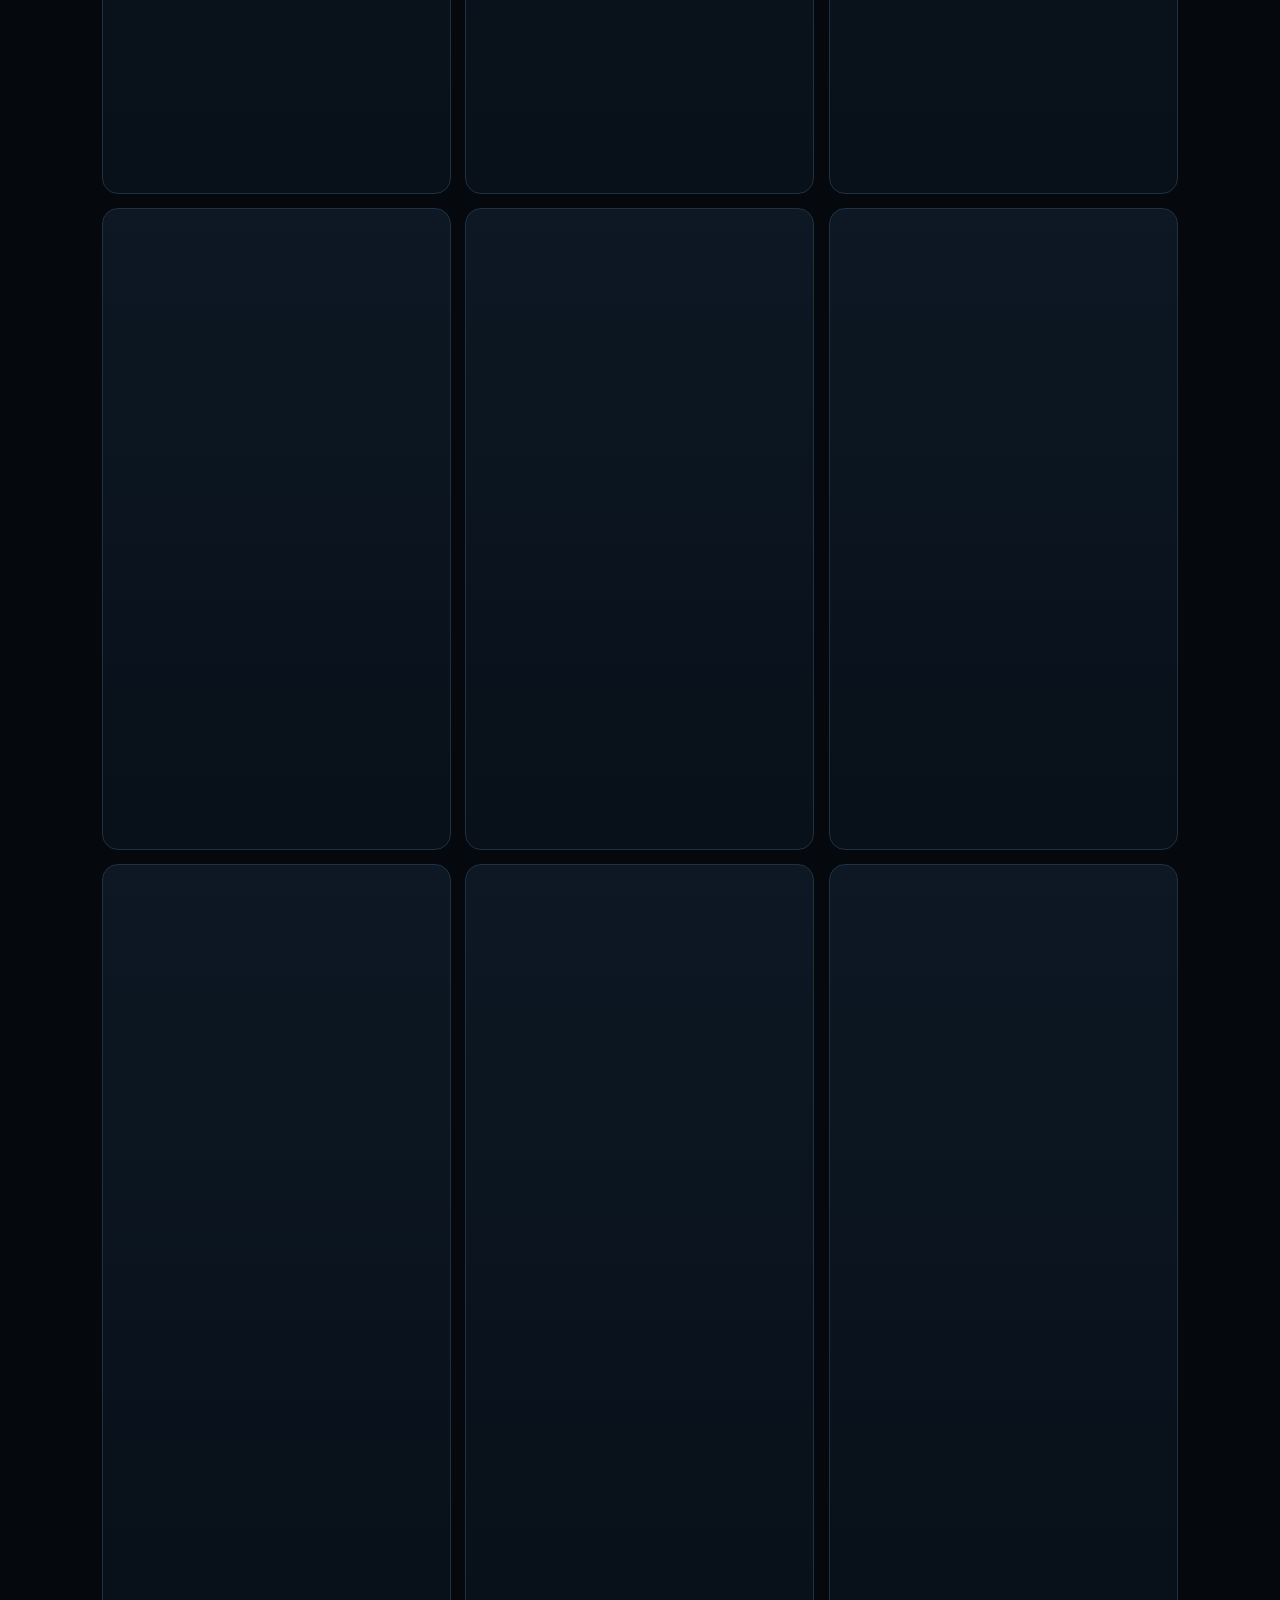
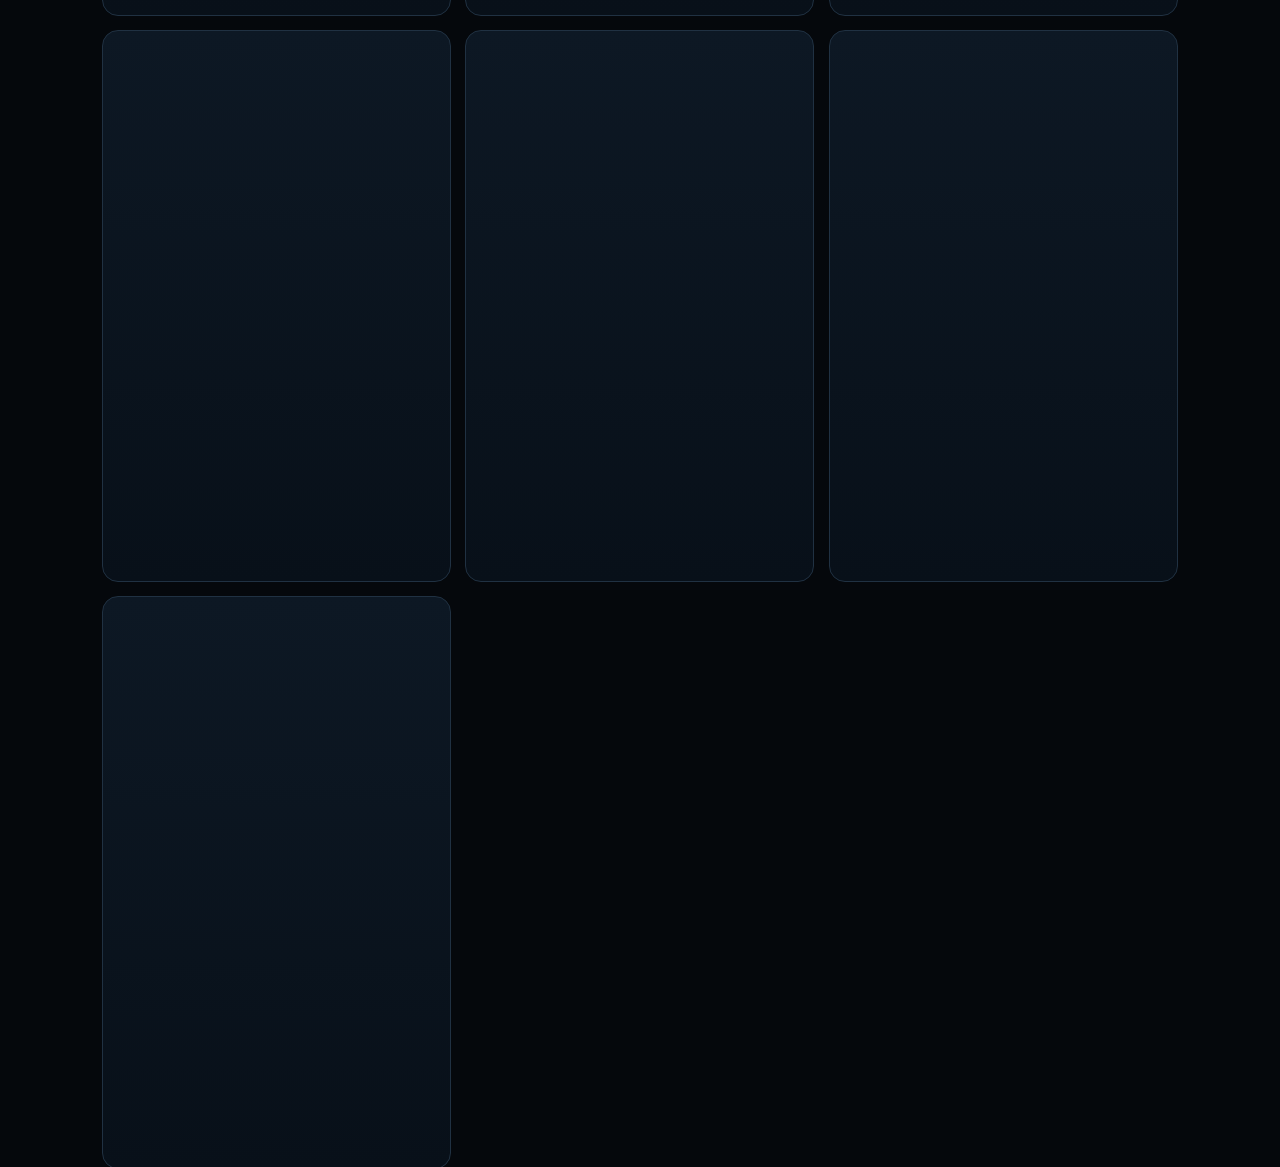
==== commit 4f957ac5: "Unify site navigation and speed up dictionary" ====
--- a/site/dictionary.html
+++ b/site/dictionary.html
@@ -53,6 +53,7 @@
 .panel.active{display:block}
 .grid{display:grid;grid-template-columns:repeat(auto-fit,minmax(285px,1fr));gap:14px}
 .card{border:1px solid var(--line);background:linear-gradient(180deg,var(--panel),var(--bg2));border-radius:var(--radius);padding:24px;min-width:0;transition:.2s}
+.panel .card{content-visibility:auto;contain-intrinsic-size:420px}
 .card:hover{border-color:var(--line2);transform:translateY(-2px)}
 .card p{margin:0 0 10px;color:var(--dim);font-size:14.5px}
 .meta{display:flex;gap:7px;flex-wrap:wrap;margin:9px 0}
@@ -80,20 +81,24 @@
 @media(max-width:860px){.stats{grid-template-columns:repeat(2,1fr)}.labelrow,.termrow{grid-template-columns:1fr}}
 @media(max-width:560px){.stats{grid-template-columns:1fr}.hero{min-height:76vh;padding-top:48px}.toolbar input{min-width:100%}}
 </style>
+<link rel="stylesheet" href="assets/site-nav.css" />
+<script defer src="assets/site-nav.js"></script>
 </head>
 <body>
-<nav><div class="wrap">
+<nav class="site-nav" data-site-nav aria-label="Primary"><div class="site-nav__inner wrap">
   <a class="brand" href="index.html"><span class="dot"></span> OrcaDolittle</a>
-  <div class="navlinks">
-    <a href="index.html#work">Science</a>
-    <a href="index.html#gallery">Results</a>
-    <a href="index.html#talk">Talk&nbsp;Orca</a>
-    <a class="active" aria-current="page" href="dictionary.html">Dictionary</a>
-    <a href="index.html#field">Field kit</a>
-    <a href="index.html#explore">Data</a>
-    <a href="index.html#refs">References</a>
+  <div class="navlinks" id="primary-nav">
+    <a data-section="work" href="index.html#work">Science</a>
+    <a data-section="gallery" href="index.html#gallery">Results</a>
+    <a data-section="talk" href="index.html#talk">Talk&nbsp;Orca</a>
+    <a data-page="dictionary" href="dictionary.html">Dictionary</a>
+    <a data-section="field" href="index.html#field">Field kit</a>
+    <a data-section="limits" href="index.html#limits">Limits</a>
+    <a data-section="explore" href="index.html#explore">Data</a>
+    <a data-section="refs" href="index.html#refs">References</a>
   </div>
-  <a class="btn primary" href="index.html#talk">Open tool</a>
+  <a class="btn primary nav-cta" href="index.html#talk">Open tool</a>
+  <button class="nav-toggle" type="button" aria-expanded="false" aria-controls="primary-nav" aria-label="Toggle navigation">Menu</button>
 </div></nav>
 
 <header class="hero"><video class="bgvid" autoplay muted loop playsinline poster="assets/hero_orca_16x9_reference.png"><source src="assets/hero_orca_veo_multi_loop.mp4" type="video/mp4" /></video><div class="bg"></div><div class="wrap">
@@ -158,7 +163,7 @@
       <div class="card"><h3>Call-type recovery</h3><p>14 SRKW call-type classes recover around 0.709 and 18 NRKW classes around 0.968 in site-controlled heads. This supports stable acoustic labels, not words.</p><div class="meta"><span>classification</span><span>site controlled</span></div></div>
       <div class="card"><h3>Production context</h3><p>DTAG calls predict movement-defined context: 0.770 for foraging vs non-foraging and 0.577 for three-way context, with individuals held out.</p><div class="meta"><span>production side</span><span>not receiver meaning</span></div></div>
       <div class="card"><h3>Playback response</h3><p>Published FEROP playback re-analysis shows same-pod replies and different-pod silence: 6/6 vs 0/6. The response tracks dialect membership, not content.</p><div class="meta"><span>receiver response</span><span>dialect</span></div></div>
-      <div class="card"><h3>Sequence structure</h3><p>SRKW sequences show information beyond first-order transitions. This is a prerequisite for richer coding, not proof of semantic phrases.</p><div class="meta"><span>structure</span><span>frontier</span></div></div>
+      <div class="card"><h3>Sequence structure</h3><p>SRKW sequences show information beyond first-order transitions. This is a prerequisite for richer coding, not evidence of semantic phrases.</p><div class="meta"><span>structure</span><span>frontier</span></div></div>
       <div class="card"><h3>What the dictionary can say</h3><p>It can say this is a named call type, this sample is a real catalogue recording, this synthetic file is a contour sketch, and this evidence supports a field-test design.</p><div class="meta"><span>safe claim</span></div></div>
       <div class="card"><h3>What it cannot say yet</h3><p>It cannot say K1 means hello, K7 means come here, or any other one-to-one word mapping. That is what a content-controlled playback study must test.</p><div class="meta"><span>0 words</span><span>no translation</span></div></div>
     </div>
@@ -170,7 +175,7 @@
       <div class="termrow"><b>Word</b><span>A receiver-interpretable unit with content. Current count in this project: zero validated words.</span></div>
       <div class="termrow"><b>Call type</b><span>A stereotyped acoustic category from a catalogue or model head. FEROP K-types and DCLDE labels are call types.</span></div>
       <div class="termrow"><b>Variant</b><span>A catalogue example or subform within a call type, such as K5i, K5ii, or K7X.</span></div>
-      <div class="termrow"><b>Dialect</b><span>Group- or pod-linked call structure. The strongest playback response evidence here is dialect-sensitive response.</span></div>
+      <div class="termrow"><b>Dialect</b><span>Group- or pod-linked call structure. The playback response evidence here is dialect-sensitive response.</span></div>
       <div class="termrow"><b>Production context</b><span>What the vocalizing whale was doing when the call was recorded. This is not the same as what a listener understands.</span></div>
       <div class="termrow"><b>Receiver response</b><span>What a whale does after hearing a broadcast. This is the evidence needed to move from call structure toward meaning.</span></div>
       <div class="termrow"><b>Synthetic contour</b><span>A generated audio sketch for listening and UI demonstration. It is not a validated orca vocalization.</span></div>
@@ -251,9 +256,24 @@
   FEROP.forEach(x=>{if(!map.has(x.type))map.set(x.type,[]);map.get(x.type).push(x);});
   return [...map.entries()].sort((a,b)=>natural(a[0],b[0]));
 }
+const FEROP_GROUPS=byType();
+const audioObserver='IntersectionObserver' in window?new IntersectionObserver(entries=>{
+  entries.forEach(entry=>{
+    if(!entry.isIntersecting)return;
+    const audio=entry.target;
+    if(audio.dataset.src&&!audio.src)audio.src=audio.dataset.src;
+    audioObserver.unobserve(audio);
+  });
+},{rootMargin:'600px 0px'}):null;
+function observeAudio(root){
+  root.querySelectorAll('audio[data-src]').forEach(audio=>{
+    if(audioObserver)audioObserver.observe(audio);
+    else audio.src=audio.dataset.src;
+  });
+}
 function renderTypeBar(){
   const bar=document.getElementById('typeBar');
-  bar.innerHTML='<button class="typepill active" type="button" data-type="">All</button>'+byType().map(([type,rows])=>'<button class="typepill" type="button" data-type="'+esc(type)+'">'+esc(type)+' <span>'+rows.length+'</span></button>').join('');
+  bar.innerHTML='<button class="typepill active" type="button" data-type="">All</button>'+FEROP_GROUPS.map(([type,rows])=>'<button class="typepill" type="button" data-type="'+esc(type)+'">'+esc(type)+' <span>'+rows.length+'</span></button>').join('');
   bar.addEventListener('click',e=>{
     const b=e.target.closest('.typepill'); if(!b)return;
     document.querySelectorAll('.typepill').forEach(x=>x.classList.toggle('active',x===b));
@@ -267,32 +287,46 @@
 }
 function renderFerop(){
   const q=document.getElementById('feropSearch').value.trim().toLowerCase();
-  const groups=byType().map(([type,rows])=>[type,rows.filter(r=>(type+' '+r.variant+' '+r.file).toLowerCase().includes(q))]).filter(([type,rows])=>rows.length&&(type.toLowerCase().includes(q)||rows.length));
+  const groups=FEROP_GROUPS.map(([type,rows])=>[type,rows.filter(r=>(type+' '+r.variant+' '+r.file).toLowerCase().includes(q))]).filter(([,rows])=>rows.length);
   const grid=document.getElementById('feropGrid');
   const total=groups.reduce((a,g)=>a+g[1].length,0);
   document.getElementById('feropCount').textContent=total+' clips shown across '+groups.length+' call types';
   grid.innerHTML=groups.map(([type,rows])=>{
     const talk='<a class="btn primary" href="index.html?call='+encodeURIComponent(type)+'#talk">Use '+esc(type)+' in Talk Orca</a>';
-    const samples=rows.map(r=>'<div class="sample"><div class="shead"><span>'+esc(r.variant)+'</span><span>FEROP catalogue</span></div><audio controls preload="none" src="'+esc('assets/calls/ferop_catalogue/'+encodeURIComponent(r.file))+'"></audio></div>').join('');
+    const samples=rows.map(r=>'<div class="sample"><div class="shead"><span>'+esc(r.variant)+'</span><span>FEROP catalogue</span></div><audio controls preload="none" data-src="'+esc('assets/calls/ferop_catalogue/'+encodeURIComponent(r.file))+'"></audio></div>').join('');
     return '<article class="card"><h3>'+esc(type)+'</h3><p>FEROP Kamchatka catalogue call type. Meaning is not known; this entry provides real examples for listening, comparison, and playback planning.</p>'+humanLine(type)+'<div class="meta"><span>'+rows.length+' real examples</span><span>FEROP</span><span>meaning unknown</span></div><div class="samples">'+samples+'</div><div style="margin-top:11px">'+talk+'</div></article>';
   }).join('');
+  observeAudio(grid);
 }
 function renderLabels(){
   document.getElementById('labelTable').innerHTML=MODEL_LABELS.map(([type,count,fam])=>'<div class="labelrow"><b>'+esc(type)+'</b><span>'+count+' detections</span><span>'+esc(fam)+' label. Classification target, not translated content.</span></div>').join('');
 }
 function renderSynthetic(){
-  document.getElementById('syntheticGrid').innerHTML=SYNTH.map(([name,src,text])=>'<article class="card"><h3>'+esc(name)+'</h3><p>'+esc(text)+'</p><div class="meta"><span>synthetic</span><span>not evidence</span></div><div class="sample"><div class="shead"><span>sample</span><span>audition only</span></div><audio controls preload="none" src="'+esc(src)+'"></audio></div></article>').join('');
-}
-document.querySelectorAll('.tab').forEach(b=>b.addEventListener('click',()=>{
-  const key=b.dataset.tab;
-  document.querySelectorAll('.tab').forEach(x=>x.classList.toggle('active',x===b));
+  const grid=document.getElementById('syntheticGrid');
+  grid.innerHTML=SYNTH.map(([name,src,text])=>'<article class="card"><h3>'+esc(name)+'</h3><p>'+esc(text)+'</p><div class="meta"><span>synthetic</span><span>not evidence</span></div><div class="sample"><div class="shead"><span>sample</span><span>audition only</span></div><audio controls preload="none" data-src="'+esc(src)+'"></audio></div></article>').join('');
+  observeAudio(grid);
+}
+const renderedPanels=new Set(['ferop']);
+function activateTab(key,updateHash=true){
+  const button=document.querySelector('.tab[data-tab="'+CSS.escape(key)+'"]');
+  if(!button)return;
+  if(key==='labels'&&!renderedPanels.has(key))renderLabels();
+  if(key==='synthetic'&&!renderedPanels.has(key))renderSynthetic();
+  renderedPanels.add(key);
+  document.querySelectorAll('.tab').forEach(x=>x.classList.toggle('active',x===button));
   document.querySelectorAll('.panel').forEach(p=>p.classList.toggle('active',p.dataset.panel===key));
-  history.replaceState(null,'','#'+key);
-}));
-document.getElementById('feropSearch').addEventListener('input',renderFerop);
-renderTypeBar(); renderFerop(); renderLabels(); renderSynthetic();
+  button.classList.add('active');
+  if(updateHash)history.replaceState(null,'','#'+key);
+}
+document.querySelectorAll('.tab').forEach(button=>button.addEventListener('click',()=>activateTab(button.dataset.tab)));
+let searchFrame=0;
+document.getElementById('feropSearch').addEventListener('input',()=>{
+  cancelAnimationFrame(searchFrame);
+  searchFrame=requestAnimationFrame(renderFerop);
+});
+renderTypeBar(); renderFerop();
 const initial=location.hash.slice(1);
-if(initial){const tab=document.querySelector('.tab[data-tab="'+CSS.escape(initial)+'"]'); if(tab)tab.click();}
+if(initial)activateTab(initial,false);
 </script>
 </body>
 </html>
--- a/site/assets/site-nav.css
+++ b/site/assets/site-nav.css
@@ -0,0 +1,127 @@
+.site-nav{
+  position:sticky;
+  top:0;
+  z-index:50;
+  background:rgba(5,8,12,.92);
+  border-bottom:1px solid var(--border,var(--line,#203142));
+  box-shadow:0 8px 28px rgba(0,0,0,.16);
+  -webkit-backdrop-filter:blur(14px);
+  backdrop-filter:blur(14px);
+  isolation:isolate;
+}
+.site-nav .site-nav__inner{
+  position:relative;
+  display:flex;
+  align-items:center;
+  justify-content:space-between;
+  gap:18px;
+  width:100%;
+  max-width:var(--maxw,var(--max,1120px));
+  height:62px;
+  margin:0 auto;
+  padding:0 22px;
+}
+.site-nav .brand{
+  display:flex;
+  flex:0 0 auto;
+  align-items:center;
+  gap:10px;
+  color:var(--text);
+  font-weight:800;
+  letter-spacing:-.02em;
+  white-space:nowrap;
+}
+.site-nav .brand:hover{text-decoration:none}
+.site-nav .brand .dot{
+  width:11px;
+  height:11px;
+  border-radius:50%;
+  background:linear-gradient(135deg,var(--teal),var(--cyan));
+  box-shadow:0 0 16px var(--teal);
+}
+.site-nav .navlinks{
+  display:flex;
+  min-width:0;
+  align-items:center;
+  justify-content:center;
+  gap:20px;
+  color:var(--dim);
+  font-size:14px;
+}
+.site-nav .navlinks a{
+  position:relative;
+  padding:20px 0 18px;
+  color:var(--dim);
+  line-height:24px;
+  text-decoration:none;
+  white-space:nowrap;
+}
+.site-nav .navlinks a:hover,
+.site-nav .navlinks a.active{color:var(--text)}
+.site-nav .navlinks a::after{
+  content:"";
+  position:absolute;
+  right:0;
+  bottom:0;
+  left:0;
+  height:2px;
+  border-radius:2px 2px 0 0;
+  background:linear-gradient(90deg,var(--teal),var(--cyan));
+  opacity:0;
+  transform:scaleX(.35);
+  transition:opacity .16s ease,transform .16s ease;
+}
+.site-nav .navlinks a.active::after{opacity:1;transform:scaleX(1)}
+.site-nav .nav-cta{
+  flex:0 0 auto;
+  justify-content:center;
+  padding:10px 17px;
+  border:0;
+}
+.site-nav .nav-toggle{
+  display:none;
+  align-items:center;
+  justify-content:center;
+  width:42px;
+  height:42px;
+  padding:0;
+  border:1px solid var(--border2,var(--line2,#2f4c66));
+  border-radius:11px;
+  background:#07101a;
+  color:var(--text);
+  cursor:pointer;
+  font:800 12px var(--sans);
+}
+.site-nav .nav-toggle:hover{border-color:var(--teal);color:var(--teal)}
+@media(max-width:980px){
+  .site-nav .site-nav__inner{gap:10px}
+  .site-nav .nav-toggle{display:inline-flex}
+  .site-nav .nav-cta{margin-left:auto}
+  .site-nav .navlinks{
+    display:none;
+    position:absolute;
+    top:calc(100% - 1px);
+    right:16px;
+    left:16px;
+    grid-template-columns:repeat(2,minmax(0,1fr));
+    gap:4px;
+    padding:10px;
+    border:1px solid var(--border2,var(--line2,#2f4c66));
+    border-radius:0 0 14px 14px;
+    background:#081019;
+    box-shadow:0 18px 40px rgba(0,0,0,.42);
+  }
+  .site-nav .navlinks.open{display:grid}
+  .site-nav .navlinks a{padding:10px 12px;border-radius:8px;line-height:20px}
+  .site-nav .navlinks a:hover,
+  .site-nav .navlinks a.active{background:rgba(57,224,200,.08);color:var(--text)}
+  .site-nav .navlinks a::after{display:none}
+}
+@media(max-width:560px){
+  .site-nav .site-nav__inner{padding:0 16px}
+  .site-nav .nav-cta{display:none}
+  .site-nav .nav-toggle{margin-left:auto}
+}
+@media(prefers-reduced-motion:reduce){
+  .site-nav .navlinks a::after{transition:none}
+}
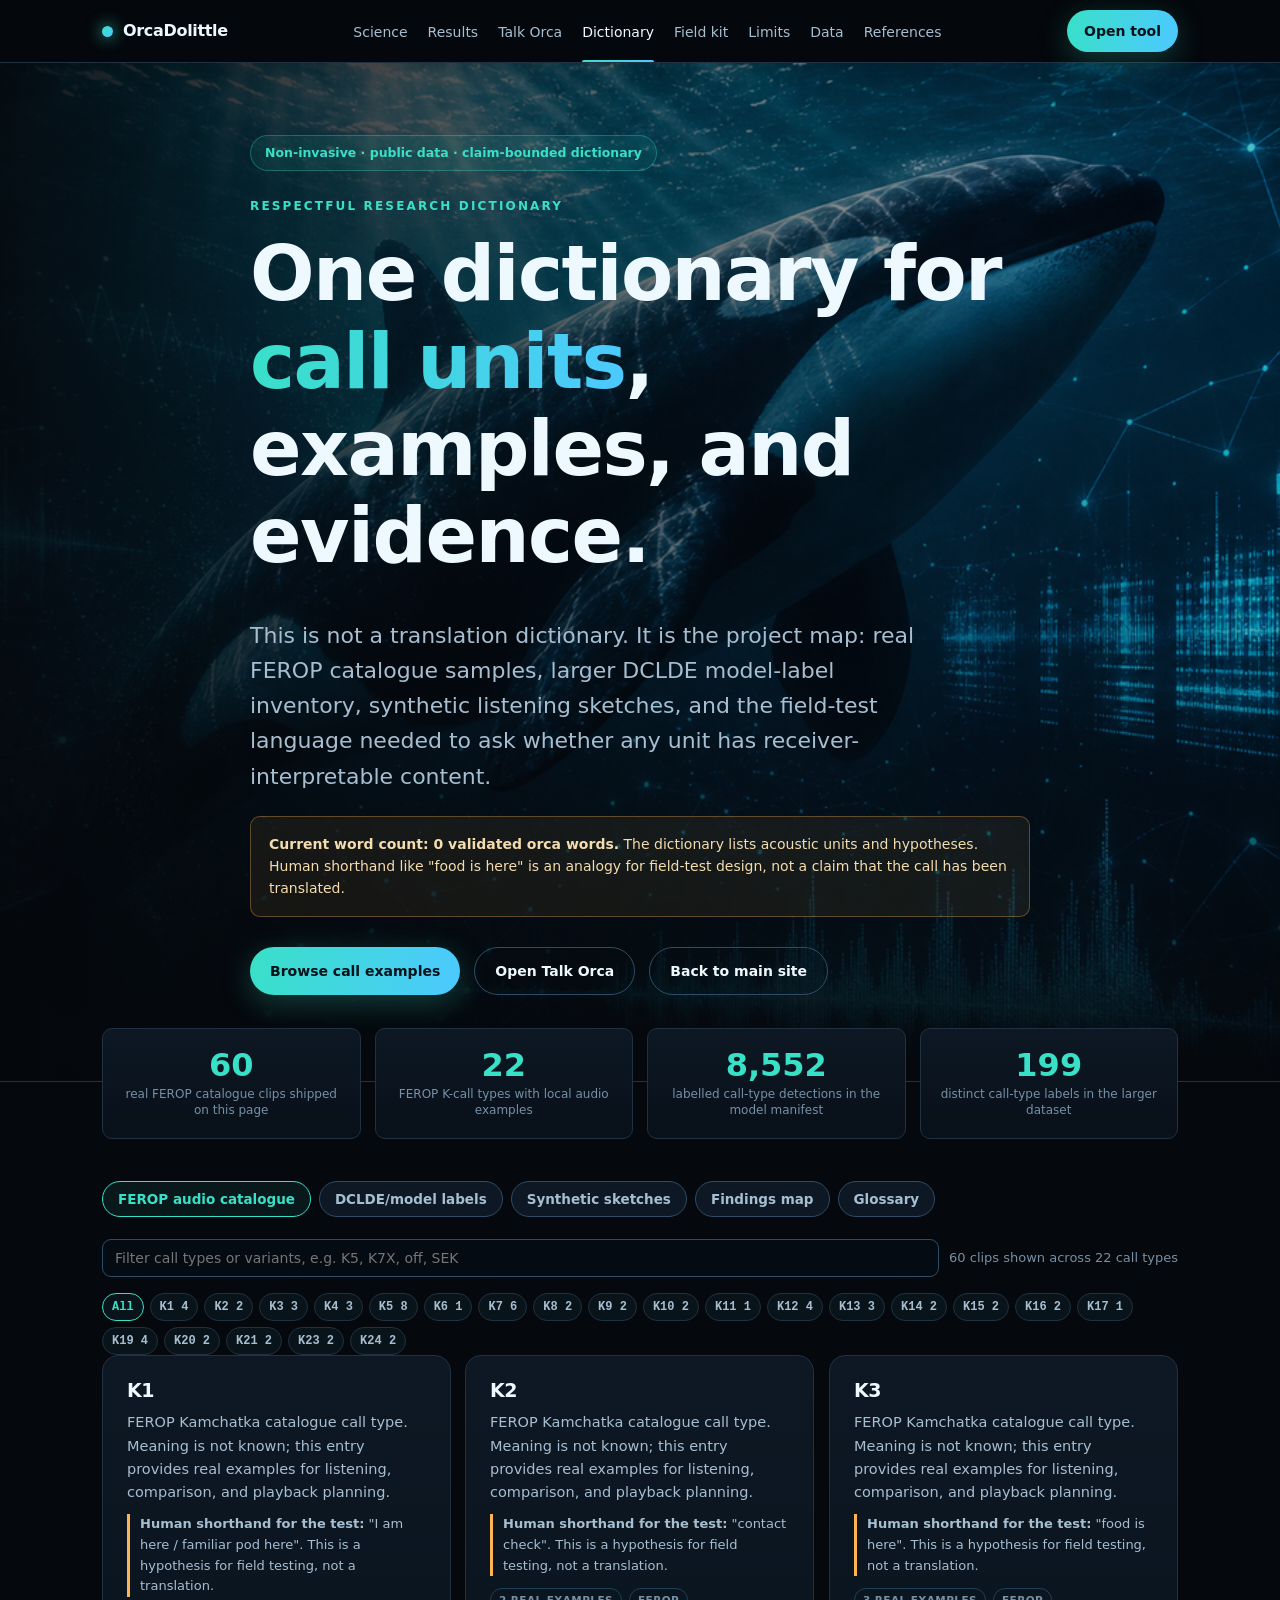
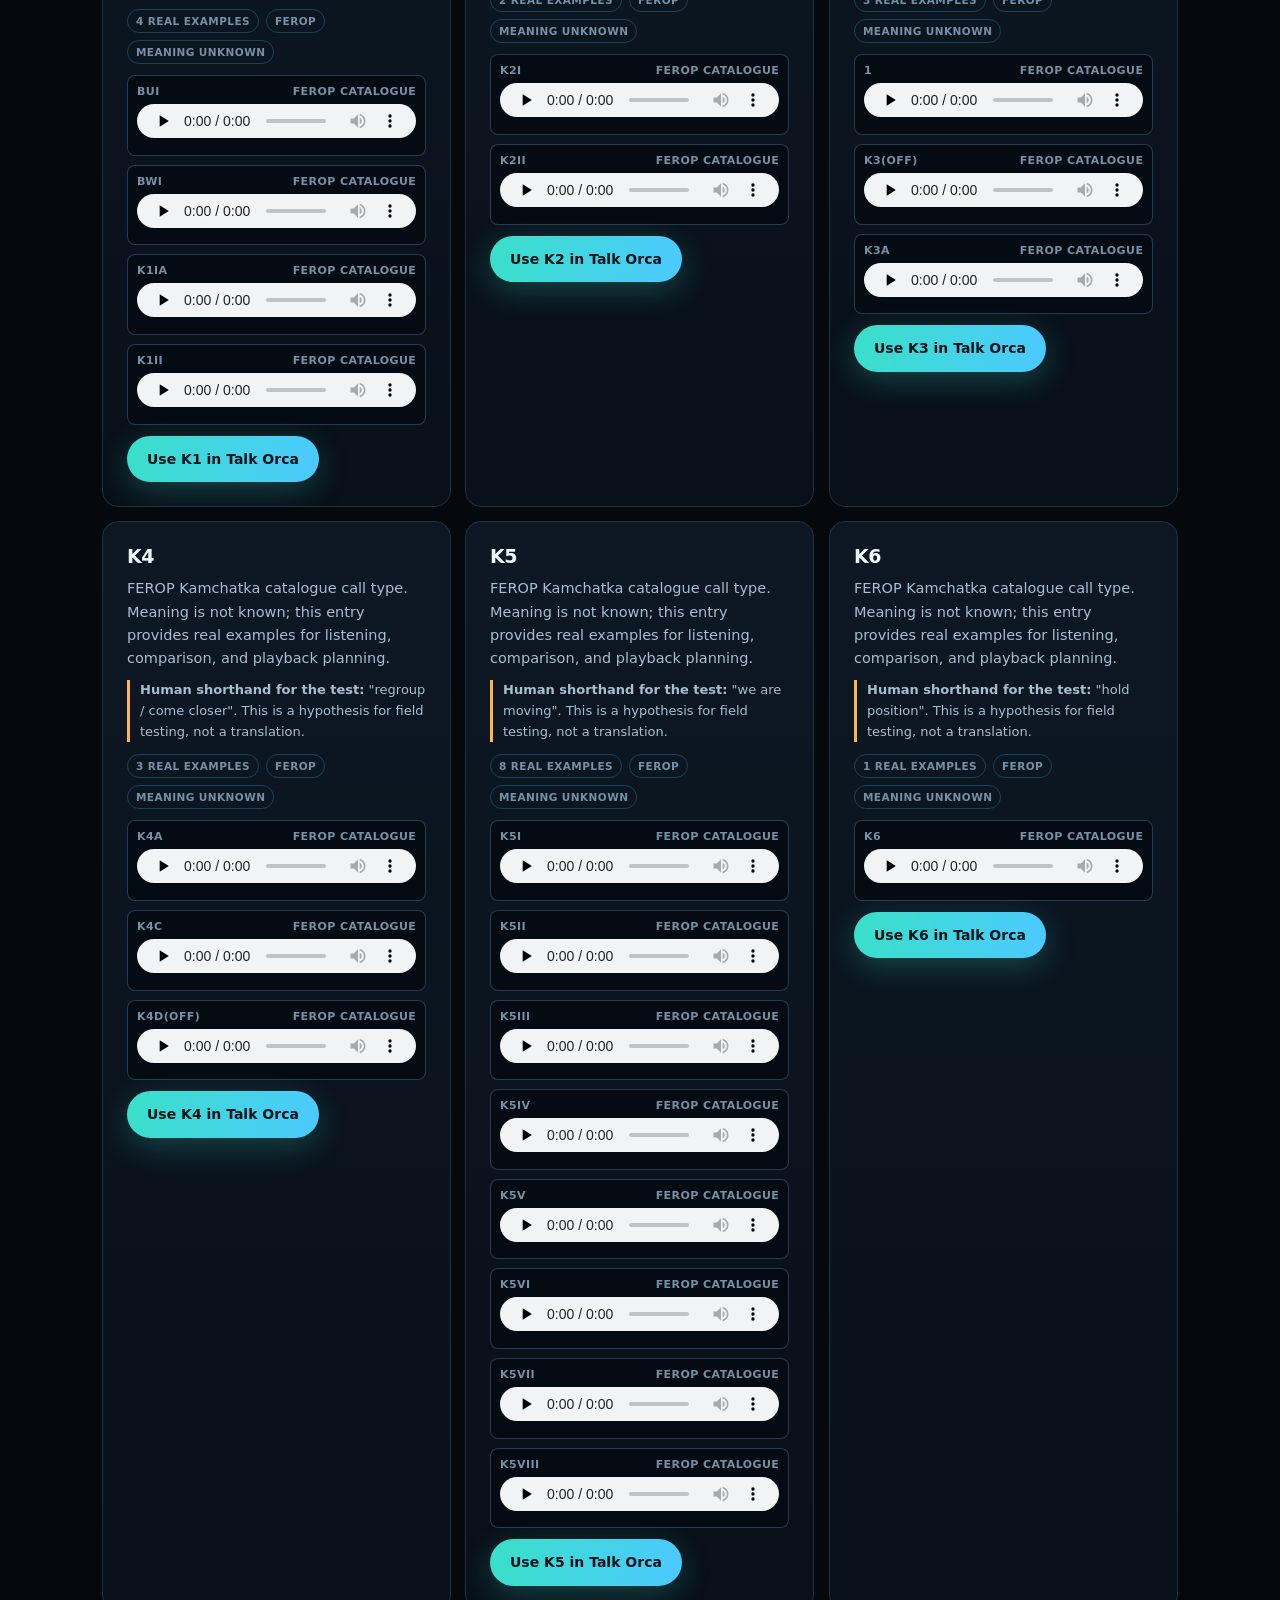
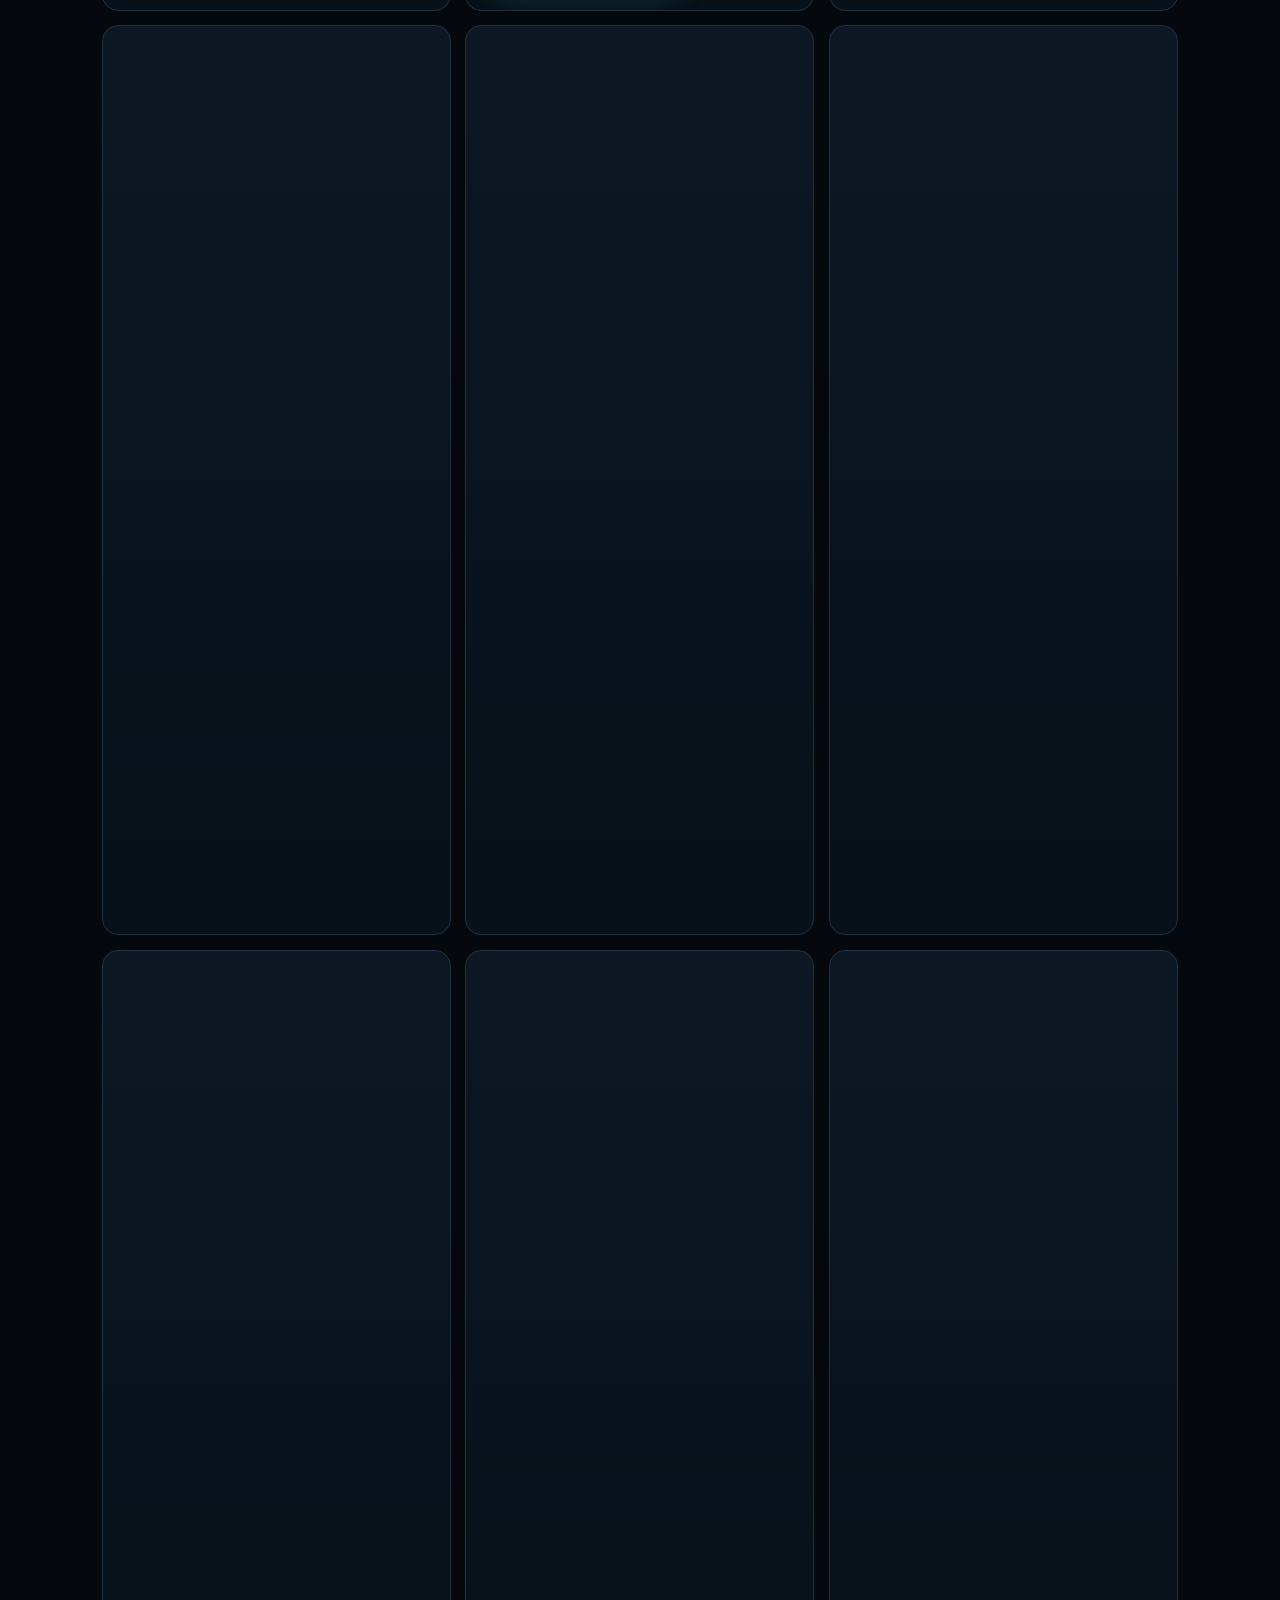
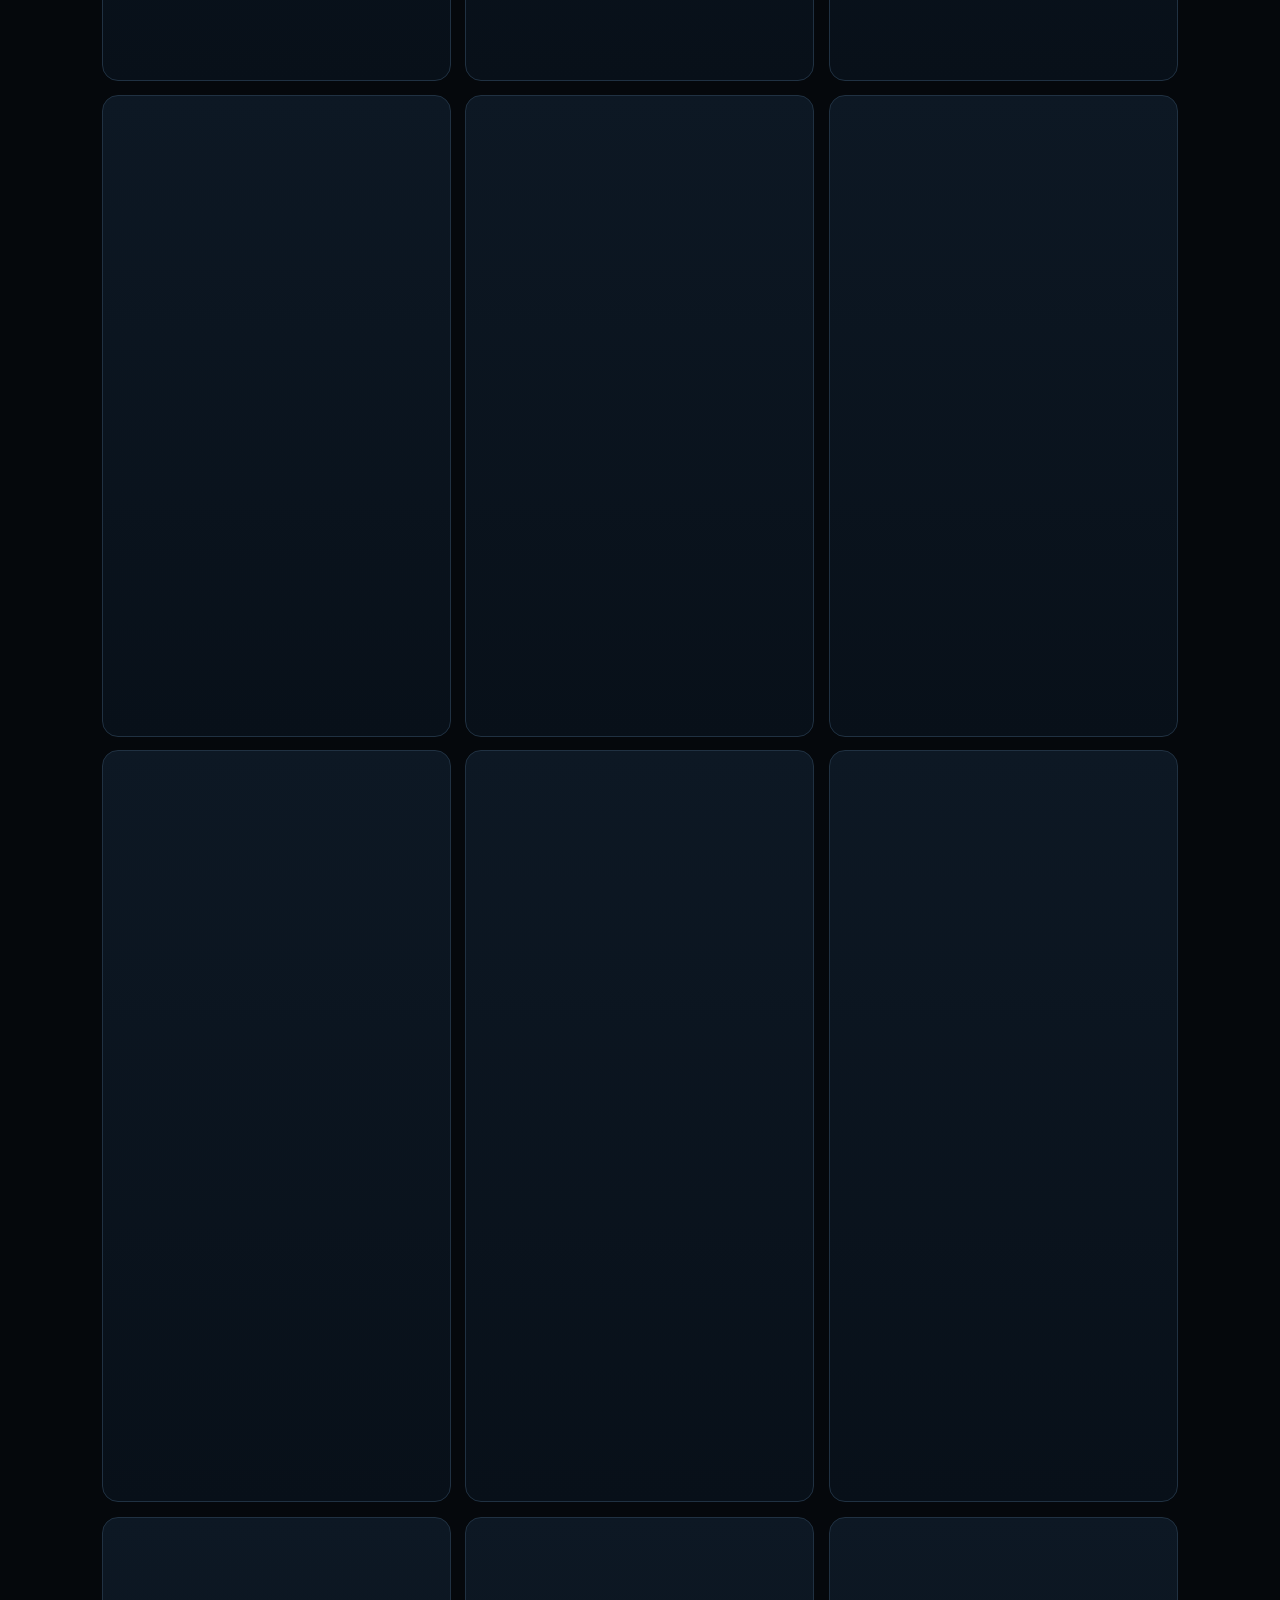
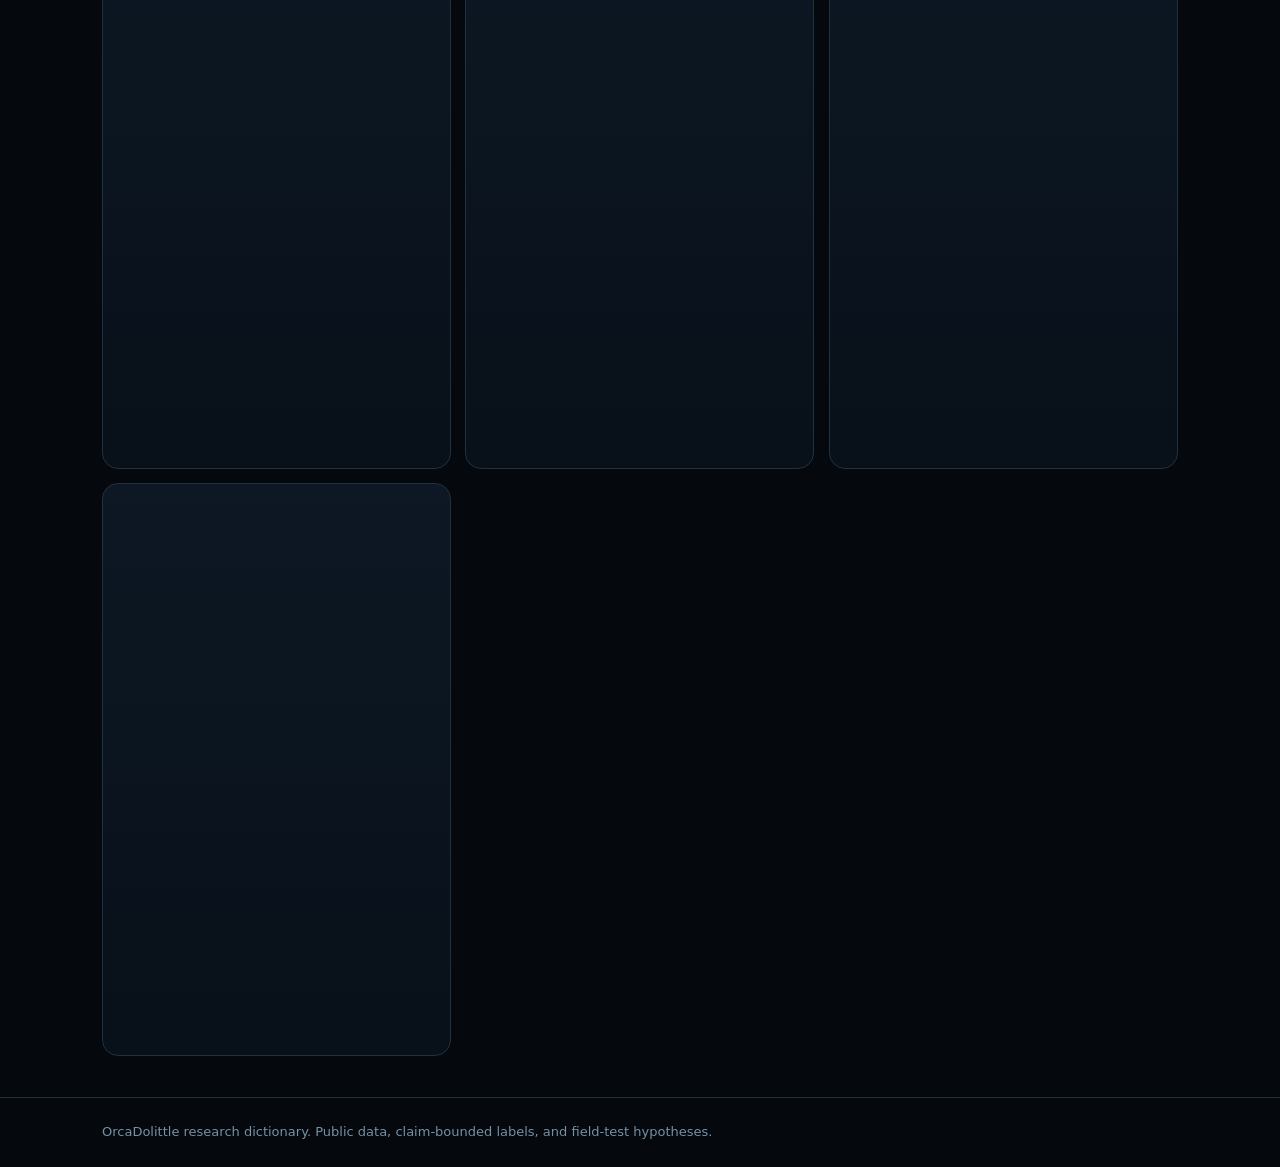
==== commit 7d4bd742: "Keep navigation responsive during page startup" ====
--- a/site/dictionary.html
+++ b/site/dictionary.html
@@ -81,8 +81,8 @@
 @media(max-width:860px){.stats{grid-template-columns:repeat(2,1fr)}.labelrow,.termrow{grid-template-columns:1fr}}
 @media(max-width:560px){.stats{grid-template-columns:1fr}.hero{min-height:76vh;padding-top:48px}.toolbar input{min-width:100%}}
 </style>
-<link rel="stylesheet" href="assets/site-nav.css" />
-<script defer src="assets/site-nav.js"></script>
+<link rel="stylesheet" href="assets/site-nav.css?v=2" />
+<script defer src="assets/site-nav.js?v=2"></script>
 </head>
 <body>
 <nav class="site-nav" data-site-nav aria-label="Primary"><div class="site-nav__inner wrap">
--- a/site/assets/site-nav.css
+++ b/site/assets/site-nav.css
@@ -2,11 +2,11 @@
   position:sticky;
   top:0;
   z-index:50;
-  background:rgba(5,8,12,.92);
+  background:rgba(5,8,12,.97);
   border-bottom:1px solid var(--border,var(--line,#203142));
   box-shadow:0 8px 28px rgba(0,0,0,.16);
-  -webkit-backdrop-filter:blur(14px);
-  backdrop-filter:blur(14px);
+  -webkit-backdrop-filter:none;
+  backdrop-filter:none;
   isolation:isolate;
 }
 .site-nav .site-nav__inner{
